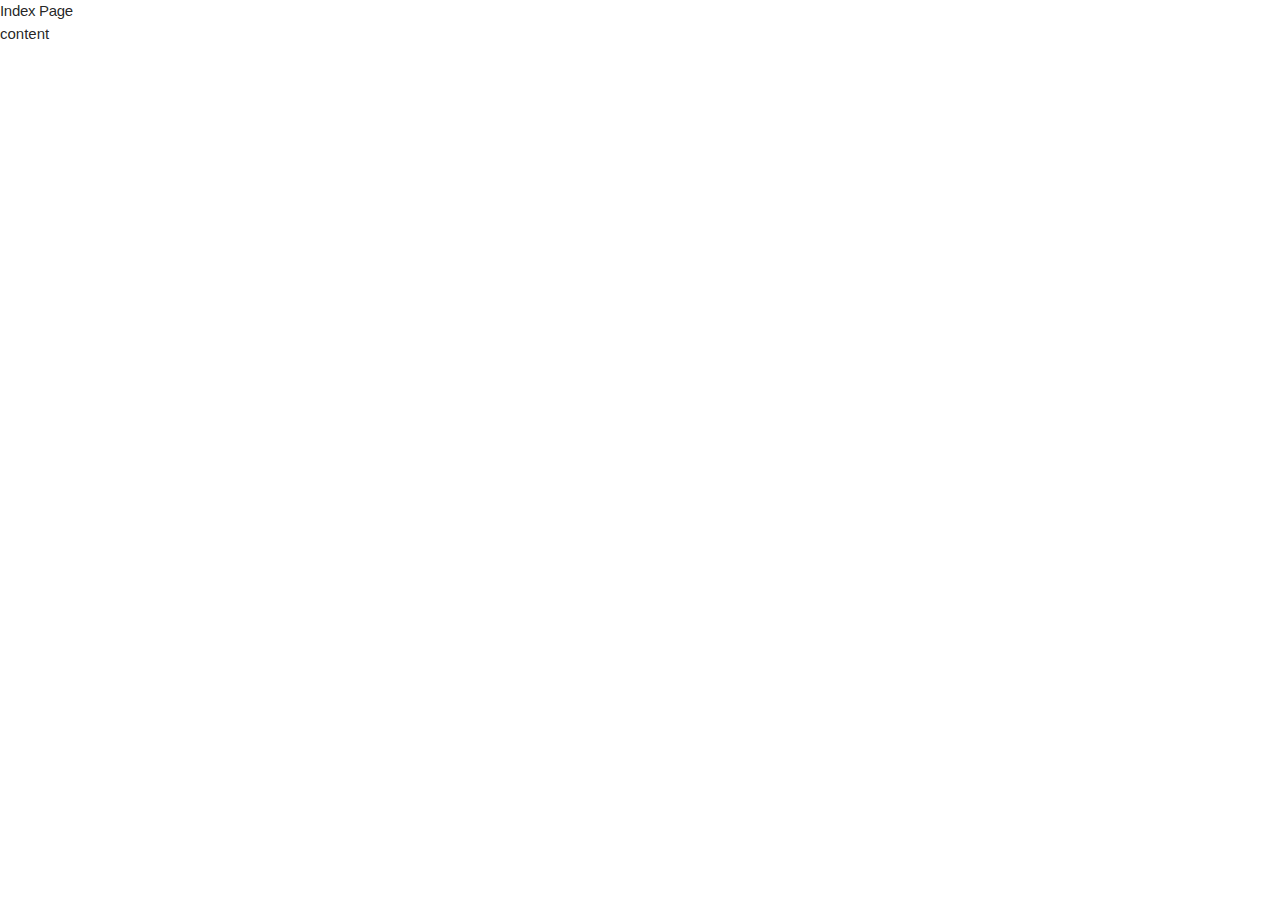
==== docs/index.html @ 990585c2 "build" ====
<!DOCTYPE html>
<html lang="ja">
  <head>
    <meta charset="utf-8">
    <!-- meta-->
    <title>web starter</title>
    <meta name="description" content="web-starter web page.">
    <meta http-equiv="X-UA-Compatible" content="IE=Edge">
    <!-- smartphone meta-->
    <meta name="viewport" content="width=device-width, initial-scale=1.0, maximum-scale=1.0, user-scalable=0, shrink-to-fit=no">
    <!-- ogp-->
    <meta property="og:type" content="website">
    <meta property="og:title" content="web starter">
    <meta property="og:site_name" content="web starter">
    <meta property="og:description" content="web-starter web page.">
    <meta property="og:locale" content="ja_JP">
    <!-- twitter card-->
    <meta property="twitter:card" content="summary">
    <meta property="twitter:title" content="web starter">
    <meta property="twitter:description" content="web-starter web page.">
    <script src="./js/ua-switch.js"></script>
    <!-- stylesheet-->
    <link rel="stylesheet" href="./css/lib/material.min.css">
    <link rel="stylesheet" href="./css/style.css?v=1">
  </head>
  <body data-page-id="index">
    <div class="wrapper">
      <header>
        <h1>Index Page</h1>
      </header>
      <main>
        <p>content</p>
      </main>
    </div>
    <!-- javascript-->
    <script src="./js/lib/jquery.min.js"></script>
    <script src="./js/lib/lodash.min.js"></script>
    <script src="./js/lib/material.min.js"></script>
    <script src="./js/script.js?v=1"></script>
  </body>
</html>
---- docs/css/lib/material.min.css ----
/**
 * material-design-lite - Material Design Components in CSS, JS and HTML
 * @version v1.3.0
 * @license Apache-2.0
 * @copyright 2015 Google, Inc.
 * @link https://github.com/google/material-design-lite
 */
@charset "UTF-8";html{color:rgba(0,0,0,.87)}::-moz-selection{background:#b3d4fc;text-shadow:none}::selection{background:#b3d4fc;text-shadow:none}hr{display:block;height:1px;border:0;border-top:1px solid #ccc;margin:1em 0;padding:0}audio,canvas,iframe,img,svg,video{vertical-align:middle}fieldset{border:0;margin:0;padding:0}textarea{resize:vertical}.browserupgrade{margin:.2em 0;background:#ccc;color:#000;padding:.2em 0}.hidden{display:none!important}.visuallyhidden{border:0;clip:rect(0 0 0 0);height:1px;margin:-1px;overflow:hidden;padding:0;position:absolute;width:1px}.visuallyhidden.focusable:active,.visuallyhidden.focusable:focus{clip:auto;height:auto;margin:0;overflow:visible;position:static;width:auto}.invisible{visibility:hidden}.clearfix:before,.clearfix:after{content:" ";display:table}.clearfix:after{clear:both}@media print{*,*:before,*:after,*:first-letter{background:transparent!important;color:#000!important;box-shadow:none!important}a,a:visited{text-decoration:underline}a[href]:after{content:" (" attr(href)")"}abbr[title]:after{content:" (" attr(title)")"}a[href^="#"]:after,a[href^="javascript:"]:after{content:""}pre,blockquote{border:1px solid #999;page-break-inside:avoid}thead{display:table-header-group}tr,img{page-break-inside:avoid}img{max-width:100%!important}p,h2,h3{orphans:3;widows:3}h2,h3{page-break-after:avoid}}a,.mdl-accordion,.mdl-button,.mdl-card,.mdl-checkbox,.mdl-dropdown-menu,.mdl-icon-toggle,.mdl-item,.mdl-radio,.mdl-slider,.mdl-switch,.mdl-tabs__tab{-webkit-tap-highlight-color:transparent;-webkit-tap-highlight-color:rgba(255,255,255,0)}html{width:100%;height:100%;-ms-touch-action:manipulation;touch-action:manipulation}body{width:100%;min-height:100%;margin:0}main{display:block}*[hidden]{display:none!important}html,body{font-family:"Helvetica","Arial",sans-serif;font-size:14px;font-weight:400;line-height:20px}h1,h2,h3,h4,h5,h6,p{padding:0}h1 small,h2 small,h3 small,h4 small,h5 small,h6 small{font-family:"Roboto","Helvetica","Arial",sans-serif;font-weight:400;line-height:1.35;letter-spacing:-.02em;opacity:.54;font-size:.6em}h1{font-size:56px;line-height:1.35;letter-spacing:-.02em;margin:24px 0}h1,h2{font-family:"Roboto","Helvetica","Arial",sans-serif;font-weight:400}h2{font-size:45px;line-height:48px}h2,h3{margin:24px 0}h3{font-size:34px;line-height:40px}h3,h4{font-family:"Roboto","Helvetica","Arial",sans-serif;font-weight:400}h4{font-size:24px;line-height:32px;-moz-osx-font-smoothing:grayscale;margin:24px 0 16px}h5{font-size:20px;font-weight:500;line-height:1;letter-spacing:.02em}h5,h6{font-family:"Roboto","Helvetica","Arial",sans-serif;margin:24px 0 16px}h6{font-size:16px;letter-spacing:.04em}h6,p{font-weight:400;line-height:24px}p{font-size:14px;letter-spacing:0;margin:0 0 16px}a{color:#ff4081;font-weight:500}blockquote{font-family:"Roboto","Helvetica","Arial",sans-serif;position:relative;font-size:24px;font-weight:300;font-style:italic;line-height:1.35;letter-spacing:.08em}blockquote:before{position:absolute;left:-.5em;content:'“'}blockquote:after{content:'”';margin-left:-.05em}mark{background-color:#f4ff81}dt{font-weight:700}address{font-size:12px;line-height:1;font-style:normal}address,ul,ol{font-weight:400;letter-spacing:0}ul,ol{font-size:14px;line-height:24px}.mdl-typography--display-4,.mdl-typography--display-4-color-contrast{font-family:"Roboto","Helvetica","Arial",sans-serif;font-size:112px;font-weight:300;line-height:1;letter-spacing:-.04em}.mdl-typography--display-4-color-contrast{opacity:.54}.mdl-typography--display-3,.mdl-typography--display-3-color-contrast{font-family:"Roboto","Helvetica","Arial",sans-serif;font-size:56px;font-weight:400;line-height:1.35;letter-spacing:-.02em}.mdl-typography--display-3-color-contrast{opacity:.54}.mdl-typography--display-2,.mdl-typography--display-2-color-contrast{font-family:"Roboto","Helvetica","Arial",sans-serif;font-size:45px;font-weight:400;line-height:48px}.mdl-typography--display-2-color-contrast{opacity:.54}.mdl-typography--display-1,.mdl-typography--display-1-color-contrast{font-family:"Roboto","Helvetica","Arial",sans-serif;font-size:34px;font-weight:400;line-height:40px}.mdl-typography--display-1-color-contrast{opacity:.54}.mdl-typography--headline,.mdl-typography--headline-color-contrast{font-family:"Roboto","Helvetica","Arial",sans-serif;font-size:24px;font-weight:400;line-height:32px;-moz-osx-font-smoothing:grayscale}.mdl-typography--headline-color-contrast{opacity:.87}.mdl-typography--title,.mdl-typography--title-color-contrast{font-family:"Roboto","Helvetica","Arial",sans-serif;font-size:20px;font-weight:500;line-height:1;letter-spacing:.02em}.mdl-typography--title-color-contrast{opacity:.87}.mdl-typography--subhead,.mdl-typography--subhead-color-contrast{font-family:"Roboto","Helvetica","Arial",sans-serif;font-size:16px;font-weight:400;line-height:24px;letter-spacing:.04em}.mdl-typography--subhead-color-contrast{opacity:.87}.mdl-typography--body-2,.mdl-typography--body-2-color-contrast{font-size:14px;font-weight:700;line-height:24px;letter-spacing:0}.mdl-typography--body-2-color-contrast{opacity:.87}.mdl-typography--body-1,.mdl-typography--body-1-color-contrast{font-size:14px;font-weight:400;line-height:24px;letter-spacing:0}.mdl-typography--body-1-color-contrast{opacity:.87}.mdl-typography--body-2-force-preferred-font,.mdl-typography--body-2-force-preferred-font-color-contrast{font-family:"Roboto","Helvetica","Arial",sans-serif;font-size:14px;font-weight:500;line-height:24px;letter-spacing:0}.mdl-typography--body-2-force-preferred-font-color-contrast{opacity:.87}.mdl-typography--body-1-force-preferred-font,.mdl-typography--body-1-force-preferred-font-color-contrast{font-family:"Roboto","Helvetica","Arial",sans-serif;font-size:14px;font-weight:400;line-height:24px;letter-spacing:0}.mdl-typography--body-1-force-preferred-font-color-contrast{opacity:.87}.mdl-typography--caption,.mdl-typography--caption-force-preferred-font{font-size:12px;font-weight:400;line-height:1;letter-spacing:0}.mdl-typography--caption-force-preferred-font{font-family:"Roboto","Helvetica","Arial",sans-serif}.mdl-typography--caption-color-contrast,.mdl-typography--caption-force-preferred-font-color-contrast{font-size:12px;font-weight:400;line-height:1;letter-spacing:0;opacity:.54}.mdl-typography--caption-force-preferred-font-color-contrast,.mdl-typography--menu{font-family:"Roboto","Helvetica","Arial",sans-serif}.mdl-typography--menu{font-size:14px;font-weight:500;line-height:1;letter-spacing:0}.mdl-typography--menu-color-contrast{opacity:.87}.mdl-typography--menu-color-contrast,.mdl-typography--button,.mdl-typography--button-color-contrast{font-family:"Roboto","Helvetica","Arial",sans-serif;font-size:14px;font-weight:500;line-height:1;letter-spacing:0}.mdl-typography--button,.mdl-typography--button-color-contrast{text-transform:uppercase}.mdl-typography--button-color-contrast{opacity:.87}.mdl-typography--text-left{text-align:left}.mdl-typography--text-right{text-align:right}.mdl-typography--text-center{text-align:center}.mdl-typography--text-justify{text-align:justify}.mdl-typography--text-nowrap{white-space:nowrap}.mdl-typography--text-lowercase{text-transform:lowercase}.mdl-typography--text-uppercase{text-transform:uppercase}.mdl-typography--text-capitalize{text-transform:capitalize}.mdl-typography--font-thin{font-weight:200!important}.mdl-typography--font-light{font-weight:300!important}.mdl-typography--font-regular{font-weight:400!important}.mdl-typography--font-medium{font-weight:500!important}.mdl-typography--font-bold{font-weight:700!important}.mdl-typography--font-black{font-weight:900!important}.material-icons{font-family:'Material Icons';font-weight:400;font-style:normal;font-size:24px;line-height:1;letter-spacing:normal;text-transform:none;display:inline-block;word-wrap:normal;-moz-font-feature-settings:'liga';font-feature-settings:'liga';-webkit-font-feature-settings:'liga';-webkit-font-smoothing:antialiased}.mdl-color-text--red{color:#f44336 !important}.mdl-color--red{background-color:#f44336 !important}.mdl-color-text--red-50{color:#ffebee !important}.mdl-color--red-50{background-color:#ffebee !important}.mdl-color-text--red-100{color:#ffcdd2 !important}.mdl-color--red-100{background-color:#ffcdd2 !important}.mdl-color-text--red-200{color:#ef9a9a !important}.mdl-color--red-200{background-color:#ef9a9a !important}.mdl-color-text--red-300{color:#e57373 !important}.mdl-color--red-300{background-color:#e57373 !important}.mdl-color-text--red-400{color:#ef5350 !important}.mdl-color--red-400{background-color:#ef5350 !important}.mdl-color-text--red-500{color:#f44336 !important}.mdl-color--red-500{background-color:#f44336 !important}.mdl-color-text--red-600{color:#e53935 !important}.mdl-color--red-600{background-color:#e53935 !important}.mdl-color-text--red-700{color:#d32f2f !important}.mdl-color--red-700{background-color:#d32f2f !important}.mdl-color-text--red-800{color:#c62828 !important}.mdl-color--red-800{background-color:#c62828 !important}.mdl-color-text--red-900{color:#b71c1c !important}.mdl-color--red-900{background-color:#b71c1c !important}.mdl-color-text--red-A100{color:#ff8a80 !important}.mdl-color--red-A100{background-color:#ff8a80 !important}.mdl-color-text--red-A200{color:#ff5252 !important}.mdl-color--red-A200{background-color:#ff5252 !important}.mdl-color-text--red-A400{color:#ff1744 !important}.mdl-color--red-A400{background-color:#ff1744 !important}.mdl-color-text--red-A700{color:#d50000 !important}.mdl-color--red-A700{background-color:#d50000 !important}.mdl-color-text--pink{color:#e91e63 !important}.mdl-color--pink{background-color:#e91e63 !important}.mdl-color-text--pink-50{color:#fce4ec !important}.mdl-color--pink-50{background-color:#fce4ec !important}.mdl-color-text--pink-100{color:#f8bbd0 !important}.mdl-color--pink-100{background-color:#f8bbd0 !important}.mdl-color-text--pink-200{color:#f48fb1 !important}.mdl-color--pink-200{background-color:#f48fb1 !important}.mdl-color-text--pink-300{color:#f06292 !important}.mdl-color--pink-300{background-color:#f06292 !important}.mdl-color-text--pink-400{color:#ec407a !important}.mdl-color--pink-400{background-color:#ec407a !important}.mdl-color-text--pink-500{color:#e91e63 !important}.mdl-color--pink-500{background-color:#e91e63 !important}.mdl-color-text--pink-600{color:#d81b60 !important}.mdl-color--pink-600{background-color:#d81b60 !important}.mdl-color-text--pink-700{color:#c2185b !important}.mdl-color--pink-700{background-color:#c2185b !important}.mdl-color-text--pink-800{color:#ad1457 !important}.mdl-color--pink-800{background-color:#ad1457 !important}.mdl-color-text--pink-900{color:#880e4f !important}.mdl-color--pink-900{background-color:#880e4f !important}.mdl-color-text--pink-A100{color:#ff80ab !important}.mdl-color--pink-A100{background-color:#ff80ab !important}.mdl-color-text--pink-A200{color:#ff4081 !important}.mdl-color--pink-A200{background-color:#ff4081 !important}.mdl-color-text--pink-A400{color:#f50057 !important}.mdl-color--pink-A400{background-color:#f50057 !important}.mdl-color-text--pink-A700{color:#c51162 !important}.mdl-color--pink-A700{background-color:#c51162 !important}.mdl-color-text--purple{color:#9c27b0 !important}.mdl-color--purple{background-color:#9c27b0 !important}.mdl-color-text--purple-50{color:#f3e5f5 !important}.mdl-color--purple-50{background-color:#f3e5f5 !important}.mdl-color-text--purple-100{color:#e1bee7 !important}.mdl-color--purple-100{background-color:#e1bee7 !important}.mdl-color-text--purple-200{color:#ce93d8 !important}.mdl-color--purple-200{background-color:#ce93d8 !important}.mdl-color-text--purple-300{color:#ba68c8 !important}.mdl-color--purple-300{background-color:#ba68c8 !important}.mdl-color-text--purple-400{color:#ab47bc !important}.mdl-color--purple-400{background-color:#ab47bc !important}.mdl-color-text--purple-500{color:#9c27b0 !important}.mdl-color--purple-500{background-color:#9c27b0 !important}.mdl-color-text--purple-600{color:#8e24aa !important}.mdl-color--purple-600{background-color:#8e24aa !important}.mdl-color-text--purple-700{color:#7b1fa2 !important}.mdl-color--purple-700{background-color:#7b1fa2 !important}.mdl-color-text--purple-800{color:#6a1b9a !important}.mdl-color--purple-800{background-color:#6a1b9a !important}.mdl-color-text--purple-900{color:#4a148c !important}.mdl-color--purple-900{background-color:#4a148c !important}.mdl-color-text--purple-A100{color:#ea80fc !important}.mdl-color--purple-A100{background-color:#ea80fc !important}.mdl-color-text--purple-A200{color:#e040fb !important}.mdl-color--purple-A200{background-color:#e040fb !important}.mdl-color-text--purple-A400{color:#d500f9 !important}.mdl-color--purple-A400{background-color:#d500f9 !important}.mdl-color-text--purple-A700{color:#a0f !important}.mdl-color--purple-A700{background-color:#a0f !important}.mdl-color-text--deep-purple{color:#673ab7 !important}.mdl-color--deep-purple{background-color:#673ab7 !important}.mdl-color-text--deep-purple-50{color:#ede7f6 !important}.mdl-color--deep-purple-50{background-color:#ede7f6 !important}.mdl-color-text--deep-purple-100{color:#d1c4e9 !important}.mdl-color--deep-purple-100{background-color:#d1c4e9 !important}.mdl-color-text--deep-purple-200{color:#b39ddb !important}.mdl-color--deep-purple-200{background-color:#b39ddb !important}.mdl-color-text--deep-purple-300{color:#9575cd !important}.mdl-color--deep-purple-300{background-color:#9575cd !important}.mdl-color-text--deep-purple-400{color:#7e57c2 !important}.mdl-color--deep-purple-400{background-color:#7e57c2 !important}.mdl-color-text--deep-purple-500{color:#673ab7 !important}.mdl-color--deep-purple-500{background-color:#673ab7 !important}.mdl-color-text--deep-purple-600{color:#5e35b1 !important}.mdl-color--deep-purple-600{background-color:#5e35b1 !important}.mdl-color-text--deep-purple-700{color:#512da8 !important}.mdl-color--deep-purple-700{background-color:#512da8 !important}.mdl-color-text--deep-purple-800{color:#4527a0 !important}.mdl-color--deep-purple-800{background-color:#4527a0 !important}.mdl-color-text--deep-purple-900{color:#311b92 !important}.mdl-color--deep-purple-900{background-color:#311b92 !important}.mdl-color-text--deep-purple-A100{color:#b388ff !important}.mdl-color--deep-purple-A100{background-color:#b388ff !important}.mdl-color-text--deep-purple-A200{color:#7c4dff !important}.mdl-color--deep-purple-A200{background-color:#7c4dff !important}.mdl-color-text--deep-purple-A400{color:#651fff !important}.mdl-color--deep-purple-A400{background-color:#651fff !important}.mdl-color-text--deep-purple-A700{color:#6200ea !important}.mdl-color--deep-purple-A700{background-color:#6200ea !important}.mdl-color-text--indigo{color:#3f51b5 !important}.mdl-color--indigo{background-color:#3f51b5 !important}.mdl-color-text--indigo-50{color:#e8eaf6 !important}.mdl-color--indigo-50{background-color:#e8eaf6 !important}.mdl-color-text--indigo-100{color:#c5cae9 !important}.mdl-color--indigo-100{background-color:#c5cae9 !important}.mdl-color-text--indigo-200{color:#9fa8da !important}.mdl-color--indigo-200{background-color:#9fa8da !important}.mdl-color-text--indigo-300{color:#7986cb !important}.mdl-color--indigo-300{background-color:#7986cb !important}.mdl-color-text--indigo-400{color:#5c6bc0 !important}.mdl-color--indigo-400{background-color:#5c6bc0 !important}.mdl-color-text--indigo-500{color:#3f51b5 !important}.mdl-color--indigo-500{background-color:#3f51b5 !important}.mdl-color-text--indigo-600{color:#3949ab !important}.mdl-color--indigo-600{background-color:#3949ab !important}.mdl-color-text--indigo-700{color:#303f9f !important}.mdl-color--indigo-700{background-color:#303f9f !important}.mdl-color-text--indigo-800{color:#283593 !important}.mdl-color--indigo-800{background-color:#283593 !important}.mdl-color-text--indigo-900{color:#1a237e !important}.mdl-color--indigo-900{background-color:#1a237e !important}.mdl-color-text--indigo-A100{color:#8c9eff !important}.mdl-color--indigo-A100{background-color:#8c9eff !important}.mdl-color-text--indigo-A200{color:#536dfe !important}.mdl-color--indigo-A200{background-color:#536dfe !important}.mdl-color-text--indigo-A400{color:#3d5afe !important}.mdl-color--indigo-A400{background-color:#3d5afe !important}.mdl-color-text--indigo-A700{color:#304ffe !important}.mdl-color--indigo-A700{background-color:#304ffe !important}.mdl-color-text--blue{color:#2196f3 !important}.mdl-color--blue{background-color:#2196f3 !important}.mdl-color-text--blue-50{color:#e3f2fd !important}.mdl-color--blue-50{background-color:#e3f2fd !important}.mdl-color-text--blue-100{color:#bbdefb !important}.mdl-color--blue-100{background-color:#bbdefb !important}.mdl-color-text--blue-200{color:#90caf9 !important}.mdl-color--blue-200{background-color:#90caf9 !important}.mdl-color-text--blue-300{color:#64b5f6 !important}.mdl-color--blue-300{background-color:#64b5f6 !important}.mdl-color-text--blue-400{color:#42a5f5 !important}.mdl-color--blue-400{background-color:#42a5f5 !important}.mdl-color-text--blue-500{color:#2196f3 !important}.mdl-color--blue-500{background-color:#2196f3 !important}.mdl-color-text--blue-600{color:#1e88e5 !important}.mdl-color--blue-600{background-color:#1e88e5 !important}.mdl-color-text--blue-700{color:#1976d2 !important}.mdl-color--blue-700{background-color:#1976d2 !important}.mdl-color-text--blue-800{color:#1565c0 !important}.mdl-color--blue-800{background-color:#1565c0 !important}.mdl-color-text--blue-900{color:#0d47a1 !important}.mdl-color--blue-900{background-color:#0d47a1 !important}.mdl-color-text--blue-A100{color:#82b1ff !important}.mdl-color--blue-A100{background-color:#82b1ff !important}.mdl-color-text--blue-A200{color:#448aff !important}.mdl-color--blue-A200{background-color:#448aff !important}.mdl-color-text--blue-A400{color:#2979ff !important}.mdl-color--blue-A400{background-color:#2979ff !important}.mdl-color-text--blue-A700{color:#2962ff !important}.mdl-color--blue-A700{background-color:#2962ff !important}.mdl-color-text--light-blue{color:#03a9f4 !important}.mdl-color--light-blue{background-color:#03a9f4 !important}.mdl-color-text--light-blue-50{color:#e1f5fe !important}.mdl-color--light-blue-50{background-color:#e1f5fe !important}.mdl-color-text--light-blue-100{color:#b3e5fc !important}.mdl-color--light-blue-100{background-color:#b3e5fc !important}.mdl-color-text--light-blue-200{color:#81d4fa !important}.mdl-color--light-blue-200{background-color:#81d4fa !important}.mdl-color-text--light-blue-300{color:#4fc3f7 !important}.mdl-color--light-blue-300{background-color:#4fc3f7 !important}.mdl-color-text--light-blue-400{color:#29b6f6 !important}.mdl-color--light-blue-400{background-color:#29b6f6 !important}.mdl-color-text--light-blue-500{color:#03a9f4 !important}.mdl-color--light-blue-500{background-color:#03a9f4 !important}.mdl-color-text--light-blue-600{color:#039be5 !important}.mdl-color--light-blue-600{background-color:#039be5 !important}.mdl-color-text--light-blue-700{color:#0288d1 !important}.mdl-color--light-blue-700{background-color:#0288d1 !important}.mdl-color-text--light-blue-800{color:#0277bd !important}.mdl-color--light-blue-800{background-color:#0277bd !important}.mdl-color-text--light-blue-900{color:#01579b !important}.mdl-color--light-blue-900{background-color:#01579b !important}.mdl-color-text--light-blue-A100{color:#80d8ff !important}.mdl-color--light-blue-A100{background-color:#80d8ff !important}.mdl-color-text--light-blue-A200{color:#40c4ff !important}.mdl-color--light-blue-A200{background-color:#40c4ff !important}.mdl-color-text--light-blue-A400{color:#00b0ff !important}.mdl-color--light-blue-A400{background-color:#00b0ff !important}.mdl-color-text--light-blue-A700{color:#0091ea !important}.mdl-color--light-blue-A700{background-color:#0091ea !important}.mdl-color-text--cyan{color:#00bcd4 !important}.mdl-color--cyan{background-color:#00bcd4 !important}.mdl-color-text--cyan-50{color:#e0f7fa !important}.mdl-color--cyan-50{background-color:#e0f7fa !important}.mdl-color-text--cyan-100{color:#b2ebf2 !important}.mdl-color--cyan-100{background-color:#b2ebf2 !important}.mdl-color-text--cyan-200{color:#80deea !important}.mdl-color--cyan-200{background-color:#80deea !important}.mdl-color-text--cyan-300{color:#4dd0e1 !important}.mdl-color--cyan-300{background-color:#4dd0e1 !important}.mdl-color-text--cyan-400{color:#26c6da !important}.mdl-color--cyan-400{background-color:#26c6da !important}.mdl-color-text--cyan-500{color:#00bcd4 !important}.mdl-color--cyan-500{background-color:#00bcd4 !important}.mdl-color-text--cyan-600{color:#00acc1 !important}.mdl-color--cyan-600{background-color:#00acc1 !important}.mdl-color-text--cyan-700{color:#0097a7 !important}.mdl-color--cyan-700{background-color:#0097a7 !important}.mdl-color-text--cyan-800{color:#00838f !important}.mdl-color--cyan-800{background-color:#00838f !important}.mdl-color-text--cyan-900{color:#006064 !important}.mdl-color--cyan-900{background-color:#006064 !important}.mdl-color-text--cyan-A100{color:#84ffff !important}.mdl-color--cyan-A100{background-color:#84ffff !important}.mdl-color-text--cyan-A200{color:#18ffff !important}.mdl-color--cyan-A200{background-color:#18ffff !important}.mdl-color-text--cyan-A400{color:#00e5ff !important}.mdl-color--cyan-A400{background-color:#00e5ff !important}.mdl-color-text--cyan-A700{color:#00b8d4 !important}.mdl-color--cyan-A700{background-color:#00b8d4 !important}.mdl-color-text--teal{color:#009688 !important}.mdl-color--teal{background-color:#009688 !important}.mdl-color-text--teal-50{color:#e0f2f1 !important}.mdl-color--teal-50{background-color:#e0f2f1 !important}.mdl-color-text--teal-100{color:#b2dfdb !important}.mdl-color--teal-100{background-color:#b2dfdb !important}.mdl-color-text--teal-200{color:#80cbc4 !important}.mdl-color--teal-200{background-color:#80cbc4 !important}.mdl-color-text--teal-300{color:#4db6ac !important}.mdl-color--teal-300{background-color:#4db6ac !important}.mdl-color-text--teal-400{color:#26a69a !important}.mdl-color--teal-400{background-color:#26a69a !important}.mdl-color-text--teal-500{color:#009688 !important}.mdl-color--teal-500{background-color:#009688 !important}.mdl-color-text--teal-600{color:#00897b !important}.mdl-color--teal-600{background-color:#00897b !important}.mdl-color-text--teal-700{color:#00796b !important}.mdl-color--teal-700{background-color:#00796b !important}.mdl-color-text--teal-800{color:#00695c !important}.mdl-color--teal-800{background-color:#00695c !important}.mdl-color-text--teal-900{color:#004d40 !important}.mdl-color--teal-900{background-color:#004d40 !important}.mdl-color-text--teal-A100{color:#a7ffeb !important}.mdl-color--teal-A100{background-color:#a7ffeb !important}.mdl-color-text--teal-A200{color:#64ffda !important}.mdl-color--teal-A200{background-color:#64ffda !important}.mdl-color-text--teal-A400{color:#1de9b6 !important}.mdl-color--teal-A400{background-color:#1de9b6 !important}.mdl-color-text--teal-A700{color:#00bfa5 !important}.mdl-color--teal-A700{background-color:#00bfa5 !important}.mdl-color-text--green{color:#4caf50 !important}.mdl-color--green{background-color:#4caf50 !important}.mdl-color-text--green-50{color:#e8f5e9 !important}.mdl-color--green-50{background-color:#e8f5e9 !important}.mdl-color-text--green-100{color:#c8e6c9 !important}.mdl-color--green-100{background-color:#c8e6c9 !important}.mdl-color-text--green-200{color:#a5d6a7 !important}.mdl-color--green-200{background-color:#a5d6a7 !important}.mdl-color-text--green-300{color:#81c784 !important}.mdl-color--green-300{background-color:#81c784 !important}.mdl-color-text--green-400{color:#66bb6a !important}.mdl-color--green-400{background-color:#66bb6a !important}.mdl-color-text--green-500{color:#4caf50 !important}.mdl-color--green-500{background-color:#4caf50 !important}.mdl-color-text--green-600{color:#43a047 !important}.mdl-color--green-600{background-color:#43a047 !important}.mdl-color-text--green-700{color:#388e3c !important}.mdl-color--green-700{background-color:#388e3c !important}.mdl-color-text--green-800{color:#2e7d32 !important}.mdl-color--green-800{background-color:#2e7d32 !important}.mdl-color-text--green-900{color:#1b5e20 !important}.mdl-color--green-900{background-color:#1b5e20 !important}.mdl-color-text--green-A100{color:#b9f6ca !important}.mdl-color--green-A100{background-color:#b9f6ca !important}.mdl-color-text--green-A200{color:#69f0ae !important}.mdl-color--green-A200{background-color:#69f0ae !important}.mdl-color-text--green-A400{color:#00e676 !important}.mdl-color--green-A400{background-color:#00e676 !important}.mdl-color-text--green-A700{color:#00c853 !important}.mdl-color--green-A700{background-color:#00c853 !important}.mdl-color-text--light-green{color:#8bc34a !important}.mdl-color--light-green{background-color:#8bc34a !important}.mdl-color-text--light-green-50{color:#f1f8e9 !important}.mdl-color--light-green-50{background-color:#f1f8e9 !important}.mdl-color-text--light-green-100{color:#dcedc8 !important}.mdl-color--light-green-100{background-color:#dcedc8 !important}.mdl-color-text--light-green-200{color:#c5e1a5 !important}.mdl-color--light-green-200{background-color:#c5e1a5 !important}.mdl-color-text--light-green-300{color:#aed581 !important}.mdl-color--light-green-300{background-color:#aed581 !important}.mdl-color-text--light-green-400{color:#9ccc65 !important}.mdl-color--light-green-400{background-color:#9ccc65 !important}.mdl-color-text--light-green-500{color:#8bc34a !important}.mdl-color--light-green-500{background-color:#8bc34a !important}.mdl-color-text--light-green-600{color:#7cb342 !important}.mdl-color--light-green-600{background-color:#7cb342 !important}.mdl-color-text--light-green-700{color:#689f38 !important}.mdl-color--light-green-700{background-color:#689f38 !important}.mdl-color-text--light-green-800{color:#558b2f !important}.mdl-color--light-green-800{background-color:#558b2f !important}.mdl-color-text--light-green-900{color:#33691e !important}.mdl-color--light-green-900{background-color:#33691e !important}.mdl-color-text--light-green-A100{color:#ccff90 !important}.mdl-color--light-green-A100{background-color:#ccff90 !important}.mdl-color-text--light-green-A200{color:#b2ff59 !important}.mdl-color--light-green-A200{background-color:#b2ff59 !important}.mdl-color-text--light-green-A400{color:#76ff03 !important}.mdl-color--light-green-A400{background-color:#76ff03 !important}.mdl-color-text--light-green-A700{color:#64dd17 !important}.mdl-color--light-green-A700{background-color:#64dd17 !important}.mdl-color-text--lime{color:#cddc39 !important}.mdl-color--lime{background-color:#cddc39 !important}.mdl-color-text--lime-50{color:#f9fbe7 !important}.mdl-color--lime-50{background-color:#f9fbe7 !important}.mdl-color-text--lime-100{color:#f0f4c3 !important}.mdl-color--lime-100{background-color:#f0f4c3 !important}.mdl-color-text--lime-200{color:#e6ee9c !important}.mdl-color--lime-200{background-color:#e6ee9c !important}.mdl-color-text--lime-300{color:#dce775 !important}.mdl-color--lime-300{background-color:#dce775 !important}.mdl-color-text--lime-400{color:#d4e157 !important}.mdl-color--lime-400{background-color:#d4e157 !important}.mdl-color-text--lime-500{color:#cddc39 !important}.mdl-color--lime-500{background-color:#cddc39 !important}.mdl-color-text--lime-600{color:#c0ca33 !important}.mdl-color--lime-600{background-color:#c0ca33 !important}.mdl-color-text--lime-700{color:#afb42b !important}.mdl-color--lime-700{background-color:#afb42b !important}.mdl-color-text--lime-800{color:#9e9d24 !important}.mdl-color--lime-800{background-color:#9e9d24 !important}.mdl-color-text--lime-900{color:#827717 !important}.mdl-color--lime-900{background-color:#827717 !important}.mdl-color-text--lime-A100{color:#f4ff81 !important}.mdl-color--lime-A100{background-color:#f4ff81 !important}.mdl-color-text--lime-A200{color:#eeff41 !important}.mdl-color--lime-A200{background-color:#eeff41 !important}.mdl-color-text--lime-A400{color:#c6ff00 !important}.mdl-color--lime-A400{background-color:#c6ff00 !important}.mdl-color-text--lime-A700{color:#aeea00 !important}.mdl-color--lime-A700{background-color:#aeea00 !important}.mdl-color-text--yellow{color:#ffeb3b !important}.mdl-color--yellow{background-color:#ffeb3b !important}.mdl-color-text--yellow-50{color:#fffde7 !important}.mdl-color--yellow-50{background-color:#fffde7 !important}.mdl-color-text--yellow-100{color:#fff9c4 !important}.mdl-color--yellow-100{background-color:#fff9c4 !important}.mdl-color-text--yellow-200{color:#fff59d !important}.mdl-color--yellow-200{background-color:#fff59d !important}.mdl-color-text--yellow-300{color:#fff176 !important}.mdl-color--yellow-300{background-color:#fff176 !important}.mdl-color-text--yellow-400{color:#ffee58 !important}.mdl-color--yellow-400{background-color:#ffee58 !important}.mdl-color-text--yellow-500{color:#ffeb3b !important}.mdl-color--yellow-500{background-color:#ffeb3b !important}.mdl-color-text--yellow-600{color:#fdd835 !important}.mdl-color--yellow-600{background-color:#fdd835 !important}.mdl-color-text--yellow-700{color:#fbc02d !important}.mdl-color--yellow-700{background-color:#fbc02d !important}.mdl-color-text--yellow-800{color:#f9a825 !important}.mdl-color--yellow-800{background-color:#f9a825 !important}.mdl-color-text--yellow-900{color:#f57f17 !important}.mdl-color--yellow-900{background-color:#f57f17 !important}.mdl-color-text--yellow-A100{color:#ffff8d !important}.mdl-color--yellow-A100{background-color:#ffff8d !important}.mdl-color-text--yellow-A200{color:#ff0 !important}.mdl-color--yellow-A200{background-color:#ff0 !important}.mdl-color-text--yellow-A400{color:#ffea00 !important}.mdl-color--yellow-A400{background-color:#ffea00 !important}.mdl-color-text--yellow-A700{color:#ffd600 !important}.mdl-color--yellow-A700{background-color:#ffd600 !important}.mdl-color-text--amber{color:#ffc107 !important}.mdl-color--amber{background-color:#ffc107 !important}.mdl-color-text--amber-50{color:#fff8e1 !important}.mdl-color--amber-50{background-color:#fff8e1 !important}.mdl-color-text--amber-100{color:#ffecb3 !important}.mdl-color--amber-100{background-color:#ffecb3 !important}.mdl-color-text--amber-200{color:#ffe082 !important}.mdl-color--amber-200{background-color:#ffe082 !important}.mdl-color-text--amber-300{color:#ffd54f !important}.mdl-color--amber-300{background-color:#ffd54f !important}.mdl-color-text--amber-400{color:#ffca28 !important}.mdl-color--amber-400{background-color:#ffca28 !important}.mdl-color-text--amber-500{color:#ffc107 !important}.mdl-color--amber-500{background-color:#ffc107 !important}.mdl-color-text--amber-600{color:#ffb300 !important}.mdl-color--amber-600{background-color:#ffb300 !important}.mdl-color-text--amber-700{color:#ffa000 !important}.mdl-color--amber-700{background-color:#ffa000 !important}.mdl-color-text--amber-800{color:#ff8f00 !important}.mdl-color--amber-800{background-color:#ff8f00 !important}.mdl-color-text--amber-900{color:#ff6f00 !important}.mdl-color--amber-900{background-color:#ff6f00 !important}.mdl-color-text--amber-A100{color:#ffe57f !important}.mdl-color--amber-A100{background-color:#ffe57f !important}.mdl-color-text--amber-A200{color:#ffd740 !important}.mdl-color--amber-A200{background-color:#ffd740 !important}.mdl-color-text--amber-A400{color:#ffc400 !important}.mdl-color--amber-A400{background-color:#ffc400 !important}.mdl-color-text--amber-A700{color:#ffab00 !important}.mdl-color--amber-A700{background-color:#ffab00 !important}.mdl-color-text--orange{color:#ff9800 !important}.mdl-color--orange{background-color:#ff9800 !important}.mdl-color-text--orange-50{color:#fff3e0 !important}.mdl-color--orange-50{background-color:#fff3e0 !important}.mdl-color-text--orange-100{color:#ffe0b2 !important}.mdl-color--orange-100{background-color:#ffe0b2 !important}.mdl-color-text--orange-200{color:#ffcc80 !important}.mdl-color--orange-200{background-color:#ffcc80 !important}.mdl-color-text--orange-300{color:#ffb74d !important}.mdl-color--orange-300{background-color:#ffb74d !important}.mdl-color-text--orange-400{color:#ffa726 !important}.mdl-color--orange-400{background-color:#ffa726 !important}.mdl-color-text--orange-500{color:#ff9800 !important}.mdl-color--orange-500{background-color:#ff9800 !important}.mdl-color-text--orange-600{color:#fb8c00 !important}.mdl-color--orange-600{background-color:#fb8c00 !important}.mdl-color-text--orange-700{color:#f57c00 !important}.mdl-color--orange-700{background-color:#f57c00 !important}.mdl-color-text--orange-800{color:#ef6c00 !important}.mdl-color--orange-800{background-color:#ef6c00 !important}.mdl-color-text--orange-900{color:#e65100 !important}.mdl-color--orange-900{background-color:#e65100 !important}.mdl-color-text--orange-A100{color:#ffd180 !important}.mdl-color--orange-A100{background-color:#ffd180 !important}.mdl-color-text--orange-A200{color:#ffab40 !important}.mdl-color--orange-A200{background-color:#ffab40 !important}.mdl-color-text--orange-A400{color:#ff9100 !important}.mdl-color--orange-A400{background-color:#ff9100 !important}.mdl-color-text--orange-A700{color:#ff6d00 !important}.mdl-color--orange-A700{background-color:#ff6d00 !important}.mdl-color-text--deep-orange{color:#ff5722 !important}.mdl-color--deep-orange{background-color:#ff5722 !important}.mdl-color-text--deep-orange-50{color:#fbe9e7 !important}.mdl-color--deep-orange-50{background-color:#fbe9e7 !important}.mdl-color-text--deep-orange-100{color:#ffccbc !important}.mdl-color--deep-orange-100{background-color:#ffccbc !important}.mdl-color-text--deep-orange-200{color:#ffab91 !important}.mdl-color--deep-orange-200{background-color:#ffab91 !important}.mdl-color-text--deep-orange-300{color:#ff8a65 !important}.mdl-color--deep-orange-300{background-color:#ff8a65 !important}.mdl-color-text--deep-orange-400{color:#ff7043 !important}.mdl-color--deep-orange-400{background-color:#ff7043 !important}.mdl-color-text--deep-orange-500{color:#ff5722 !important}.mdl-color--deep-orange-500{background-color:#ff5722 !important}.mdl-color-text--deep-orange-600{color:#f4511e !important}.mdl-color--deep-orange-600{background-color:#f4511e !important}.mdl-color-text--deep-orange-700{color:#e64a19 !important}.mdl-color--deep-orange-700{background-color:#e64a19 !important}.mdl-color-text--deep-orange-800{color:#d84315 !important}.mdl-color--deep-orange-800{background-color:#d84315 !important}.mdl-color-text--deep-orange-900{color:#bf360c !important}.mdl-color--deep-orange-900{background-color:#bf360c !important}.mdl-color-text--deep-orange-A100{color:#ff9e80 !important}.mdl-color--deep-orange-A100{background-color:#ff9e80 !important}.mdl-color-text--deep-orange-A200{color:#ff6e40 !important}.mdl-color--deep-orange-A200{background-color:#ff6e40 !important}.mdl-color-text--deep-orange-A400{color:#ff3d00 !important}.mdl-color--deep-orange-A400{background-color:#ff3d00 !important}.mdl-color-text--deep-orange-A700{color:#dd2c00 !important}.mdl-color--deep-orange-A700{background-color:#dd2c00 !important}.mdl-color-text--brown{color:#795548 !important}.mdl-color--brown{background-color:#795548 !important}.mdl-color-text--brown-50{color:#efebe9 !important}.mdl-color--brown-50{background-color:#efebe9 !important}.mdl-color-text--brown-100{color:#d7ccc8 !important}.mdl-color--brown-100{background-color:#d7ccc8 !important}.mdl-color-text--brown-200{color:#bcaaa4 !important}.mdl-color--brown-200{background-color:#bcaaa4 !important}.mdl-color-text--brown-300{color:#a1887f !important}.mdl-color--brown-300{background-color:#a1887f !important}.mdl-color-text--brown-400{color:#8d6e63 !important}.mdl-color--brown-400{background-color:#8d6e63 !important}.mdl-color-text--brown-500{color:#795548 !important}.mdl-color--brown-500{background-color:#795548 !important}.mdl-color-text--brown-600{color:#6d4c41 !important}.mdl-color--brown-600{background-color:#6d4c41 !important}.mdl-color-text--brown-700{color:#5d4037 !important}.mdl-color--brown-700{background-color:#5d4037 !important}.mdl-color-text--brown-800{color:#4e342e !important}.mdl-color--brown-800{background-color:#4e342e !important}.mdl-color-text--brown-900{color:#3e2723 !important}.mdl-color--brown-900{background-color:#3e2723 !important}.mdl-color-text--grey{color:#9e9e9e !important}.mdl-color--grey{background-color:#9e9e9e !important}.mdl-color-text--grey-50{color:#fafafa !important}.mdl-color--grey-50{background-color:#fafafa !important}.mdl-color-text--grey-100{color:#f5f5f5 !important}.mdl-color--grey-100{background-color:#f5f5f5 !important}.mdl-color-text--grey-200{color:#eee !important}.mdl-color--grey-200{background-color:#eee !important}.mdl-color-text--grey-300{color:#e0e0e0 !important}.mdl-color--grey-300{background-color:#e0e0e0 !important}.mdl-color-text--grey-400{color:#bdbdbd !important}.mdl-color--grey-400{background-color:#bdbdbd !important}.mdl-color-text--grey-500{color:#9e9e9e !important}.mdl-color--grey-500{background-color:#9e9e9e !important}.mdl-color-text--grey-600{color:#757575 !important}.mdl-color--grey-600{background-color:#757575 !important}.mdl-color-text--grey-700{color:#616161 !important}.mdl-color--grey-700{background-color:#616161 !important}.mdl-color-text--grey-800{color:#424242 !important}.mdl-color--grey-800{background-color:#424242 !important}.mdl-color-text--grey-900{color:#212121 !important}.mdl-color--grey-900{background-color:#212121 !important}.mdl-color-text--blue-grey{color:#607d8b !important}.mdl-color--blue-grey{background-color:#607d8b !important}.mdl-color-text--blue-grey-50{color:#eceff1 !important}.mdl-color--blue-grey-50{background-color:#eceff1 !important}.mdl-color-text--blue-grey-100{color:#cfd8dc !important}.mdl-color--blue-grey-100{background-color:#cfd8dc !important}.mdl-color-text--blue-grey-200{color:#b0bec5 !important}.mdl-color--blue-grey-200{background-color:#b0bec5 !important}.mdl-color-text--blue-grey-300{color:#90a4ae !important}.mdl-color--blue-grey-300{background-color:#90a4ae !important}.mdl-color-text--blue-grey-400{color:#78909c !important}.mdl-color--blue-grey-400{background-color:#78909c !important}.mdl-color-text--blue-grey-500{color:#607d8b !important}.mdl-color--blue-grey-500{background-color:#607d8b !important}.mdl-color-text--blue-grey-600{color:#546e7a !important}.mdl-color--blue-grey-600{background-color:#546e7a !important}.mdl-color-text--blue-grey-700{color:#455a64 !important}.mdl-color--blue-grey-700{background-color:#455a64 !important}.mdl-color-text--blue-grey-800{color:#37474f !important}.mdl-color--blue-grey-800{background-color:#37474f !important}.mdl-color-text--blue-grey-900{color:#263238 !important}.mdl-color--blue-grey-900{background-color:#263238 !important}.mdl-color--black{background-color:#000 !important}.mdl-color-text--black{color:#000 !important}.mdl-color--white{background-color:#fff !important}.mdl-color-text--white{color:#fff !important}.mdl-color--primary{background-color:#3f51b5 !important}.mdl-color--primary-contrast{background-color:#fff !important}.mdl-color--primary-dark{background-color:#303f9f !important}.mdl-color--accent{background-color:#ff4081 !important}.mdl-color--accent-contrast{background-color:#fff !important}.mdl-color-text--primary{color:#3f51b5 !important}.mdl-color-text--primary-contrast{color:#fff !important}.mdl-color-text--primary-dark{color:#303f9f !important}.mdl-color-text--accent{color:#ff4081 !important}.mdl-color-text--accent-contrast{color:#fff !important}.mdl-ripple{background:#000;border-radius:50%;height:50px;left:0;opacity:0;pointer-events:none;position:absolute;top:0;-webkit-transform:translate(-50%,-50%);transform:translate(-50%,-50%);width:50px;overflow:hidden}.mdl-ripple.is-animating{transition:transform .3s cubic-bezier(0,0,.2,1),width .3s cubic-bezier(0,0,.2,1),height .3s cubic-bezier(0,0,.2,1),opacity .6s cubic-bezier(0,0,.2,1);transition:transform .3s cubic-bezier(0,0,.2,1),width .3s cubic-bezier(0,0,.2,1),height .3s cubic-bezier(0,0,.2,1),opacity .6s cubic-bezier(0,0,.2,1),-webkit-transform .3s cubic-bezier(0,0,.2,1)}.mdl-ripple.is-visible{opacity:.3}.mdl-animation--default,.mdl-animation--fast-out-slow-in{transition-timing-function:cubic-bezier(.4,0,.2,1)}.mdl-animation--linear-out-slow-in{transition-timing-function:cubic-bezier(0,0,.2,1)}.mdl-animation--fast-out-linear-in{transition-timing-function:cubic-bezier(.4,0,1,1)}.mdl-badge{position:relative;white-space:nowrap;margin-right:24px}.mdl-badge:not([data-badge]){margin-right:auto}.mdl-badge[data-badge]:after{content:attr(data-badge);display:-webkit-flex;display:-ms-flexbox;display:flex;-webkit-flex-direction:row;-ms-flex-direction:row;flex-direction:row;-webkit-flex-wrap:wrap;-ms-flex-wrap:wrap;flex-wrap:wrap;-webkit-justify-content:center;-ms-flex-pack:center;justify-content:center;-webkit-align-content:center;-ms-flex-line-pack:center;align-content:center;-webkit-align-items:center;-ms-flex-align:center;align-items:center;position:absolute;top:-11px;right:-24px;font-family:"Roboto","Helvetica","Arial",sans-serif;font-weight:600;font-size:12px;width:22px;height:22px;border-radius:50%;background:#ff4081;color:#fff}.mdl-button .mdl-badge[data-badge]:after{top:-10px;right:-5px}.mdl-badge.mdl-badge--no-background[data-badge]:after{color:#ff4081;background:rgba(255,255,255,.2);box-shadow:0 0 1px gray}.mdl-badge.mdl-badge--overlap{margin-right:10px}.mdl-badge.mdl-badge--overlap:after{right:-10px}.mdl-button{background:0 0;border:none;border-radius:2px;color:#000;position:relative;height:36px;margin:0;min-width:64px;padding:0 16px;display:inline-block;font-family:"Roboto","Helvetica","Arial",sans-serif;font-size:14px;font-weight:500;text-transform:uppercase;letter-spacing:0;overflow:hidden;will-change:box-shadow;transition:box-shadow .2s cubic-bezier(.4,0,1,1),background-color .2s cubic-bezier(.4,0,.2,1),color .2s cubic-bezier(.4,0,.2,1);outline:none;cursor:pointer;text-decoration:none;text-align:center;line-height:36px;vertical-align:middle}.mdl-button::-moz-focus-inner{border:0}.mdl-button:hover{background-color:rgba(158,158,158,.2)}.mdl-button:focus:not(:active){background-color:rgba(0,0,0,.12)}.mdl-button:active{background-color:rgba(158,158,158,.4)}.mdl-button.mdl-button--colored{color:#3f51b5}.mdl-button.mdl-button--colored:focus:not(:active){background-color:rgba(0,0,0,.12)}input.mdl-button[type="submit"]{-webkit-appearance:none}.mdl-button--raised{background:rgba(158,158,158,.2);box-shadow:0 2px 2px 0 rgba(0,0,0,.14),0 3px 1px -2px rgba(0,0,0,.2),0 1px 5px 0 rgba(0,0,0,.12)}.mdl-button--raised:active{box-shadow:0 4px 5px 0 rgba(0,0,0,.14),0 1px 10px 0 rgba(0,0,0,.12),0 2px 4px -1px rgba(0,0,0,.2);background-color:rgba(158,158,158,.4)}.mdl-button--raised:focus:not(:active){box-shadow:0 0 8px rgba(0,0,0,.18),0 8px 16px rgba(0,0,0,.36);background-color:rgba(158,158,158,.4)}.mdl-button--raised.mdl-button--colored{background:#3f51b5;color:#fff}.mdl-button--raised.mdl-button--colored:hover{background-color:#3f51b5}.mdl-button--raised.mdl-button--colored:active{background-color:#3f51b5}.mdl-button--raised.mdl-button--colored:focus:not(:active){background-color:#3f51b5}.mdl-button--raised.mdl-button--colored .mdl-ripple{background:#fff}.mdl-button--fab{border-radius:50%;font-size:24px;height:56px;margin:auto;min-width:56px;width:56px;padding:0;overflow:hidden;background:rgba(158,158,158,.2);box-shadow:0 1px 1.5px 0 rgba(0,0,0,.12),0 1px 1px 0 rgba(0,0,0,.24);position:relative;line-height:normal}.mdl-button--fab .material-icons{position:absolute;top:50%;left:50%;-webkit-transform:translate(-12px,-12px);transform:translate(-12px,-12px);line-height:24px;width:24px}.mdl-button--fab.mdl-button--mini-fab{height:40px;min-width:40px;width:40px}.mdl-button--fab .mdl-button__ripple-container{border-radius:50%;-webkit-mask-image:-webkit-radial-gradient(circle,#fff,#000)}.mdl-button--fab:active{box-shadow:0 4px 5px 0 rgba(0,0,0,.14),0 1px 10px 0 rgba(0,0,0,.12),0 2px 4px -1px rgba(0,0,0,.2);background-color:rgba(158,158,158,.4)}.mdl-button--fab:focus:not(:active){box-shadow:0 0 8px rgba(0,0,0,.18),0 8px 16px rgba(0,0,0,.36);background-color:rgba(158,158,158,.4)}.mdl-button--fab.mdl-button--colored{background:#ff4081;color:#fff}.mdl-button--fab.mdl-button--colored:hover{background-color:#ff4081}.mdl-button--fab.mdl-button--colored:focus:not(:active){background-color:#ff4081}.mdl-button--fab.mdl-button--colored:active{background-color:#ff4081}.mdl-button--fab.mdl-button--colored .mdl-ripple{background:#fff}.mdl-button--icon{border-radius:50%;font-size:24px;height:32px;margin-left:0;margin-right:0;min-width:32px;width:32px;padding:0;overflow:hidden;color:inherit;line-height:normal}.mdl-button--icon .material-icons{position:absolute;top:50%;left:50%;-webkit-transform:translate(-12px,-12px);transform:translate(-12px,-12px);line-height:24px;width:24px}.mdl-button--icon.mdl-button--mini-icon{height:24px;min-width:24px;width:24px}.mdl-button--icon.mdl-button--mini-icon .material-icons{top:0;left:0}.mdl-button--icon .mdl-button__ripple-container{border-radius:50%;-webkit-mask-image:-webkit-radial-gradient(circle,#fff,#000)}.mdl-button__ripple-container{display:block;height:100%;left:0;position:absolute;top:0;width:100%;z-index:0;overflow:hidden}.mdl-button[disabled] .mdl-button__ripple-container .mdl-ripple,.mdl-button.mdl-button--disabled .mdl-button__ripple-container .mdl-ripple{background-color:transparent}.mdl-button--primary.mdl-button--primary{color:#3f51b5}.mdl-button--primary.mdl-button--primary .mdl-ripple{background:#fff}.mdl-button--primary.mdl-button--primary.mdl-button--raised,.mdl-button--primary.mdl-button--primary.mdl-button--fab{color:#fff;background-color:#3f51b5}.mdl-button--accent.mdl-button--accent{color:#ff4081}.mdl-button--accent.mdl-button--accent .mdl-ripple{background:#fff}.mdl-button--accent.mdl-button--accent.mdl-button--raised,.mdl-button--accent.mdl-button--accent.mdl-button--fab{color:#fff;background-color:#ff4081}.mdl-button[disabled][disabled],.mdl-button.mdl-button--disabled.mdl-button--disabled{color:rgba(0,0,0,.26);cursor:default;background-color:transparent}.mdl-button--fab[disabled][disabled],.mdl-button--fab.mdl-button--disabled.mdl-button--disabled{background-color:rgba(0,0,0,.12);color:rgba(0,0,0,.26)}.mdl-button--raised[disabled][disabled],.mdl-button--raised.mdl-button--disabled.mdl-button--disabled{background-color:rgba(0,0,0,.12);color:rgba(0,0,0,.26);box-shadow:none}.mdl-button--colored[disabled][disabled],.mdl-button--colored.mdl-button--disabled.mdl-button--disabled{color:rgba(0,0,0,.26)}.mdl-button .material-icons{vertical-align:middle}.mdl-card{display:-webkit-flex;display:-ms-flexbox;display:flex;-webkit-flex-direction:column;-ms-flex-direction:column;flex-direction:column;font-size:16px;font-weight:400;min-height:200px;overflow:hidden;width:330px;z-index:1;position:relative;background:#fff;border-radius:2px;box-sizing:border-box}.mdl-card__media{background-color:#ff4081;background-repeat:repeat;background-position:50% 50%;background-size:cover;background-origin:padding-box;background-attachment:scroll;box-sizing:border-box}.mdl-card__title{-webkit-align-items:center;-ms-flex-align:center;align-items:center;color:#000;display:block;display:-webkit-flex;display:-ms-flexbox;display:flex;-webkit-justify-content:stretch;-ms-flex-pack:stretch;justify-content:stretch;line-height:normal;padding:16px;-webkit-perspective-origin:165px 56px;perspective-origin:165px 56px;-webkit-transform-origin:165px 56px;transform-origin:165px 56px;box-sizing:border-box}.mdl-card__title.mdl-card--border{border-bottom:1px solid rgba(0,0,0,.1)}.mdl-card__title-text{-webkit-align-self:flex-end;-ms-flex-item-align:end;align-self:flex-end;color:inherit;display:block;display:-webkit-flex;display:-ms-flexbox;display:flex;font-size:24px;font-weight:300;line-height:normal;overflow:hidden;-webkit-transform-origin:149px 48px;transform-origin:149px 48px;margin:0}.mdl-card__subtitle-text{font-size:14px;color:rgba(0,0,0,.54);margin:0}.mdl-card__supporting-text{color:rgba(0,0,0,.54);font-size:1rem;line-height:18px;overflow:hidden;padding:16px;width:90%}.mdl-card__supporting-text.mdl-card--border{border-bottom:1px solid rgba(0,0,0,.1)}.mdl-card__actions{font-size:16px;line-height:normal;width:100%;background-color:transparent;padding:8px;box-sizing:border-box}.mdl-card__actions.mdl-card--border{border-top:1px solid rgba(0,0,0,.1)}.mdl-card--expand{-webkit-flex-grow:1;-ms-flex-positive:1;flex-grow:1}.mdl-card__menu{position:absolute;right:16px;top:16px}.mdl-checkbox{position:relative;z-index:1;vertical-align:middle;display:inline-block;box-sizing:border-box;width:100%;height:24px;margin:0;padding:0}.mdl-checkbox.is-upgraded{padding-left:24px}.mdl-checkbox__input{line-height:24px}.mdl-checkbox.is-upgraded .mdl-checkbox__input{position:absolute;width:0;height:0;margin:0;padding:0;opacity:0;-ms-appearance:none;-moz-appearance:none;-webkit-appearance:none;appearance:none;border:none}.mdl-checkbox__box-outline{position:absolute;top:3px;left:0;display:inline-block;box-sizing:border-box;width:16px;height:16px;margin:0;cursor:pointer;overflow:hidden;border:2px solid rgba(0,0,0,.54);border-radius:2px;z-index:2}.mdl-checkbox.is-checked .mdl-checkbox__box-outline{border:2px solid #3f51b5}fieldset[disabled] .mdl-checkbox .mdl-checkbox__box-outline,.mdl-checkbox.is-disabled .mdl-checkbox__box-outline{border:2px solid rgba(0,0,0,.26);cursor:auto}.mdl-checkbox__focus-helper{position:absolute;top:3px;left:0;display:inline-block;box-sizing:border-box;width:16px;height:16px;border-radius:50%;background-color:transparent}.mdl-checkbox.is-focused .mdl-checkbox__focus-helper{box-shadow:0 0 0 8px rgba(0,0,0,.1);background-color:rgba(0,0,0,.1)}.mdl-checkbox.is-focused.is-checked .mdl-checkbox__focus-helper{box-shadow:0 0 0 8px rgba(63,81,181,.26);background-color:rgba(63,81,181,.26)}.mdl-checkbox__tick-outline{position:absolute;top:0;left:0;height:100%;width:100%;-webkit-mask:url("[data-uri]");mask:url("[data-uri]");background:0 0;transition-duration:.28s;transition-timing-function:cubic-bezier(.4,0,.2,1);transition-property:background}.mdl-checkbox.is-checked .mdl-checkbox__tick-outline{background:#3f51b5 url("[data-uri]")}fieldset[disabled] .mdl-checkbox.is-checked .mdl-checkbox__tick-outline,.mdl-checkbox.is-checked.is-disabled .mdl-checkbox__tick-outline{background:rgba(0,0,0,.26)url("[data-uri]")}.mdl-checkbox__label{position:relative;cursor:pointer;font-size:16px;line-height:24px;margin:0}fieldset[disabled] .mdl-checkbox .mdl-checkbox__label,.mdl-checkbox.is-disabled .mdl-checkbox__label{color:rgba(0,0,0,.26);cursor:auto}.mdl-checkbox__ripple-container{position:absolute;z-index:2;top:-6px;left:-10px;box-sizing:border-box;width:36px;height:36px;border-radius:50%;cursor:pointer;overflow:hidden;-webkit-mask-image:-webkit-radial-gradient(circle,#fff,#000)}.mdl-checkbox__ripple-container .mdl-ripple{background:#3f51b5}fieldset[disabled] .mdl-checkbox .mdl-checkbox__ripple-container,.mdl-checkbox.is-disabled .mdl-checkbox__ripple-container{cursor:auto}fieldset[disabled] .mdl-checkbox .mdl-checkbox__ripple-container .mdl-ripple,.mdl-checkbox.is-disabled .mdl-checkbox__ripple-container .mdl-ripple{background:0 0}.mdl-chip{height:32px;font-family:"Roboto","Helvetica","Arial",sans-serif;line-height:32px;padding:0 12px;border:0;border-radius:16px;background-color:#dedede;display:inline-block;color:rgba(0,0,0,.87);margin:2px 0;font-size:0;white-space:nowrap}.mdl-chip__text{font-size:13px;vertical-align:middle;display:inline-block}.mdl-chip__action{height:24px;width:24px;background:0 0;opacity:.54;cursor:pointer;padding:0;margin:0 0 0 4px;font-size:13px;text-decoration:none;color:rgba(0,0,0,.87);border:none;outline:none}.mdl-chip__action,.mdl-chip__contact{display:inline-block;vertical-align:middle;overflow:hidden;text-align:center}.mdl-chip__contact{height:32px;width:32px;border-radius:16px;margin-right:8px;font-size:18px;line-height:32px}.mdl-chip:focus{outline:0;box-shadow:0 2px 2px 0 rgba(0,0,0,.14),0 3px 1px -2px rgba(0,0,0,.2),0 1px 5px 0 rgba(0,0,0,.12)}.mdl-chip:active{background-color:#d6d6d6}.mdl-chip--deletable{padding-right:4px}.mdl-chip--contact{padding-left:0}.mdl-data-table{position:relative;border:1px solid rgba(0,0,0,.12);border-collapse:collapse;white-space:nowrap;font-size:13px;background-color:#fff}.mdl-data-table thead{padding-bottom:3px}.mdl-data-table thead .mdl-data-table__select{margin-top:0}.mdl-data-table tbody tr{position:relative;height:48px;transition-duration:.28s;transition-timing-function:cubic-bezier(.4,0,.2,1);transition-property:background-color}.mdl-data-table tbody tr.is-selected{background-color:#e0e0e0}.mdl-data-table tbody tr:hover{background-color:#eee}.mdl-data-table td{text-align:right}.mdl-data-table th{padding:0 18px 12px 18px;text-align:right}.mdl-data-table td:first-of-type,.mdl-data-table th:first-of-type{padding-left:24px}.mdl-data-table td:last-of-type,.mdl-data-table th:last-of-type{padding-right:24px}.mdl-data-table td{position:relative;height:48px;border-top:1px solid rgba(0,0,0,.12);border-bottom:1px solid rgba(0,0,0,.12);padding:12px 18px;box-sizing:border-box}.mdl-data-table td,.mdl-data-table td .mdl-data-table__select{vertical-align:middle}.mdl-data-table th{position:relative;vertical-align:bottom;text-overflow:ellipsis;font-weight:700;line-height:24px;letter-spacing:0;height:48px;font-size:12px;color:rgba(0,0,0,.54);padding-bottom:8px;box-sizing:border-box}.mdl-data-table th.mdl-data-table__header--sorted-ascending,.mdl-data-table th.mdl-data-table__header--sorted-descending{color:rgba(0,0,0,.87)}.mdl-data-table th.mdl-data-table__header--sorted-ascending:before,.mdl-data-table th.mdl-data-table__header--sorted-descending:before{font-family:'Material Icons';font-weight:400;font-style:normal;line-height:1;letter-spacing:normal;text-transform:none;display:inline-block;word-wrap:normal;-moz-font-feature-settings:'liga';font-feature-settings:'liga';-webkit-font-feature-settings:'liga';-webkit-font-smoothing:antialiased;font-size:16px;content:"\e5d8";margin-right:5px;vertical-align:sub}.mdl-data-table th.mdl-data-table__header--sorted-ascending:hover,.mdl-data-table th.mdl-data-table__header--sorted-descending:hover{cursor:pointer}.mdl-data-table th.mdl-data-table__header--sorted-ascending:hover:before,.mdl-data-table th.mdl-data-table__header--sorted-descending:hover:before{color:rgba(0,0,0,.26)}.mdl-data-table th.mdl-data-table__header--sorted-descending:before{content:"\e5db"}.mdl-data-table__select{width:16px}.mdl-data-table__cell--non-numeric.mdl-data-table__cell--non-numeric{text-align:left}.mdl-dialog{border:none;box-shadow:0 9px 46px 8px rgba(0,0,0,.14),0 11px 15px -7px rgba(0,0,0,.12),0 24px 38px 3px rgba(0,0,0,.2);width:280px}.mdl-dialog__title{padding:24px 24px 0;margin:0;font-size:2.5rem}.mdl-dialog__actions{padding:8px 8px 8px 24px;display:-webkit-flex;display:-ms-flexbox;display:flex;-webkit-flex-direction:row-reverse;-ms-flex-direction:row-reverse;flex-direction:row-reverse;-webkit-flex-wrap:wrap;-ms-flex-wrap:wrap;flex-wrap:wrap}.mdl-dialog__actions>*{margin-right:8px;height:36px}.mdl-dialog__actions>*:first-child{margin-right:0}.mdl-dialog__actions--full-width{padding:0 0 8px}.mdl-dialog__actions--full-width>*{height:48px;-webkit-flex:0 0 100%;-ms-flex:0 0 100%;flex:0 0 100%;padding-right:16px;margin-right:0;text-align:right}.mdl-dialog__content{padding:20px 24px 24px;color:rgba(0,0,0,.54)}.mdl-mega-footer{padding:16px 40px;color:#9e9e9e;background-color:#424242}.mdl-mega-footer--top-section:after,.mdl-mega-footer--middle-section:after,.mdl-mega-footer--bottom-section:after,.mdl-mega-footer__top-section:after,.mdl-mega-footer__middle-section:after,.mdl-mega-footer__bottom-section:after{content:'';display:block;clear:both}.mdl-mega-footer--left-section,.mdl-mega-footer__left-section,.mdl-mega-footer--right-section,.mdl-mega-footer__right-section{margin-bottom:16px}.mdl-mega-footer--right-section a,.mdl-mega-footer__right-section a{display:block;margin-bottom:16px;color:inherit;text-decoration:none}@media screen and (min-width:760px){.mdl-mega-footer--left-section,.mdl-mega-footer__left-section{float:left}.mdl-mega-footer--right-section,.mdl-mega-footer__right-section{float:right}.mdl-mega-footer--right-section a,.mdl-mega-footer__right-section a{display:inline-block;margin-left:16px;line-height:36px;vertical-align:middle}}.mdl-mega-footer--social-btn,.mdl-mega-footer__social-btn{width:36px;height:36px;padding:0;margin:0;background-color:#9e9e9e;border:none}.mdl-mega-footer--drop-down-section,.mdl-mega-footer__drop-down-section{display:block;position:relative}@media screen and (min-width:760px){.mdl-mega-footer--drop-down-section,.mdl-mega-footer__drop-down-section{width:33%}.mdl-mega-footer--drop-down-section:nth-child(1),.mdl-mega-footer--drop-down-section:nth-child(2),.mdl-mega-footer__drop-down-section:nth-child(1),.mdl-mega-footer__drop-down-section:nth-child(2){float:left}.mdl-mega-footer--drop-down-section:nth-child(3),.mdl-mega-footer__drop-down-section:nth-child(3){float:right}.mdl-mega-footer--drop-down-section:nth-child(3):after,.mdl-mega-footer__drop-down-section:nth-child(3):after{clear:right}.mdl-mega-footer--drop-down-section:nth-child(4),.mdl-mega-footer__drop-down-section:nth-child(4){clear:right;float:right}.mdl-mega-footer--middle-section:after,.mdl-mega-footer__middle-section:after{content:'';display:block;clear:both}.mdl-mega-footer--bottom-section,.mdl-mega-footer__bottom-section{padding-top:0}}@media screen and (min-width:1024px){.mdl-mega-footer--drop-down-section,.mdl-mega-footer--drop-down-section:nth-child(3),.mdl-mega-footer--drop-down-section:nth-child(4),.mdl-mega-footer__drop-down-section,.mdl-mega-footer__drop-down-section:nth-child(3),.mdl-mega-footer__drop-down-section:nth-child(4){width:24%;float:left}}.mdl-mega-footer--heading-checkbox,.mdl-mega-footer__heading-checkbox{position:absolute;width:100%;height:55.8px;padding:32px;margin:-16px 0 0;cursor:pointer;z-index:1;opacity:0}.mdl-mega-footer--heading-checkbox+.mdl-mega-footer--heading:after,.mdl-mega-footer--heading-checkbox+.mdl-mega-footer__heading:after,.mdl-mega-footer__heading-checkbox+.mdl-mega-footer--heading:after,.mdl-mega-footer__heading-checkbox+.mdl-mega-footer__heading:after{font-family:'Material Icons';content:'\E5CE'}.mdl-mega-footer--heading-checkbox:checked~.mdl-mega-footer--link-list,.mdl-mega-footer--heading-checkbox:checked~.mdl-mega-footer__link-list,.mdl-mega-footer--heading-checkbox:checked+.mdl-mega-footer--heading+.mdl-mega-footer--link-list,.mdl-mega-footer--heading-checkbox:checked+.mdl-mega-footer__heading+.mdl-mega-footer__link-list,.mdl-mega-footer__heading-checkbox:checked~.mdl-mega-footer--link-list,.mdl-mega-footer__heading-checkbox:checked~.mdl-mega-footer__link-list,.mdl-mega-footer__heading-checkbox:checked+.mdl-mega-footer--heading+.mdl-mega-footer--link-list,.mdl-mega-footer__heading-checkbox:checked+.mdl-mega-footer__heading+.mdl-mega-footer__link-list{display:none}.mdl-mega-footer--heading-checkbox:checked+.mdl-mega-footer--heading:after,.mdl-mega-footer--heading-checkbox:checked+.mdl-mega-footer__heading:after,.mdl-mega-footer__heading-checkbox:checked+.mdl-mega-footer--heading:after,.mdl-mega-footer__heading-checkbox:checked+.mdl-mega-footer__heading:after{font-family:'Material Icons';content:'\E5CF'}.mdl-mega-footer--heading,.mdl-mega-footer__heading{position:relative;width:100%;padding-right:39.8px;margin-bottom:16px;box-sizing:border-box;font-size:14px;line-height:23.8px;font-weight:500;white-space:nowrap;text-overflow:ellipsis;overflow:hidden;color:#e0e0e0}.mdl-mega-footer--heading:after,.mdl-mega-footer__heading:after{content:'';position:absolute;top:0;right:0;display:block;width:23.8px;height:23.8px;background-size:cover}.mdl-mega-footer--link-list,.mdl-mega-footer__link-list{list-style:none;padding:0;margin:0 0 32px}.mdl-mega-footer--link-list:after,.mdl-mega-footer__link-list:after{clear:both;display:block;content:''}.mdl-mega-footer--link-list li,.mdl-mega-footer__link-list li{font-size:14px;font-weight:400;letter-spacing:0;line-height:20px}.mdl-mega-footer--link-list a,.mdl-mega-footer__link-list a{color:inherit;text-decoration:none;white-space:nowrap}@media screen and (min-width:760px){.mdl-mega-footer--heading-checkbox,.mdl-mega-footer__heading-checkbox{display:none}.mdl-mega-footer--heading-checkbox+.mdl-mega-footer--heading:after,.mdl-mega-footer--heading-checkbox+.mdl-mega-footer__heading:after,.mdl-mega-footer__heading-checkbox+.mdl-mega-footer--heading:after,.mdl-mega-footer__heading-checkbox+.mdl-mega-footer__heading:after{content:''}.mdl-mega-footer--heading-checkbox:checked~.mdl-mega-footer--link-list,.mdl-mega-footer--heading-checkbox:checked~.mdl-mega-footer__link-list,.mdl-mega-footer--heading-checkbox:checked+.mdl-mega-footer__heading+.mdl-mega-footer__link-list,.mdl-mega-footer--heading-checkbox:checked+.mdl-mega-footer--heading+.mdl-mega-footer--link-list,.mdl-mega-footer__heading-checkbox:checked~.mdl-mega-footer--link-list,.mdl-mega-footer__heading-checkbox:checked~.mdl-mega-footer__link-list,.mdl-mega-footer__heading-checkbox:checked+.mdl-mega-footer__heading+.mdl-mega-footer__link-list,.mdl-mega-footer__heading-checkbox:checked+.mdl-mega-footer--heading+.mdl-mega-footer--link-list{display:block}.mdl-mega-footer--heading-checkbox:checked+.mdl-mega-footer--heading:after,.mdl-mega-footer--heading-checkbox:checked+.mdl-mega-footer__heading:after,.mdl-mega-footer__heading-checkbox:checked+.mdl-mega-footer--heading:after,.mdl-mega-footer__heading-checkbox:checked+.mdl-mega-footer__heading:after{content:''}}.mdl-mega-footer--bottom-section,.mdl-mega-footer__bottom-section{padding-top:16px;margin-bottom:16px}.mdl-logo{margin-bottom:16px;color:#fff}.mdl-mega-footer--bottom-section .mdl-mega-footer--link-list li,.mdl-mega-footer__bottom-section .mdl-mega-footer__link-list li{float:left;margin-bottom:0;margin-right:16px}@media screen and (min-width:760px){.mdl-logo{float:left;margin-bottom:0;margin-right:16px}}.mdl-mini-footer{display:-webkit-flex;display:-ms-flexbox;display:flex;-webkit-flex-flow:row wrap;-ms-flex-flow:row wrap;flex-flow:row wrap;-webkit-justify-content:space-between;-ms-flex-pack:justify;justify-content:space-between;padding:32px 16px;color:#9e9e9e;background-color:#424242}.mdl-mini-footer:after{content:'';display:block}.mdl-mini-footer .mdl-logo{line-height:36px}.mdl-mini-footer--link-list,.mdl-mini-footer__link-list{display:-webkit-flex;display:-ms-flexbox;display:flex;-webkit-flex-flow:row nowrap;-ms-flex-flow:row nowrap;flex-flow:row nowrap;list-style:none;margin:0;padding:0}.mdl-mini-footer--link-list li,.mdl-mini-footer__link-list li{margin-bottom:0;margin-right:16px}@media screen and (min-width:760px){.mdl-mini-footer--link-list li,.mdl-mini-footer__link-list li{line-height:36px}}.mdl-mini-footer--link-list a,.mdl-mini-footer__link-list a{color:inherit;text-decoration:none;white-space:nowrap}.mdl-mini-footer--left-section,.mdl-mini-footer__left-section{display:inline-block;-webkit-order:0;-ms-flex-order:0;order:0}.mdl-mini-footer--right-section,.mdl-mini-footer__right-section{display:inline-block;-webkit-order:1;-ms-flex-order:1;order:1}.mdl-mini-footer--social-btn,.mdl-mini-footer__social-btn{width:36px;height:36px;padding:0;margin:0;background-color:#9e9e9e;border:none}.mdl-icon-toggle{position:relative;z-index:1;vertical-align:middle;display:inline-block;height:32px;margin:0;padding:0}.mdl-icon-toggle__input{line-height:32px}.mdl-icon-toggle.is-upgraded .mdl-icon-toggle__input{position:absolute;width:0;height:0;margin:0;padding:0;opacity:0;-ms-appearance:none;-moz-appearance:none;-webkit-appearance:none;appearance:none;border:none}.mdl-icon-toggle__label{display:inline-block;position:relative;cursor:pointer;height:32px;width:32px;min-width:32px;color:#616161;border-radius:50%;padding:0;margin-left:0;margin-right:0;text-align:center;background-color:transparent;will-change:background-color;transition:background-color .2s cubic-bezier(.4,0,.2,1),color .2s cubic-bezier(.4,0,.2,1)}.mdl-icon-toggle__label.material-icons{line-height:32px;font-size:24px}.mdl-icon-toggle.is-checked .mdl-icon-toggle__label{color:#3f51b5}.mdl-icon-toggle.is-disabled .mdl-icon-toggle__label{color:rgba(0,0,0,.26);cursor:auto;transition:none}.mdl-icon-toggle.is-focused .mdl-icon-toggle__label{background-color:rgba(0,0,0,.12)}.mdl-icon-toggle.is-focused.is-checked .mdl-icon-toggle__label{background-color:rgba(63,81,181,.26)}.mdl-icon-toggle__ripple-container{position:absolute;z-index:2;top:-2px;left:-2px;box-sizing:border-box;width:36px;height:36px;border-radius:50%;cursor:pointer;overflow:hidden;-webkit-mask-image:-webkit-radial-gradient(circle,#fff,#000)}.mdl-icon-toggle__ripple-container .mdl-ripple{background:#616161}.mdl-icon-toggle.is-disabled .mdl-icon-toggle__ripple-container{cursor:auto}.mdl-icon-toggle.is-disabled .mdl-icon-toggle__ripple-container .mdl-ripple{background:0 0}.mdl-list{display:block;padding:8px 0;list-style:none}.mdl-list__item{font-family:"Roboto","Helvetica","Arial",sans-serif;font-size:16px;font-weight:400;letter-spacing:.04em;line-height:1;min-height:48px;-webkit-flex-direction:row;-ms-flex-direction:row;flex-direction:row;-webkit-flex-wrap:nowrap;-ms-flex-wrap:nowrap;flex-wrap:nowrap;padding:16px;cursor:default;color:rgba(0,0,0,.87);overflow:hidden}.mdl-list__item,.mdl-list__item .mdl-list__item-primary-content{box-sizing:border-box;display:-webkit-flex;display:-ms-flexbox;display:flex;-webkit-align-items:center;-ms-flex-align:center;align-items:center}.mdl-list__item .mdl-list__item-primary-content{-webkit-order:0;-ms-flex-order:0;order:0;-webkit-flex-grow:2;-ms-flex-positive:2;flex-grow:2;text-decoration:none}.mdl-list__item .mdl-list__item-primary-content .mdl-list__item-icon{margin-right:32px}.mdl-list__item .mdl-list__item-primary-content .mdl-list__item-avatar{margin-right:16px}.mdl-list__item .mdl-list__item-secondary-content{display:-webkit-flex;display:-ms-flexbox;display:flex;-webkit-flex-flow:column;-ms-flex-flow:column;flex-flow:column;-webkit-align-items:flex-end;-ms-flex-align:end;align-items:flex-end;margin-left:16px}.mdl-list__item .mdl-list__item-secondary-content .mdl-list__item-secondary-action label{display:inline}.mdl-list__item .mdl-list__item-secondary-content .mdl-list__item-secondary-info{font-size:12px;font-weight:400;line-height:1;letter-spacing:0;color:rgba(0,0,0,.54)}.mdl-list__item .mdl-list__item-secondary-content .mdl-list__item-sub-header{padding:0 0 0 16px}.mdl-list__item-icon,.mdl-list__item-icon.material-icons{height:24px;width:24px;font-size:24px;box-sizing:border-box;color:#757575}.mdl-list__item-avatar,.mdl-list__item-avatar.material-icons{height:40px;width:40px;box-sizing:border-box;border-radius:50%;background-color:#757575;font-size:40px;color:#fff}.mdl-list__item--two-line{height:72px}.mdl-list__item--two-line .mdl-list__item-primary-content{height:36px;line-height:20px;display:block}.mdl-list__item--two-line .mdl-list__item-primary-content .mdl-list__item-avatar{float:left}.mdl-list__item--two-line .mdl-list__item-primary-content .mdl-list__item-icon{float:left;margin-top:6px}.mdl-list__item--two-line .mdl-list__item-primary-content .mdl-list__item-secondary-content{height:36px}.mdl-list__item--two-line .mdl-list__item-primary-content .mdl-list__item-sub-title{font-size:14px;font-weight:400;letter-spacing:0;line-height:18px;color:rgba(0,0,0,.54);display:block;padding:0}.mdl-list__item--three-line{height:88px}.mdl-list__item--three-line .mdl-list__item-primary-content{height:52px;line-height:20px;display:block}.mdl-list__item--three-line .mdl-list__item-primary-content .mdl-list__item-avatar,.mdl-list__item--three-line .mdl-list__item-primary-content .mdl-list__item-icon{float:left}.mdl-list__item--three-line .mdl-list__item-secondary-content{height:52px}.mdl-list__item--three-line .mdl-list__item-text-body{font-size:14px;font-weight:400;letter-spacing:0;line-height:18px;height:52px;color:rgba(0,0,0,.54);display:block;padding:0}.mdl-menu__container{display:block;margin:0;padding:0;border:none;position:absolute;overflow:visible;height:0;width:0;visibility:hidden;z-index:-1}.mdl-menu__container.is-visible,.mdl-menu__container.is-animating{z-index:999;visibility:visible}.mdl-menu__outline{display:block;background:#fff;margin:0;padding:0;border:none;border-radius:2px;position:absolute;top:0;left:0;overflow:hidden;opacity:0;-webkit-transform:scale(0);transform:scale(0);-webkit-transform-origin:0 0;transform-origin:0 0;box-shadow:0 2px 2px 0 rgba(0,0,0,.14),0 3px 1px -2px rgba(0,0,0,.2),0 1px 5px 0 rgba(0,0,0,.12);will-change:transform;transition:transform .3s cubic-bezier(.4,0,.2,1),opacity .2s cubic-bezier(.4,0,.2,1);transition:transform .3s cubic-bezier(.4,0,.2,1),opacity .2s cubic-bezier(.4,0,.2,1),-webkit-transform .3s cubic-bezier(.4,0,.2,1);z-index:-1}.mdl-menu__container.is-visible .mdl-menu__outline{opacity:1;-webkit-transform:scale(1);transform:scale(1);z-index:999}.mdl-menu__outline.mdl-menu--bottom-right{-webkit-transform-origin:100% 0;transform-origin:100% 0}.mdl-menu__outline.mdl-menu--top-left{-webkit-transform-origin:0 100%;transform-origin:0 100%}.mdl-menu__outline.mdl-menu--top-right{-webkit-transform-origin:100% 100%;transform-origin:100% 100%}.mdl-menu{position:absolute;list-style:none;top:0;left:0;height:auto;width:auto;min-width:124px;padding:8px 0;margin:0;opacity:0;clip:rect(0 0 0 0);z-index:-1}.mdl-menu__container.is-visible .mdl-menu{opacity:1;z-index:999}.mdl-menu.is-animating{transition:opacity .2s cubic-bezier(.4,0,.2,1),clip .3s cubic-bezier(.4,0,.2,1)}.mdl-menu.mdl-menu--bottom-right{left:auto;right:0}.mdl-menu.mdl-menu--top-left{top:auto;bottom:0}.mdl-menu.mdl-menu--top-right{top:auto;left:auto;bottom:0;right:0}.mdl-menu.mdl-menu--unaligned{top:auto;left:auto}.mdl-menu__item{display:block;border:none;color:rgba(0,0,0,.87);background-color:transparent;text-align:left;margin:0;padding:0 16px;outline-color:#bdbdbd;position:relative;overflow:hidden;font-size:14px;font-weight:400;letter-spacing:0;text-decoration:none;cursor:pointer;height:48px;line-height:48px;white-space:nowrap;opacity:0;transition:opacity .2s cubic-bezier(.4,0,.2,1);-webkit-user-select:none;-moz-user-select:none;-ms-user-select:none;user-select:none}.mdl-menu__container.is-visible .mdl-menu__item{opacity:1}.mdl-menu__item::-moz-focus-inner{border:0}.mdl-menu__item--full-bleed-divider{border-bottom:1px solid rgba(0,0,0,.12)}.mdl-menu__item[disabled],.mdl-menu__item[data-mdl-disabled]{color:#bdbdbd;background-color:transparent;cursor:auto}.mdl-menu__item[disabled]:hover,.mdl-menu__item[data-mdl-disabled]:hover{background-color:transparent}.mdl-menu__item[disabled]:focus,.mdl-menu__item[data-mdl-disabled]:focus{background-color:transparent}.mdl-menu__item[disabled] .mdl-ripple,.mdl-menu__item[data-mdl-disabled] .mdl-ripple{background:0 0}.mdl-menu__item:hover{background-color:#eee}.mdl-menu__item:focus{outline:none;background-color:#eee}.mdl-menu__item:active{background-color:#e0e0e0}.mdl-menu__item--ripple-container{display:block;height:100%;left:0;position:absolute;top:0;width:100%;z-index:0;overflow:hidden}.mdl-progress{display:block;position:relative;height:4px;width:500px;max-width:100%}.mdl-progress>.bar{display:block;position:absolute;top:0;bottom:0;width:0%;transition:width .2s cubic-bezier(.4,0,.2,1)}.mdl-progress>.progressbar{background-color:#3f51b5;z-index:1;left:0}.mdl-progress>.bufferbar{background-image:linear-gradient(to right,rgba(255,255,255,.7),rgba(255,255,255,.7)),linear-gradient(to right,#3f51b5 ,#3f51b5);z-index:0;left:0}.mdl-progress>.auxbar{right:0}@supports (-webkit-appearance:none){.mdl-progress:not(.mdl-progress--indeterminate):not(.mdl-progress--indeterminate)>.auxbar,.mdl-progress:not(.mdl-progress__indeterminate):not(.mdl-progress__indeterminate)>.auxbar{background-image:linear-gradient(to right,rgba(255,255,255,.7),rgba(255,255,255,.7)),linear-gradient(to right,#3f51b5 ,#3f51b5);-webkit-mask:url("[data-uri]");mask:url("[data-uri]")}}.mdl-progress:not(.mdl-progress--indeterminate)>.auxbar,.mdl-progress:not(.mdl-progress__indeterminate)>.auxbar{background-image:linear-gradient(to right,rgba(255,255,255,.9),rgba(255,255,255,.9)),linear-gradient(to right,#3f51b5 ,#3f51b5)}.mdl-progress.mdl-progress--indeterminate>.bar1,.mdl-progress.mdl-progress__indeterminate>.bar1{-webkit-animation-name:indeterminate1;animation-name:indeterminate1}.mdl-progress.mdl-progress--indeterminate>.bar1,.mdl-progress.mdl-progress__indeterminate>.bar1,.mdl-progress.mdl-progress--indeterminate>.bar3,.mdl-progress.mdl-progress__indeterminate>.bar3{background-color:#3f51b5;-webkit-animation-duration:2s;animation-duration:2s;-webkit-animation-iteration-count:infinite;animation-iteration-count:infinite;-webkit-animation-timing-function:linear;animation-timing-function:linear}.mdl-progress.mdl-progress--indeterminate>.bar3,.mdl-progress.mdl-progress__indeterminate>.bar3{background-image:none;-webkit-animation-name:indeterminate2;animation-name:indeterminate2}@-webkit-keyframes indeterminate1{0%{left:0%;width:0%}50%{left:25%;width:75%}75%{left:100%;width:0%}}@keyframes indeterminate1{0%{left:0%;width:0%}50%{left:25%;width:75%}75%{left:100%;width:0%}}@-webkit-keyframes indeterminate2{0%,50%{left:0%;width:0%}75%{left:0%;width:25%}100%{left:100%;width:0%}}@keyframes indeterminate2{0%,50%{left:0%;width:0%}75%{left:0%;width:25%}100%{left:100%;width:0%}}.mdl-navigation{display:-webkit-flex;display:-ms-flexbox;display:flex;-webkit-flex-wrap:nowrap;-ms-flex-wrap:nowrap;flex-wrap:nowrap;box-sizing:border-box}.mdl-navigation__link{color:#424242;text-decoration:none;margin:0;font-size:14px;font-weight:400;line-height:24px;letter-spacing:0;opacity:.87}.mdl-navigation__link .material-icons{vertical-align:middle}.mdl-layout{width:100%;height:100%;display:-webkit-flex;display:-ms-flexbox;display:flex;-webkit-flex-direction:column;-ms-flex-direction:column;flex-direction:column;overflow-y:auto;overflow-x:hidden;position:relative;-webkit-overflow-scrolling:touch}.mdl-layout.is-small-screen .mdl-layout--large-screen-only{display:none}.mdl-layout:not(.is-small-screen) .mdl-layout--small-screen-only{display:none}.mdl-layout__container{position:absolute;width:100%;height:100%}.mdl-layout__title,.mdl-layout-title{display:block;position:relative;font-family:"Roboto","Helvetica","Arial",sans-serif;font-size:20px;line-height:1;letter-spacing:.02em;font-weight:400;box-sizing:border-box}.mdl-layout-spacer{-webkit-flex-grow:1;-ms-flex-positive:1;flex-grow:1}.mdl-layout__drawer{display:-webkit-flex;display:-ms-flexbox;display:flex;-webkit-flex-direction:column;-ms-flex-direction:column;flex-direction:column;-webkit-flex-wrap:nowrap;-ms-flex-wrap:nowrap;flex-wrap:nowrap;width:240px;height:100%;max-height:100%;position:absolute;top:0;left:0;box-shadow:0 2px 2px 0 rgba(0,0,0,.14),0 3px 1px -2px rgba(0,0,0,.2),0 1px 5px 0 rgba(0,0,0,.12);box-sizing:border-box;border-right:1px solid #e0e0e0;background:#fafafa;-webkit-transform:translateX(-250px);transform:translateX(-250px);-webkit-transform-style:preserve-3d;transform-style:preserve-3d;will-change:transform;transition-duration:.2s;transition-timing-function:cubic-bezier(.4,0,.2,1);transition-property:transform;transition-property:transform,-webkit-transform;color:#424242;overflow:visible;overflow-y:auto;z-index:5}.mdl-layout__drawer.is-visible{-webkit-transform:translateX(0);transform:translateX(0)}.mdl-layout__drawer.is-visible~.mdl-layout__content.mdl-layout__content{overflow:hidden}.mdl-layout__drawer>*{-webkit-flex-shrink:0;-ms-flex-negative:0;flex-shrink:0}.mdl-layout__drawer>.mdl-layout__title,.mdl-layout__drawer>.mdl-layout-title{line-height:64px;padding-left:40px}@media screen and (max-width:1024px){.mdl-layout__drawer>.mdl-layout__title,.mdl-layout__drawer>.mdl-layout-title{line-height:56px;padding-left:16px}}.mdl-layout__drawer .mdl-navigation{-webkit-flex-direction:column;-ms-flex-direction:column;flex-direction:column;-webkit-align-items:stretch;-ms-flex-align:stretch;align-items:stretch;padding-top:16px}.mdl-layout__drawer .mdl-navigation .mdl-navigation__link{display:block;-webkit-flex-shrink:0;-ms-flex-negative:0;flex-shrink:0;padding:16px 40px;margin:0;color:#757575}@media screen and (max-width:1024px){.mdl-layout__drawer .mdl-navigation .mdl-navigation__link{padding:16px}}.mdl-layout__drawer .mdl-navigation .mdl-navigation__link:hover{background-color:#e0e0e0}.mdl-layout__drawer .mdl-navigation .mdl-navigation__link--current{background-color:#e0e0e0;color:#000}@media screen and (min-width:1025px){.mdl-layout--fixed-drawer>.mdl-layout__drawer{-webkit-transform:translateX(0);transform:translateX(0)}}.mdl-layout__drawer-button{display:block;position:absolute;height:48px;width:48px;border:0;-webkit-flex-shrink:0;-ms-flex-negative:0;flex-shrink:0;overflow:hidden;text-align:center;cursor:pointer;font-size:26px;line-height:56px;font-family:Helvetica,Arial,sans-serif;margin:8px 12px;top:0;left:0;color:#fff;z-index:4}.mdl-layout__header .mdl-layout__drawer-button{position:absolute;color:#fff;background-color:inherit}@media screen and (max-width:1024px){.mdl-layout__header .mdl-layout__drawer-button{margin:4px}}@media screen and (max-width:1024px){.mdl-layout__drawer-button{margin:4px;color:rgba(0,0,0,.5)}}@media screen and (min-width:1025px){.mdl-layout__drawer-button{line-height:54px}.mdl-layout--no-desktop-drawer-button .mdl-layout__drawer-button,.mdl-layout--fixed-drawer>.mdl-layout__drawer-button,.mdl-layout--no-drawer-button .mdl-layout__drawer-button{display:none}}.mdl-layout__header{display:-webkit-flex;display:-ms-flexbox;display:flex;-webkit-flex-direction:column;-ms-flex-direction:column;flex-direction:column;-webkit-flex-wrap:nowrap;-ms-flex-wrap:nowrap;flex-wrap:nowrap;-webkit-justify-content:flex-start;-ms-flex-pack:start;justify-content:flex-start;box-sizing:border-box;-webkit-flex-shrink:0;-ms-flex-negative:0;flex-shrink:0;width:100%;margin:0;padding:0;border:none;min-height:64px;max-height:1000px;z-index:3;background-color:#3f51b5;color:#fff;box-shadow:0 2px 2px 0 rgba(0,0,0,.14),0 3px 1px -2px rgba(0,0,0,.2),0 1px 5px 0 rgba(0,0,0,.12);transition-duration:.2s;transition-timing-function:cubic-bezier(.4,0,.2,1);transition-property:max-height,box-shadow}@media screen and (max-width:1024px){.mdl-layout__header{min-height:56px}}.mdl-layout--fixed-drawer.is-upgraded:not(.is-small-screen)>.mdl-layout__header{margin-left:240px;width:calc(100% - 240px)}@media screen and (min-width:1025px){.mdl-layout--fixed-drawer>.mdl-layout__header .mdl-layout__header-row{padding-left:40px}}.mdl-layout__header>.mdl-layout-icon{position:absolute;left:40px;top:16px;height:32px;width:32px;overflow:hidden;z-index:3;display:block}@media screen and (max-width:1024px){.mdl-layout__header>.mdl-layout-icon{left:16px;top:12px}}.mdl-layout.has-drawer .mdl-layout__header>.mdl-layout-icon{display:none}.mdl-layout__header.is-compact{max-height:64px}@media screen and (max-width:1024px){.mdl-layout__header.is-compact{max-height:56px}}.mdl-layout__header.is-compact.has-tabs{height:112px}@media screen and (max-width:1024px){.mdl-layout__header.is-compact.has-tabs{min-height:104px}}@media screen and (max-width:1024px){.mdl-layout__header{display:none}.mdl-layout--fixed-header>.mdl-layout__header{display:-webkit-flex;display:-ms-flexbox;display:flex}}.mdl-layout__header--transparent.mdl-layout__header--transparent{background-color:transparent;box-shadow:none}.mdl-layout__header--seamed,.mdl-layout__header--scroll{box-shadow:none}.mdl-layout__header--waterfall{box-shadow:none;overflow:hidden}.mdl-layout__header--waterfall.is-casting-shadow{box-shadow:0 2px 2px 0 rgba(0,0,0,.14),0 3px 1px -2px rgba(0,0,0,.2),0 1px 5px 0 rgba(0,0,0,.12)}.mdl-layout__header--waterfall.mdl-layout__header--waterfall-hide-top{-webkit-justify-content:flex-end;-ms-flex-pack:end;justify-content:flex-end}.mdl-layout__header-row{display:-webkit-flex;display:-ms-flexbox;display:flex;-webkit-flex-direction:row;-ms-flex-direction:row;flex-direction:row;-webkit-flex-wrap:nowrap;-ms-flex-wrap:nowrap;flex-wrap:nowrap;-webkit-flex-shrink:0;-ms-flex-negative:0;flex-shrink:0;box-sizing:border-box;-webkit-align-self:stretch;-ms-flex-item-align:stretch;align-self:stretch;-webkit-align-items:center;-ms-flex-align:center;align-items:center;height:64px;margin:0;padding:0 40px 0 80px}.mdl-layout--no-drawer-button .mdl-layout__header-row{padding-left:40px}@media screen and (min-width:1025px){.mdl-layout--no-desktop-drawer-button .mdl-layout__header-row{padding-left:40px}}@media screen and (max-width:1024px){.mdl-layout__header-row{height:56px;padding:0 16px 0 72px}.mdl-layout--no-drawer-button .mdl-layout__header-row{padding-left:16px}}.mdl-layout__header-row>*{-webkit-flex-shrink:0;-ms-flex-negative:0;flex-shrink:0}.mdl-layout__header--scroll .mdl-layout__header-row{width:100%}.mdl-layout__header-row .mdl-navigation{margin:0;padding:0;height:64px;-webkit-flex-direction:row;-ms-flex-direction:row;flex-direction:row;-webkit-align-items:center;-ms-flex-align:center;align-items:center}@media screen and (max-width:1024px){.mdl-layout__header-row .mdl-navigation{height:56px}}.mdl-layout__header-row .mdl-navigation__link{display:block;color:#fff;line-height:64px;padding:0 24px}@media screen and (max-width:1024px){.mdl-layout__header-row .mdl-navigation__link{line-height:56px;padding:0 16px}}.mdl-layout__obfuscator{background-color:transparent;position:absolute;top:0;left:0;height:100%;width:100%;z-index:4;visibility:hidden;transition-property:background-color;transition-duration:.2s;transition-timing-function:cubic-bezier(.4,0,.2,1)}.mdl-layout__obfuscator.is-visible{background-color:rgba(0,0,0,.5);visibility:visible}@supports (pointer-events:auto){.mdl-layout__obfuscator{background-color:rgba(0,0,0,.5);opacity:0;transition-property:opacity;visibility:visible;pointer-events:none}.mdl-layout__obfuscator.is-visible{pointer-events:auto;opacity:1}}.mdl-layout__content{-ms-flex:0 1 auto;position:relative;display:inline-block;overflow-y:auto;overflow-x:hidden;-webkit-flex-grow:1;-ms-flex-positive:1;flex-grow:1;z-index:1;-webkit-overflow-scrolling:touch}.mdl-layout--fixed-drawer>.mdl-layout__content{margin-left:240px}.mdl-layout__container.has-scrolling-header .mdl-layout__content{overflow:visible}@media screen and (max-width:1024px){.mdl-layout--fixed-drawer>.mdl-layout__content{margin-left:0}.mdl-layout__container.has-scrolling-header .mdl-layout__content{overflow-y:auto;overflow-x:hidden}}.mdl-layout__tab-bar{height:96px;margin:0;width:calc(100% - 112px);padding:0 0 0 56px;display:-webkit-flex;display:-ms-flexbox;display:flex;background-color:#3f51b5;overflow-y:hidden;overflow-x:scroll}.mdl-layout__tab-bar::-webkit-scrollbar{display:none}.mdl-layout--no-drawer-button .mdl-layout__tab-bar{padding-left:16px;width:calc(100% - 32px)}@media screen and (min-width:1025px){.mdl-layout--no-desktop-drawer-button .mdl-layout__tab-bar{padding-left:16px;width:calc(100% - 32px)}}@media screen and (max-width:1024px){.mdl-layout__tab-bar{width:calc(100% - 60px);padding:0 0 0 60px}.mdl-layout--no-drawer-button .mdl-layout__tab-bar{width:calc(100% - 8px);padding-left:4px}}.mdl-layout--fixed-tabs .mdl-layout__tab-bar{padding:0;overflow:hidden;width:100%}.mdl-layout__tab-bar-container{position:relative;height:48px;width:100%;border:none;margin:0;z-index:2;-webkit-flex-grow:0;-ms-flex-positive:0;flex-grow:0;-webkit-flex-shrink:0;-ms-flex-negative:0;flex-shrink:0;overflow:hidden}.mdl-layout__container>.mdl-layout__tab-bar-container{position:absolute;top:0;left:0}.mdl-layout__tab-bar-button{display:inline-block;position:absolute;top:0;height:48px;width:56px;z-index:4;text-align:center;background-color:#3f51b5;color:transparent;cursor:pointer;-webkit-user-select:none;-moz-user-select:none;-ms-user-select:none;user-select:none}.mdl-layout--no-desktop-drawer-button .mdl-layout__tab-bar-button,.mdl-layout--no-drawer-button .mdl-layout__tab-bar-button{width:16px}.mdl-layout--no-desktop-drawer-button .mdl-layout__tab-bar-button .material-icons,.mdl-layout--no-drawer-button .mdl-layout__tab-bar-button .material-icons{position:relative;left:-4px}@media screen and (max-width:1024px){.mdl-layout__tab-bar-button{width:60px}}.mdl-layout--fixed-tabs .mdl-layout__tab-bar-button{display:none}.mdl-layout__tab-bar-button .material-icons{line-height:48px}.mdl-layout__tab-bar-button.is-active{color:#fff}.mdl-layout__tab-bar-left-button{left:0}.mdl-layout__tab-bar-right-button{right:0}.mdl-layout__tab{margin:0;border:none;padding:0 24px;float:left;position:relative;display:block;-webkit-flex-grow:0;-ms-flex-positive:0;flex-grow:0;-webkit-flex-shrink:0;-ms-flex-negative:0;flex-shrink:0;text-decoration:none;height:48px;line-height:48px;text-align:center;font-weight:500;font-size:14px;text-transform:uppercase;color:rgba(255,255,255,.6);overflow:hidden}@media screen and (max-width:1024px){.mdl-layout__tab{padding:0 12px}}.mdl-layout--fixed-tabs .mdl-layout__tab{float:none;-webkit-flex-grow:1;-ms-flex-positive:1;flex-grow:1;padding:0}.mdl-layout.is-upgraded .mdl-layout__tab.is-active{color:#fff}.mdl-layout.is-upgraded .mdl-layout__tab.is-active::after{height:2px;width:100%;display:block;content:" ";bottom:0;left:0;position:absolute;background:#ff4081;-webkit-animation:border-expand .2s cubic-bezier(.4,0,.4,1).01s alternate forwards;animation:border-expand .2s cubic-bezier(.4,0,.4,1).01s alternate forwards;transition:all 1s cubic-bezier(.4,0,1,1)}.mdl-layout__tab .mdl-layout__tab-ripple-container{display:block;position:absolute;height:100%;width:100%;left:0;top:0;z-index:1;overflow:hidden}.mdl-layout__tab .mdl-layout__tab-ripple-container .mdl-ripple{background-color:#fff}.mdl-layout__tab-panel{display:block}.mdl-layout.is-upgraded .mdl-layout__tab-panel{display:none}.mdl-layout.is-upgraded .mdl-layout__tab-panel.is-active{display:block}.mdl-radio{position:relative;font-size:16px;line-height:24px;display:inline-block;vertical-align:middle;box-sizing:border-box;height:24px;margin:0;padding-left:0}.mdl-radio.is-upgraded{padding-left:24px}.mdl-radio__button{line-height:24px}.mdl-radio.is-upgraded .mdl-radio__button{position:absolute;width:0;height:0;margin:0;padding:0;opacity:0;-ms-appearance:none;-moz-appearance:none;-webkit-appearance:none;appearance:none;border:none}.mdl-radio__outer-circle{position:absolute;top:4px;left:0;display:inline-block;box-sizing:border-box;width:16px;height:16px;margin:0;cursor:pointer;border:2px solid rgba(0,0,0,.54);border-radius:50%;z-index:2}.mdl-radio.is-checked .mdl-radio__outer-circle{border:2px solid #3f51b5}.mdl-radio__outer-circle fieldset[disabled] .mdl-radio,.mdl-radio.is-disabled .mdl-radio__outer-circle{border:2px solid rgba(0,0,0,.26);cursor:auto}.mdl-radio__inner-circle{position:absolute;z-index:1;margin:0;top:8px;left:4px;box-sizing:border-box;width:8px;height:8px;cursor:pointer;transition-duration:.28s;transition-timing-function:cubic-bezier(.4,0,.2,1);transition-property:transform;transition-property:transform,-webkit-transform;-webkit-transform:scale(0,0);transform:scale(0,0);border-radius:50%;background:#3f51b5}.mdl-radio.is-checked .mdl-radio__inner-circle{-webkit-transform:scale(1,1);transform:scale(1,1)}fieldset[disabled] .mdl-radio .mdl-radio__inner-circle,.mdl-radio.is-disabled .mdl-radio__inner-circle{background:rgba(0,0,0,.26);cursor:auto}.mdl-radio.is-focused .mdl-radio__inner-circle{box-shadow:0 0 0 10px rgba(0,0,0,.1)}.mdl-radio__label{cursor:pointer}fieldset[disabled] .mdl-radio .mdl-radio__label,.mdl-radio.is-disabled .mdl-radio__label{color:rgba(0,0,0,.26);cursor:auto}.mdl-radio__ripple-container{position:absolute;z-index:2;top:-9px;left:-13px;box-sizing:border-box;width:42px;height:42px;border-radius:50%;cursor:pointer;overflow:hidden;-webkit-mask-image:-webkit-radial-gradient(circle,#fff,#000)}.mdl-radio__ripple-container .mdl-ripple{background:#3f51b5}fieldset[disabled] .mdl-radio .mdl-radio__ripple-container,.mdl-radio.is-disabled .mdl-radio__ripple-container{cursor:auto}fieldset[disabled] .mdl-radio .mdl-radio__ripple-container .mdl-ripple,.mdl-radio.is-disabled .mdl-radio__ripple-container .mdl-ripple{background:0 0}_:-ms-input-placeholder,:root .mdl-slider.mdl-slider.is-upgraded{-ms-appearance:none;height:32px;margin:0}.mdl-slider{width:calc(100% - 40px);margin:0 20px}.mdl-slider.is-upgraded{-webkit-appearance:none;-moz-appearance:none;appearance:none;height:2px;background:0 0;-webkit-user-select:none;-moz-user-select:none;-ms-user-select:none;user-select:none;outline:0;padding:0;color:#3f51b5;-webkit-align-self:center;-ms-flex-item-align:center;-ms-grid-row-align:center;align-self:center;z-index:1;cursor:pointer}.mdl-slider.is-upgraded::-moz-focus-outer{border:0}.mdl-slider.is-upgraded::-ms-tooltip{display:none}.mdl-slider.is-upgraded::-webkit-slider-runnable-track{background:0 0}.mdl-slider.is-upgraded::-moz-range-track{background:0 0;border:none}.mdl-slider.is-upgraded::-ms-track{background:0 0;color:transparent;height:2px;width:100%;border:none}.mdl-slider.is-upgraded::-ms-fill-lower{padding:0;background:linear-gradient(to right,transparent,transparent 16px,#3f51b5 16px,#3f51b5 0)}.mdl-slider.is-upgraded::-ms-fill-upper{padding:0;background:linear-gradient(to left,transparent,transparent 16px,rgba(0,0,0,.26)16px,rgba(0,0,0,.26)0)}.mdl-slider.is-upgraded::-webkit-slider-thumb{-webkit-appearance:none;width:12px;height:12px;box-sizing:border-box;border-radius:50%;background:#3f51b5;border:none;transition:transform .18s cubic-bezier(.4,0,.2,1),border .18s cubic-bezier(.4,0,.2,1),box-shadow .18s cubic-bezier(.4,0,.2,1),background .28s cubic-bezier(.4,0,.2,1);transition:transform .18s cubic-bezier(.4,0,.2,1),border .18s cubic-bezier(.4,0,.2,1),box-shadow .18s cubic-bezier(.4,0,.2,1),background .28s cubic-bezier(.4,0,.2,1),-webkit-transform .18s cubic-bezier(.4,0,.2,1)}.mdl-slider.is-upgraded::-moz-range-thumb{-moz-appearance:none;width:12px;height:12px;box-sizing:border-box;border-radius:50%;background-image:none;background:#3f51b5;border:none}.mdl-slider.is-upgraded:focus:not(:active)::-webkit-slider-thumb{box-shadow:0 0 0 10px rgba(63,81,181,.26)}.mdl-slider.is-upgraded:focus:not(:active)::-moz-range-thumb{box-shadow:0 0 0 10px rgba(63,81,181,.26)}.mdl-slider.is-upgraded:active::-webkit-slider-thumb{background-image:none;background:#3f51b5;-webkit-transform:scale(1.5);transform:scale(1.5)}.mdl-slider.is-upgraded:active::-moz-range-thumb{background-image:none;background:#3f51b5;transform:scale(1.5)}.mdl-slider.is-upgraded::-ms-thumb{width:32px;height:32px;border:none;border-radius:50%;background:#3f51b5;transform:scale(.375);transition:transform .18s cubic-bezier(.4,0,.2,1),background .28s cubic-bezier(.4,0,.2,1);transition:transform .18s cubic-bezier(.4,0,.2,1),background .28s cubic-bezier(.4,0,.2,1),-webkit-transform .18s cubic-bezier(.4,0,.2,1)}.mdl-slider.is-upgraded:focus:not(:active)::-ms-thumb{background:radial-gradient(circle closest-side,#3f51b5 0%,#3f51b5 37.5%,rgba(63,81,181,.26)37.5%,rgba(63,81,181,.26)100%);transform:scale(1)}.mdl-slider.is-upgraded:active::-ms-thumb{background:#3f51b5;transform:scale(.5625)}.mdl-slider.is-upgraded.is-lowest-value::-webkit-slider-thumb{border:2px solid rgba(0,0,0,.26);background:0 0}.mdl-slider.is-upgraded.is-lowest-value::-moz-range-thumb{border:2px solid rgba(0,0,0,.26);background:0 0}.mdl-slider.is-upgraded.is-lowest-value+.mdl-slider__background-flex>.mdl-slider__background-upper{left:6px}.mdl-slider.is-upgraded.is-lowest-value:focus:not(:active)::-webkit-slider-thumb{box-shadow:0 0 0 10px rgba(0,0,0,.12);background:rgba(0,0,0,.12)}.mdl-slider.is-upgraded.is-lowest-value:focus:not(:active)::-moz-range-thumb{box-shadow:0 0 0 10px rgba(0,0,0,.12);background:rgba(0,0,0,.12)}.mdl-slider.is-upgraded.is-lowest-value:active::-webkit-slider-thumb{border:1.6px solid rgba(0,0,0,.26);-webkit-transform:scale(1.5);transform:scale(1.5)}.mdl-slider.is-upgraded.is-lowest-value:active+.mdl-slider__background-flex>.mdl-slider__background-upper{left:9px}.mdl-slider.is-upgraded.is-lowest-value:active::-moz-range-thumb{border:1.5px solid rgba(0,0,0,.26);transform:scale(1.5)}.mdl-slider.is-upgraded.is-lowest-value::-ms-thumb{background:radial-gradient(circle closest-side,transparent 0%,transparent 66.67%,rgba(0,0,0,.26)66.67%,rgba(0,0,0,.26)100%)}.mdl-slider.is-upgraded.is-lowest-value:focus:not(:active)::-ms-thumb{background:radial-gradient(circle closest-side,rgba(0,0,0,.12)0%,rgba(0,0,0,.12)25%,rgba(0,0,0,.26)25%,rgba(0,0,0,.26)37.5%,rgba(0,0,0,.12)37.5%,rgba(0,0,0,.12)100%);transform:scale(1)}.mdl-slider.is-upgraded.is-lowest-value:active::-ms-thumb{transform:scale(.5625);background:radial-gradient(circle closest-side,transparent 0%,transparent 77.78%,rgba(0,0,0,.26)77.78%,rgba(0,0,0,.26)100%)}.mdl-slider.is-upgraded.is-lowest-value::-ms-fill-lower{background:0 0}.mdl-slider.is-upgraded.is-lowest-value::-ms-fill-upper{margin-left:6px}.mdl-slider.is-upgraded.is-lowest-value:active::-ms-fill-upper{margin-left:9px}.mdl-slider.is-upgraded:disabled:focus::-webkit-slider-thumb,.mdl-slider.is-upgraded:disabled:active::-webkit-slider-thumb,.mdl-slider.is-upgraded:disabled::-webkit-slider-thumb{-webkit-transform:scale(.667);transform:scale(.667);background:rgba(0,0,0,.26)}.mdl-slider.is-upgraded:disabled:focus::-moz-range-thumb,.mdl-slider.is-upgraded:disabled:active::-moz-range-thumb,.mdl-slider.is-upgraded:disabled::-moz-range-thumb{transform:scale(.667);background:rgba(0,0,0,.26)}.mdl-slider.is-upgraded:disabled+.mdl-slider__background-flex>.mdl-slider__background-lower{background-color:rgba(0,0,0,.26);left:-6px}.mdl-slider.is-upgraded:disabled+.mdl-slider__background-flex>.mdl-slider__background-upper{left:6px}.mdl-slider.is-upgraded.is-lowest-value:disabled:focus::-webkit-slider-thumb,.mdl-slider.is-upgraded.is-lowest-value:disabled:active::-webkit-slider-thumb,.mdl-slider.is-upgraded.is-lowest-value:disabled::-webkit-slider-thumb{border:3px solid rgba(0,0,0,.26);background:0 0;-webkit-transform:scale(.667);transform:scale(.667)}.mdl-slider.is-upgraded.is-lowest-value:disabled:focus::-moz-range-thumb,.mdl-slider.is-upgraded.is-lowest-value:disabled:active::-moz-range-thumb,.mdl-slider.is-upgraded.is-lowest-value:disabled::-moz-range-thumb{border:3px solid rgba(0,0,0,.26);background:0 0;transform:scale(.667)}.mdl-slider.is-upgraded.is-lowest-value:disabled:active+.mdl-slider__background-flex>.mdl-slider__background-upper{left:6px}.mdl-slider.is-upgraded:disabled:focus::-ms-thumb,.mdl-slider.is-upgraded:disabled:active::-ms-thumb,.mdl-slider.is-upgraded:disabled::-ms-thumb{transform:scale(.25);background:rgba(0,0,0,.26)}.mdl-slider.is-upgraded.is-lowest-value:disabled:focus::-ms-thumb,.mdl-slider.is-upgraded.is-lowest-value:disabled:active::-ms-thumb,.mdl-slider.is-upgraded.is-lowest-value:disabled::-ms-thumb{transform:scale(.25);background:radial-gradient(circle closest-side,transparent 0%,transparent 50%,rgba(0,0,0,.26)50%,rgba(0,0,0,.26)100%)}.mdl-slider.is-upgraded:disabled::-ms-fill-lower{margin-right:6px;background:linear-gradient(to right,transparent,transparent 25px,rgba(0,0,0,.26)25px,rgba(0,0,0,.26)0)}.mdl-slider.is-upgraded:disabled::-ms-fill-upper{margin-left:6px}.mdl-slider.is-upgraded.is-lowest-value:disabled:active::-ms-fill-upper{margin-left:6px}.mdl-slider__ie-container{height:18px;overflow:visible;border:none;margin:none;padding:none}.mdl-slider__container{height:18px;position:relative;-webkit-flex-direction:row;-ms-flex-direction:row;flex-direction:row}.mdl-slider__container,.mdl-slider__background-flex{background:0 0;display:-webkit-flex;display:-ms-flexbox;display:flex}.mdl-slider__background-flex{position:absolute;height:2px;width:calc(100% - 52px);top:50%;left:0;margin:0 26px;overflow:hidden;border:0;padding:0;-webkit-transform:translate(0,-1px);transform:translate(0,-1px)}.mdl-slider__background-lower{background:#3f51b5}.mdl-slider__background-lower,.mdl-slider__background-upper{-webkit-flex:0;-ms-flex:0;flex:0;position:relative;border:0;padding:0}.mdl-slider__background-upper{background:rgba(0,0,0,.26);transition:left .18s cubic-bezier(.4,0,.2,1)}.mdl-snackbar{position:fixed;bottom:0;left:50%;cursor:default;background-color:#323232;z-index:3;display:block;display:-webkit-flex;display:-ms-flexbox;display:flex;-webkit-justify-content:space-between;-ms-flex-pack:justify;justify-content:space-between;font-family:"Roboto","Helvetica","Arial",sans-serif;will-change:transform;-webkit-transform:translate(0,80px);transform:translate(0,80px);transition:transform .25s cubic-bezier(.4,0,1,1);transition:transform .25s cubic-bezier(.4,0,1,1),-webkit-transform .25s cubic-bezier(.4,0,1,1);pointer-events:none}@media (max-width:479px){.mdl-snackbar{width:100%;left:0;min-height:48px;max-height:80px}}@media (min-width:480px){.mdl-snackbar{min-width:288px;max-width:568px;border-radius:2px;-webkit-transform:translate(-50%,80px);transform:translate(-50%,80px)}}.mdl-snackbar--active{-webkit-transform:translate(0,0);transform:translate(0,0);pointer-events:auto;transition:transform .25s cubic-bezier(0,0,.2,1);transition:transform .25s cubic-bezier(0,0,.2,1),-webkit-transform .25s cubic-bezier(0,0,.2,1)}@media (min-width:480px){.mdl-snackbar--active{-webkit-transform:translate(-50%,0);transform:translate(-50%,0)}}.mdl-snackbar__text{padding:14px 12px 14px 24px;vertical-align:middle;color:#fff;float:left}.mdl-snackbar__action{background:0 0;border:none;color:#ff4081;float:right;padding:14px 24px 14px 12px;font-family:"Roboto","Helvetica","Arial",sans-serif;font-size:14px;font-weight:500;text-transform:uppercase;line-height:1;letter-spacing:0;overflow:hidden;outline:none;opacity:0;pointer-events:none;cursor:pointer;text-decoration:none;text-align:center;-webkit-align-self:center;-ms-flex-item-align:center;-ms-grid-row-align:center;align-self:center}.mdl-snackbar__action::-moz-focus-inner{border:0}.mdl-snackbar__action:not([aria-hidden]){opacity:1;pointer-events:auto}.mdl-spinner{display:inline-block;position:relative;width:28px;height:28px}.mdl-spinner:not(.is-upgraded).is-active:after{content:"Loading..."}.mdl-spinner.is-upgraded.is-active{-webkit-animation:mdl-spinner__container-rotate 1568.23529412ms linear infinite;animation:mdl-spinner__container-rotate 1568.23529412ms linear infinite}@-webkit-keyframes mdl-spinner__container-rotate{to{-webkit-transform:rotate(360deg);transform:rotate(360deg)}}@keyframes mdl-spinner__container-rotate{to{-webkit-transform:rotate(360deg);transform:rotate(360deg)}}.mdl-spinner__layer{position:absolute;width:100%;height:100%;opacity:0}.mdl-spinner__layer-1{border-color:#42a5f5}.mdl-spinner--single-color .mdl-spinner__layer-1{border-color:#3f51b5}.mdl-spinner.is-active .mdl-spinner__layer-1{-webkit-animation:mdl-spinner__fill-unfill-rotate 5332ms cubic-bezier(.4,0,.2,1)infinite both,mdl-spinner__layer-1-fade-in-out 5332ms cubic-bezier(.4,0,.2,1)infinite both;animation:mdl-spinner__fill-unfill-rotate 5332ms cubic-bezier(.4,0,.2,1)infinite both,mdl-spinner__layer-1-fade-in-out 5332ms cubic-bezier(.4,0,.2,1)infinite both}.mdl-spinner__layer-2{border-color:#f44336}.mdl-spinner--single-color .mdl-spinner__layer-2{border-color:#3f51b5}.mdl-spinner.is-active .mdl-spinner__layer-2{-webkit-animation:mdl-spinner__fill-unfill-rotate 5332ms cubic-bezier(.4,0,.2,1)infinite both,mdl-spinner__layer-2-fade-in-out 5332ms cubic-bezier(.4,0,.2,1)infinite both;animation:mdl-spinner__fill-unfill-rotate 5332ms cubic-bezier(.4,0,.2,1)infinite both,mdl-spinner__layer-2-fade-in-out 5332ms cubic-bezier(.4,0,.2,1)infinite both}.mdl-spinner__layer-3{border-color:#fdd835}.mdl-spinner--single-color .mdl-spinner__layer-3{border-color:#3f51b5}.mdl-spinner.is-active .mdl-spinner__layer-3{-webkit-animation:mdl-spinner__fill-unfill-rotate 5332ms cubic-bezier(.4,0,.2,1)infinite both,mdl-spinner__layer-3-fade-in-out 5332ms cubic-bezier(.4,0,.2,1)infinite both;animation:mdl-spinner__fill-unfill-rotate 5332ms cubic-bezier(.4,0,.2,1)infinite both,mdl-spinner__layer-3-fade-in-out 5332ms cubic-bezier(.4,0,.2,1)infinite both}.mdl-spinner__layer-4{border-color:#4caf50}.mdl-spinner--single-color .mdl-spinner__layer-4{border-color:#3f51b5}.mdl-spinner.is-active .mdl-spinner__layer-4{-webkit-animation:mdl-spinner__fill-unfill-rotate 5332ms cubic-bezier(.4,0,.2,1)infinite both,mdl-spinner__layer-4-fade-in-out 5332ms cubic-bezier(.4,0,.2,1)infinite both;animation:mdl-spinner__fill-unfill-rotate 5332ms cubic-bezier(.4,0,.2,1)infinite both,mdl-spinner__layer-4-fade-in-out 5332ms cubic-bezier(.4,0,.2,1)infinite both}@-webkit-keyframes mdl-spinner__fill-unfill-rotate{12.5%{-webkit-transform:rotate(135deg);transform:rotate(135deg)}25%{-webkit-transform:rotate(270deg);transform:rotate(270deg)}37.5%{-webkit-transform:rotate(405deg);transform:rotate(405deg)}50%{-webkit-transform:rotate(540deg);transform:rotate(540deg)}62.5%{-webkit-transform:rotate(675deg);transform:rotate(675deg)}75%{-webkit-transform:rotate(810deg);transform:rotate(810deg)}87.5%{-webkit-transform:rotate(945deg);transform:rotate(945deg)}to{-webkit-transform:rotate(1080deg);transform:rotate(1080deg)}}@keyframes mdl-spinner__fill-unfill-rotate{12.5%{-webkit-transform:rotate(135deg);transform:rotate(135deg)}25%{-webkit-transform:rotate(270deg);transform:rotate(270deg)}37.5%{-webkit-transform:rotate(405deg);transform:rotate(405deg)}50%{-webkit-transform:rotate(540deg);transform:rotate(540deg)}62.5%{-webkit-transform:rotate(675deg);transform:rotate(675deg)}75%{-webkit-transform:rotate(810deg);transform:rotate(810deg)}87.5%{-webkit-transform:rotate(945deg);transform:rotate(945deg)}to{-webkit-transform:rotate(1080deg);transform:rotate(1080deg)}}@-webkit-keyframes mdl-spinner__layer-1-fade-in-out{from,25%{opacity:.99}26%,89%{opacity:0}90%,100%{opacity:.99}}@keyframes mdl-spinner__layer-1-fade-in-out{from,25%{opacity:.99}26%,89%{opacity:0}90%,100%{opacity:.99}}@-webkit-keyframes mdl-spinner__layer-2-fade-in-out{from,15%{opacity:0}25%,50%{opacity:.99}51%{opacity:0}}@keyframes mdl-spinner__layer-2-fade-in-out{from,15%{opacity:0}25%,50%{opacity:.99}51%{opacity:0}}@-webkit-keyframes mdl-spinner__layer-3-fade-in-out{from,40%{opacity:0}50%,75%{opacity:.99}76%{opacity:0}}@keyframes mdl-spinner__layer-3-fade-in-out{from,40%{opacity:0}50%,75%{opacity:.99}76%{opacity:0}}@-webkit-keyframes mdl-spinner__layer-4-fade-in-out{from,65%{opacity:0}75%,90%{opacity:.99}100%{opacity:0}}@keyframes mdl-spinner__layer-4-fade-in-out{from,65%{opacity:0}75%,90%{opacity:.99}100%{opacity:0}}.mdl-spinner__gap-patch{position:absolute;box-sizing:border-box;top:0;left:45%;width:10%;height:100%;overflow:hidden;border-color:inherit}.mdl-spinner__gap-patch .mdl-spinner__circle{width:1000%;left:-450%}.mdl-spinner__circle-clipper{display:inline-block;position:relative;width:50%;height:100%;overflow:hidden;border-color:inherit}.mdl-spinner__circle-clipper.mdl-spinner__left{float:left}.mdl-spinner__circle-clipper.mdl-spinner__right{float:right}.mdl-spinner__circle-clipper .mdl-spinner__circle{width:200%}.mdl-spinner__circle{box-sizing:border-box;height:100%;border-width:3px;border-style:solid;border-color:inherit;border-bottom-color:transparent!important;border-radius:50%;-webkit-animation:none;animation:none;position:absolute;top:0;right:0;bottom:0;left:0}.mdl-spinner__left .mdl-spinner__circle{border-right-color:transparent!important;-webkit-transform:rotate(129deg);transform:rotate(129deg)}.mdl-spinner.is-active .mdl-spinner__left .mdl-spinner__circle{-webkit-animation:mdl-spinner__left-spin 1333ms cubic-bezier(.4,0,.2,1)infinite both;animation:mdl-spinner__left-spin 1333ms cubic-bezier(.4,0,.2,1)infinite both}.mdl-spinner__right .mdl-spinner__circle{left:-100%;border-left-color:transparent!important;-webkit-transform:rotate(-129deg);transform:rotate(-129deg)}.mdl-spinner.is-active .mdl-spinner__right .mdl-spinner__circle{-webkit-animation:mdl-spinner__right-spin 1333ms cubic-bezier(.4,0,.2,1)infinite both;animation:mdl-spinner__right-spin 1333ms cubic-bezier(.4,0,.2,1)infinite both}@-webkit-keyframes mdl-spinner__left-spin{from{-webkit-transform:rotate(130deg);transform:rotate(130deg)}50%{-webkit-transform:rotate(-5deg);transform:rotate(-5deg)}to{-webkit-transform:rotate(130deg);transform:rotate(130deg)}}@keyframes mdl-spinner__left-spin{from{-webkit-transform:rotate(130deg);transform:rotate(130deg)}50%{-webkit-transform:rotate(-5deg);transform:rotate(-5deg)}to{-webkit-transform:rotate(130deg);transform:rotate(130deg)}}@-webkit-keyframes mdl-spinner__right-spin{from{-webkit-transform:rotate(-130deg);transform:rotate(-130deg)}50%{-webkit-transform:rotate(5deg);transform:rotate(5deg)}to{-webkit-transform:rotate(-130deg);transform:rotate(-130deg)}}@keyframes mdl-spinner__right-spin{from{-webkit-transform:rotate(-130deg);transform:rotate(-130deg)}50%{-webkit-transform:rotate(5deg);transform:rotate(5deg)}to{-webkit-transform:rotate(-130deg);transform:rotate(-130deg)}}.mdl-switch{position:relative;z-index:1;vertical-align:middle;display:inline-block;box-sizing:border-box;width:100%;height:24px;margin:0;padding:0;overflow:visible;-webkit-touch-callout:none;-webkit-user-select:none;-moz-user-select:none;-ms-user-select:none;user-select:none}.mdl-switch.is-upgraded{padding-left:28px}.mdl-switch__input{line-height:24px}.mdl-switch.is-upgraded .mdl-switch__input{position:absolute;width:0;height:0;margin:0;padding:0;opacity:0;-ms-appearance:none;-moz-appearance:none;-webkit-appearance:none;appearance:none;border:none}.mdl-switch__track{background:rgba(0,0,0,.26);position:absolute;left:0;top:5px;height:14px;width:36px;border-radius:14px;cursor:pointer}.mdl-switch.is-checked .mdl-switch__track{background:rgba(63,81,181,.5)}.mdl-switch__track fieldset[disabled] .mdl-switch,.mdl-switch.is-disabled .mdl-switch__track{background:rgba(0,0,0,.12);cursor:auto}.mdl-switch__thumb{background:#fafafa;position:absolute;left:0;top:2px;height:20px;width:20px;border-radius:50%;cursor:pointer;box-shadow:0 2px 2px 0 rgba(0,0,0,.14),0 3px 1px -2px rgba(0,0,0,.2),0 1px 5px 0 rgba(0,0,0,.12);transition-duration:.28s;transition-timing-function:cubic-bezier(.4,0,.2,1);transition-property:left}.mdl-switch.is-checked .mdl-switch__thumb{background:#3f51b5;left:16px;box-shadow:0 3px 4px 0 rgba(0,0,0,.14),0 3px 3px -2px rgba(0,0,0,.2),0 1px 8px 0 rgba(0,0,0,.12)}.mdl-switch__thumb fieldset[disabled] .mdl-switch,.mdl-switch.is-disabled .mdl-switch__thumb{background:#bdbdbd;cursor:auto}.mdl-switch__focus-helper{position:absolute;top:50%;left:50%;-webkit-transform:translate(-4px,-4px);transform:translate(-4px,-4px);display:inline-block;box-sizing:border-box;width:8px;height:8px;border-radius:50%;background-color:transparent}.mdl-switch.is-focused .mdl-switch__focus-helper{box-shadow:0 0 0 20px rgba(0,0,0,.1);background-color:rgba(0,0,0,.1)}.mdl-switch.is-focused.is-checked .mdl-switch__focus-helper{box-shadow:0 0 0 20px rgba(63,81,181,.26);background-color:rgba(63,81,181,.26)}.mdl-switch__label{position:relative;cursor:pointer;font-size:16px;line-height:24px;margin:0;left:24px}.mdl-switch__label fieldset[disabled] .mdl-switch,.mdl-switch.is-disabled .mdl-switch__label{color:#bdbdbd;cursor:auto}.mdl-switch__ripple-container{position:absolute;z-index:2;top:-12px;left:-14px;box-sizing:border-box;width:48px;height:48px;border-radius:50%;cursor:pointer;overflow:hidden;-webkit-mask-image:-webkit-radial-gradient(circle,#fff,#000);transition-duration:.4s;transition-timing-function:step-end;transition-property:left}.mdl-switch__ripple-container .mdl-ripple{background:#3f51b5}.mdl-switch__ripple-container fieldset[disabled] .mdl-switch,.mdl-switch.is-disabled .mdl-switch__ripple-container{cursor:auto}fieldset[disabled] .mdl-switch .mdl-switch__ripple-container .mdl-ripple,.mdl-switch.is-disabled .mdl-switch__ripple-container .mdl-ripple{background:0 0}.mdl-switch.is-checked .mdl-switch__ripple-container{left:2px}.mdl-tabs{display:block;width:100%}.mdl-tabs__tab-bar{display:-webkit-flex;display:-ms-flexbox;display:flex;-webkit-flex-direction:row;-ms-flex-direction:row;flex-direction:row;-webkit-justify-content:center;-ms-flex-pack:center;justify-content:center;-webkit-align-content:space-between;-ms-flex-line-pack:justify;align-content:space-between;-webkit-align-items:flex-start;-ms-flex-align:start;align-items:flex-start;height:48px;padding:0;margin:0;border-bottom:1px solid #e0e0e0}.mdl-tabs__tab{margin:0;border:none;padding:0 24px;float:left;position:relative;display:block;text-decoration:none;height:48px;line-height:48px;text-align:center;font-weight:500;font-size:14px;text-transform:uppercase;color:rgba(0,0,0,.54);overflow:hidden}.mdl-tabs.is-upgraded .mdl-tabs__tab.is-active{color:rgba(0,0,0,.87)}.mdl-tabs.is-upgraded .mdl-tabs__tab.is-active:after{height:2px;width:100%;display:block;content:" ";bottom:0;left:0;position:absolute;background:#3f51b5;-webkit-animation:border-expand .2s cubic-bezier(.4,0,.4,1).01s alternate forwards;animation:border-expand .2s cubic-bezier(.4,0,.4,1).01s alternate forwards;transition:all 1s cubic-bezier(.4,0,1,1)}.mdl-tabs__tab .mdl-tabs__ripple-container{display:block;position:absolute;height:100%;width:100%;left:0;top:0;z-index:1;overflow:hidden}.mdl-tabs__tab .mdl-tabs__ripple-container .mdl-ripple{background:#3f51b5}.mdl-tabs__panel{display:block}.mdl-tabs.is-upgraded .mdl-tabs__panel{display:none}.mdl-tabs.is-upgraded .mdl-tabs__panel.is-active{display:block}@-webkit-keyframes border-expand{0%{opacity:0;width:0}100%{opacity:1;width:100%}}@keyframes border-expand{0%{opacity:0;width:0}100%{opacity:1;width:100%}}.mdl-textfield{position:relative;font-size:16px;display:inline-block;box-sizing:border-box;width:300px;max-width:100%;margin:0;padding:20px 0}.mdl-textfield .mdl-button{position:absolute;bottom:20px}.mdl-textfield--align-right{text-align:right}.mdl-textfield--full-width{width:100%}.mdl-textfield--expandable{min-width:32px;width:auto;min-height:32px}.mdl-textfield--expandable .mdl-button--icon{top:16px}.mdl-textfield__input{border:none;border-bottom:1px solid rgba(0,0,0,.12);display:block;font-size:16px;font-family:"Helvetica","Arial",sans-serif;margin:0;padding:4px 0;width:100%;background:0 0;text-align:left;color:inherit}.mdl-textfield__input[type="number"]{-moz-appearance:textfield}.mdl-textfield__input[type="number"]::-webkit-inner-spin-button,.mdl-textfield__input[type="number"]::-webkit-outer-spin-button{-webkit-appearance:none;margin:0}.mdl-textfield.is-focused .mdl-textfield__input{outline:none}.mdl-textfield.is-invalid .mdl-textfield__input{border-color:#d50000;box-shadow:none}fieldset[disabled] .mdl-textfield .mdl-textfield__input,.mdl-textfield.is-disabled .mdl-textfield__input{background-color:transparent;border-bottom:1px dotted rgba(0,0,0,.12);color:rgba(0,0,0,.26)}.mdl-textfield textarea.mdl-textfield__input{display:block}.mdl-textfield__label{bottom:0;color:rgba(0,0,0,.26);font-size:16px;left:0;right:0;pointer-events:none;position:absolute;display:block;top:24px;width:100%;overflow:hidden;white-space:nowrap;text-align:left}.mdl-textfield.is-dirty .mdl-textfield__label,.mdl-textfield.has-placeholder .mdl-textfield__label{visibility:hidden}.mdl-textfield--floating-label .mdl-textfield__label{transition-duration:.2s;transition-timing-function:cubic-bezier(.4,0,.2,1)}.mdl-textfield--floating-label.has-placeholder .mdl-textfield__label{transition:none}fieldset[disabled] .mdl-textfield .mdl-textfield__label,.mdl-textfield.is-disabled.is-disabled .mdl-textfield__label{color:rgba(0,0,0,.26)}.mdl-textfield--floating-label.is-focused .mdl-textfield__label,.mdl-textfield--floating-label.is-dirty .mdl-textfield__label,.mdl-textfield--floating-label.has-placeholder .mdl-textfield__label{color:#3f51b5;font-size:12px;top:4px;visibility:visible}.mdl-textfield--floating-label.is-focused .mdl-textfield__expandable-holder .mdl-textfield__label,.mdl-textfield--floating-label.is-dirty .mdl-textfield__expandable-holder .mdl-textfield__label,.mdl-textfield--floating-label.has-placeholder .mdl-textfield__expandable-holder .mdl-textfield__label{top:-16px}.mdl-textfield--floating-label.is-invalid .mdl-textfield__label{color:#d50000;font-size:12px}.mdl-textfield__label:after{background-color:#3f51b5;bottom:20px;content:'';height:2px;left:45%;position:absolute;transition-duration:.2s;transition-timing-function:cubic-bezier(.4,0,.2,1);visibility:hidden;width:10px}.mdl-textfield.is-focused .mdl-textfield__label:after{left:0;visibility:visible;width:100%}.mdl-textfield.is-invalid .mdl-textfield__label:after{background-color:#d50000}.mdl-textfield__error{color:#d50000;position:absolute;font-size:12px;margin-top:3px;visibility:hidden;display:block}.mdl-textfield.is-invalid .mdl-textfield__error{visibility:visible}.mdl-textfield__expandable-holder{display:inline-block;position:relative;margin-left:32px;transition-duration:.2s;transition-timing-function:cubic-bezier(.4,0,.2,1);display:inline-block;max-width:.1px}.mdl-textfield.is-focused .mdl-textfield__expandable-holder,.mdl-textfield.is-dirty .mdl-textfield__expandable-holder{max-width:600px}.mdl-textfield__expandable-holder .mdl-textfield__label:after{bottom:0}.mdl-tooltip{-webkit-transform:scale(0);transform:scale(0);-webkit-transform-origin:top center;transform-origin:top center;z-index:999;background:rgba(97,97,97,.9);border-radius:2px;color:#fff;display:inline-block;font-size:10px;font-weight:500;line-height:14px;max-width:170px;position:fixed;top:-500px;left:-500px;padding:8px;text-align:center}.mdl-tooltip.is-active{-webkit-animation:pulse 200ms cubic-bezier(0,0,.2,1)forwards;animation:pulse 200ms cubic-bezier(0,0,.2,1)forwards}.mdl-tooltip--large{line-height:14px;font-size:14px;padding:16px}@-webkit-keyframes pulse{0%{-webkit-transform:scale(0);transform:scale(0);opacity:0}50%{-webkit-transform:scale(.99);transform:scale(.99)}100%{-webkit-transform:scale(1);transform:scale(1);opacity:1;visibility:visible}}@keyframes pulse{0%{-webkit-transform:scale(0);transform:scale(0);opacity:0}50%{-webkit-transform:scale(.99);transform:scale(.99)}100%{-webkit-transform:scale(1);transform:scale(1);opacity:1;visibility:visible}}.mdl-shadow--2dp{box-shadow:0 2px 2px 0 rgba(0,0,0,.14),0 3px 1px -2px rgba(0,0,0,.2),0 1px 5px 0 rgba(0,0,0,.12)}.mdl-shadow--3dp{box-shadow:0 3px 4px 0 rgba(0,0,0,.14),0 3px 3px -2px rgba(0,0,0,.2),0 1px 8px 0 rgba(0,0,0,.12)}.mdl-shadow--4dp{box-shadow:0 4px 5px 0 rgba(0,0,0,.14),0 1px 10px 0 rgba(0,0,0,.12),0 2px 4px -1px rgba(0,0,0,.2)}.mdl-shadow--6dp{box-shadow:0 6px 10px 0 rgba(0,0,0,.14),0 1px 18px 0 rgba(0,0,0,.12),0 3px 5px -1px rgba(0,0,0,.2)}.mdl-shadow--8dp{box-shadow:0 8px 10px 1px rgba(0,0,0,.14),0 3px 14px 2px rgba(0,0,0,.12),0 5px 5px -3px rgba(0,0,0,.2)}.mdl-shadow--16dp{box-shadow:0 16px 24px 2px rgba(0,0,0,.14),0 6px 30px 5px rgba(0,0,0,.12),0 8px 10px -5px rgba(0,0,0,.2)}.mdl-shadow--24dp{box-shadow:0 9px 46px 8px rgba(0,0,0,.14),0 11px 15px -7px rgba(0,0,0,.12),0 24px 38px 3px rgba(0,0,0,.2)}.mdl-grid{display:-webkit-flex;display:-ms-flexbox;display:flex;-webkit-flex-flow:row wrap;-ms-flex-flow:row wrap;flex-flow:row wrap;margin:0 auto;-webkit-align-items:stretch;-ms-flex-align:stretch;align-items:stretch}.mdl-grid.mdl-grid--no-spacing{padding:0}.mdl-cell{box-sizing:border-box}.mdl-cell--top{-webkit-align-self:flex-start;-ms-flex-item-align:start;align-self:flex-start}.mdl-cell--middle{-webkit-align-self:center;-ms-flex-item-align:center;-ms-grid-row-align:center;align-self:center}.mdl-cell--bottom{-webkit-align-self:flex-end;-ms-flex-item-align:end;align-self:flex-end}.mdl-cell--stretch{-webkit-align-self:stretch;-ms-flex-item-align:stretch;-ms-grid-row-align:stretch;align-self:stretch}.mdl-grid.mdl-grid--no-spacing>.mdl-cell{margin:0}.mdl-cell--order-1{-webkit-order:1;-ms-flex-order:1;order:1}.mdl-cell--order-2{-webkit-order:2;-ms-flex-order:2;order:2}.mdl-cell--order-3{-webkit-order:3;-ms-flex-order:3;order:3}.mdl-cell--order-4{-webkit-order:4;-ms-flex-order:4;order:4}.mdl-cell--order-5{-webkit-order:5;-ms-flex-order:5;order:5}.mdl-cell--order-6{-webkit-order:6;-ms-flex-order:6;order:6}.mdl-cell--order-7{-webkit-order:7;-ms-flex-order:7;order:7}.mdl-cell--order-8{-webkit-order:8;-ms-flex-order:8;order:8}.mdl-cell--order-9{-webkit-order:9;-ms-flex-order:9;order:9}.mdl-cell--order-10{-webkit-order:10;-ms-flex-order:10;order:10}.mdl-cell--order-11{-webkit-order:11;-ms-flex-order:11;order:11}.mdl-cell--order-12{-webkit-order:12;-ms-flex-order:12;order:12}@media (max-width:479px){.mdl-grid{padding:8px}.mdl-cell{margin:8px;width:calc(100% - 16px)}.mdl-grid--no-spacing>.mdl-cell{width:100%}.mdl-cell--hide-phone{display:none!important}.mdl-cell--order-1-phone.mdl-cell--order-1-phone{-webkit-order:1;-ms-flex-order:1;order:1}.mdl-cell--order-2-phone.mdl-cell--order-2-phone{-webkit-order:2;-ms-flex-order:2;order:2}.mdl-cell--order-3-phone.mdl-cell--order-3-phone{-webkit-order:3;-ms-flex-order:3;order:3}.mdl-cell--order-4-phone.mdl-cell--order-4-phone{-webkit-order:4;-ms-flex-order:4;order:4}.mdl-cell--order-5-phone.mdl-cell--order-5-phone{-webkit-order:5;-ms-flex-order:5;order:5}.mdl-cell--order-6-phone.mdl-cell--order-6-phone{-webkit-order:6;-ms-flex-order:6;order:6}.mdl-cell--order-7-phone.mdl-cell--order-7-phone{-webkit-order:7;-ms-flex-order:7;order:7}.mdl-cell--order-8-phone.mdl-cell--order-8-phone{-webkit-order:8;-ms-flex-order:8;order:8}.mdl-cell--order-9-phone.mdl-cell--order-9-phone{-webkit-order:9;-ms-flex-order:9;order:9}.mdl-cell--order-10-phone.mdl-cell--order-10-phone{-webkit-order:10;-ms-flex-order:10;order:10}.mdl-cell--order-11-phone.mdl-cell--order-11-phone{-webkit-order:11;-ms-flex-order:11;order:11}.mdl-cell--order-12-phone.mdl-cell--order-12-phone{-webkit-order:12;-ms-flex-order:12;order:12}.mdl-cell--1-col,.mdl-cell--1-col-phone.mdl-cell--1-col-phone{width:calc(25% - 16px)}.mdl-grid--no-spacing>.mdl-cell--1-col,.mdl-grid--no-spacing>.mdl-cell--1-col-phone.mdl-cell--1-col-phone{width:25%}.mdl-cell--2-col,.mdl-cell--2-col-phone.mdl-cell--2-col-phone{width:calc(50% - 16px)}.mdl-grid--no-spacing>.mdl-cell--2-col,.mdl-grid--no-spacing>.mdl-cell--2-col-phone.mdl-cell--2-col-phone{width:50%}.mdl-cell--3-col,.mdl-cell--3-col-phone.mdl-cell--3-col-phone{width:calc(75% - 16px)}.mdl-grid--no-spacing>.mdl-cell--3-col,.mdl-grid--no-spacing>.mdl-cell--3-col-phone.mdl-cell--3-col-phone{width:75%}.mdl-cell--4-col,.mdl-cell--4-col-phone.mdl-cell--4-col-phone{width:calc(100% - 16px)}.mdl-grid--no-spacing>.mdl-cell--4-col,.mdl-grid--no-spacing>.mdl-cell--4-col-phone.mdl-cell--4-col-phone{width:100%}.mdl-cell--5-col,.mdl-cell--5-col-phone.mdl-cell--5-col-phone{width:calc(100% - 16px)}.mdl-grid--no-spacing>.mdl-cell--5-col,.mdl-grid--no-spacing>.mdl-cell--5-col-phone.mdl-cell--5-col-phone{width:100%}.mdl-cell--6-col,.mdl-cell--6-col-phone.mdl-cell--6-col-phone{width:calc(100% - 16px)}.mdl-grid--no-spacing>.mdl-cell--6-col,.mdl-grid--no-spacing>.mdl-cell--6-col-phone.mdl-cell--6-col-phone{width:100%}.mdl-cell--7-col,.mdl-cell--7-col-phone.mdl-cell--7-col-phone{width:calc(100% - 16px)}.mdl-grid--no-spacing>.mdl-cell--7-col,.mdl-grid--no-spacing>.mdl-cell--7-col-phone.mdl-cell--7-col-phone{width:100%}.mdl-cell--8-col,.mdl-cell--8-col-phone.mdl-cell--8-col-phone{width:calc(100% - 16px)}.mdl-grid--no-spacing>.mdl-cell--8-col,.mdl-grid--no-spacing>.mdl-cell--8-col-phone.mdl-cell--8-col-phone{width:100%}.mdl-cell--9-col,.mdl-cell--9-col-phone.mdl-cell--9-col-phone{width:calc(100% - 16px)}.mdl-grid--no-spacing>.mdl-cell--9-col,.mdl-grid--no-spacing>.mdl-cell--9-col-phone.mdl-cell--9-col-phone{width:100%}.mdl-cell--10-col,.mdl-cell--10-col-phone.mdl-cell--10-col-phone{width:calc(100% - 16px)}.mdl-grid--no-spacing>.mdl-cell--10-col,.mdl-grid--no-spacing>.mdl-cell--10-col-phone.mdl-cell--10-col-phone{width:100%}.mdl-cell--11-col,.mdl-cell--11-col-phone.mdl-cell--11-col-phone{width:calc(100% - 16px)}.mdl-grid--no-spacing>.mdl-cell--11-col,.mdl-grid--no-spacing>.mdl-cell--11-col-phone.mdl-cell--11-col-phone{width:100%}.mdl-cell--12-col,.mdl-cell--12-col-phone.mdl-cell--12-col-phone{width:calc(100% - 16px)}.mdl-grid--no-spacing>.mdl-cell--12-col,.mdl-grid--no-spacing>.mdl-cell--12-col-phone.mdl-cell--12-col-phone{width:100%}.mdl-cell--1-offset,.mdl-cell--1-offset-phone.mdl-cell--1-offset-phone{margin-left:calc(25% + 8px)}.mdl-grid.mdl-grid--no-spacing>.mdl-cell--1-offset,.mdl-grid.mdl-grid--no-spacing>.mdl-cell--1-offset-phone.mdl-cell--1-offset-phone{margin-left:25%}.mdl-cell--2-offset,.mdl-cell--2-offset-phone.mdl-cell--2-offset-phone{margin-left:calc(50% + 8px)}.mdl-grid.mdl-grid--no-spacing>.mdl-cell--2-offset,.mdl-grid.mdl-grid--no-spacing>.mdl-cell--2-offset-phone.mdl-cell--2-offset-phone{margin-left:50%}.mdl-cell--3-offset,.mdl-cell--3-offset-phone.mdl-cell--3-offset-phone{margin-left:calc(75% + 8px)}.mdl-grid.mdl-grid--no-spacing>.mdl-cell--3-offset,.mdl-grid.mdl-grid--no-spacing>.mdl-cell--3-offset-phone.mdl-cell--3-offset-phone{margin-left:75%}}@media (min-width:480px) and (max-width:839px){.mdl-grid{padding:8px}.mdl-cell{margin:8px;width:calc(50% - 16px)}.mdl-grid--no-spacing>.mdl-cell{width:50%}.mdl-cell--hide-tablet{display:none!important}.mdl-cell--order-1-tablet.mdl-cell--order-1-tablet{-webkit-order:1;-ms-flex-order:1;order:1}.mdl-cell--order-2-tablet.mdl-cell--order-2-tablet{-webkit-order:2;-ms-flex-order:2;order:2}.mdl-cell--order-3-tablet.mdl-cell--order-3-tablet{-webkit-order:3;-ms-flex-order:3;order:3}.mdl-cell--order-4-tablet.mdl-cell--order-4-tablet{-webkit-order:4;-ms-flex-order:4;order:4}.mdl-cell--order-5-tablet.mdl-cell--order-5-tablet{-webkit-order:5;-ms-flex-order:5;order:5}.mdl-cell--order-6-tablet.mdl-cell--order-6-tablet{-webkit-order:6;-ms-flex-order:6;order:6}.mdl-cell--order-7-tablet.mdl-cell--order-7-tablet{-webkit-order:7;-ms-flex-order:7;order:7}.mdl-cell--order-8-tablet.mdl-cell--order-8-tablet{-webkit-order:8;-ms-flex-order:8;order:8}.mdl-cell--order-9-tablet.mdl-cell--order-9-tablet{-webkit-order:9;-ms-flex-order:9;order:9}.mdl-cell--order-10-tablet.mdl-cell--order-10-tablet{-webkit-order:10;-ms-flex-order:10;order:10}.mdl-cell--order-11-tablet.mdl-cell--order-11-tablet{-webkit-order:11;-ms-flex-order:11;order:11}.mdl-cell--order-12-tablet.mdl-cell--order-12-tablet{-webkit-order:12;-ms-flex-order:12;order:12}.mdl-cell--1-col,.mdl-cell--1-col-tablet.mdl-cell--1-col-tablet{width:calc(12.5% - 16px)}.mdl-grid--no-spacing>.mdl-cell--1-col,.mdl-grid--no-spacing>.mdl-cell--1-col-tablet.mdl-cell--1-col-tablet{width:12.5%}.mdl-cell--2-col,.mdl-cell--2-col-tablet.mdl-cell--2-col-tablet{width:calc(25% - 16px)}.mdl-grid--no-spacing>.mdl-cell--2-col,.mdl-grid--no-spacing>.mdl-cell--2-col-tablet.mdl-cell--2-col-tablet{width:25%}.mdl-cell--3-col,.mdl-cell--3-col-tablet.mdl-cell--3-col-tablet{width:calc(37.5% - 16px)}.mdl-grid--no-spacing>.mdl-cell--3-col,.mdl-grid--no-spacing>.mdl-cell--3-col-tablet.mdl-cell--3-col-tablet{width:37.5%}.mdl-cell--4-col,.mdl-cell--4-col-tablet.mdl-cell--4-col-tablet{width:calc(50% - 16px)}.mdl-grid--no-spacing>.mdl-cell--4-col,.mdl-grid--no-spacing>.mdl-cell--4-col-tablet.mdl-cell--4-col-tablet{width:50%}.mdl-cell--5-col,.mdl-cell--5-col-tablet.mdl-cell--5-col-tablet{width:calc(62.5% - 16px)}.mdl-grid--no-spacing>.mdl-cell--5-col,.mdl-grid--no-spacing>.mdl-cell--5-col-tablet.mdl-cell--5-col-tablet{width:62.5%}.mdl-cell--6-col,.mdl-cell--6-col-tablet.mdl-cell--6-col-tablet{width:calc(75% - 16px)}.mdl-grid--no-spacing>.mdl-cell--6-col,.mdl-grid--no-spacing>.mdl-cell--6-col-tablet.mdl-cell--6-col-tablet{width:75%}.mdl-cell--7-col,.mdl-cell--7-col-tablet.mdl-cell--7-col-tablet{width:calc(87.5% - 16px)}.mdl-grid--no-spacing>.mdl-cell--7-col,.mdl-grid--no-spacing>.mdl-cell--7-col-tablet.mdl-cell--7-col-tablet{width:87.5%}.mdl-cell--8-col,.mdl-cell--8-col-tablet.mdl-cell--8-col-tablet{width:calc(100% - 16px)}.mdl-grid--no-spacing>.mdl-cell--8-col,.mdl-grid--no-spacing>.mdl-cell--8-col-tablet.mdl-cell--8-col-tablet{width:100%}.mdl-cell--9-col,.mdl-cell--9-col-tablet.mdl-cell--9-col-tablet{width:calc(100% - 16px)}.mdl-grid--no-spacing>.mdl-cell--9-col,.mdl-grid--no-spacing>.mdl-cell--9-col-tablet.mdl-cell--9-col-tablet{width:100%}.mdl-cell--10-col,.mdl-cell--10-col-tablet.mdl-cell--10-col-tablet{width:calc(100% - 16px)}.mdl-grid--no-spacing>.mdl-cell--10-col,.mdl-grid--no-spacing>.mdl-cell--10-col-tablet.mdl-cell--10-col-tablet{width:100%}.mdl-cell--11-col,.mdl-cell--11-col-tablet.mdl-cell--11-col-tablet{width:calc(100% - 16px)}.mdl-grid--no-spacing>.mdl-cell--11-col,.mdl-grid--no-spacing>.mdl-cell--11-col-tablet.mdl-cell--11-col-tablet{width:100%}.mdl-cell--12-col,.mdl-cell--12-col-tablet.mdl-cell--12-col-tablet{width:calc(100% - 16px)}.mdl-grid--no-spacing>.mdl-cell--12-col,.mdl-grid--no-spacing>.mdl-cell--12-col-tablet.mdl-cell--12-col-tablet{width:100%}.mdl-cell--1-offset,.mdl-cell--1-offset-tablet.mdl-cell--1-offset-tablet{margin-left:calc(12.5% + 8px)}.mdl-grid.mdl-grid--no-spacing>.mdl-cell--1-offset,.mdl-grid.mdl-grid--no-spacing>.mdl-cell--1-offset-tablet.mdl-cell--1-offset-tablet{margin-left:12.5%}.mdl-cell--2-offset,.mdl-cell--2-offset-tablet.mdl-cell--2-offset-tablet{margin-left:calc(25% + 8px)}.mdl-grid.mdl-grid--no-spacing>.mdl-cell--2-offset,.mdl-grid.mdl-grid--no-spacing>.mdl-cell--2-offset-tablet.mdl-cell--2-offset-tablet{margin-left:25%}.mdl-cell--3-offset,.mdl-cell--3-offset-tablet.mdl-cell--3-offset-tablet{margin-left:calc(37.5% + 8px)}.mdl-grid.mdl-grid--no-spacing>.mdl-cell--3-offset,.mdl-grid.mdl-grid--no-spacing>.mdl-cell--3-offset-tablet.mdl-cell--3-offset-tablet{margin-left:37.5%}.mdl-cell--4-offset,.mdl-cell--4-offset-tablet.mdl-cell--4-offset-tablet{margin-left:calc(50% + 8px)}.mdl-grid.mdl-grid--no-spacing>.mdl-cell--4-offset,.mdl-grid.mdl-grid--no-spacing>.mdl-cell--4-offset-tablet.mdl-cell--4-offset-tablet{margin-left:50%}.mdl-cell--5-offset,.mdl-cell--5-offset-tablet.mdl-cell--5-offset-tablet{margin-left:calc(62.5% + 8px)}.mdl-grid.mdl-grid--no-spacing>.mdl-cell--5-offset,.mdl-grid.mdl-grid--no-spacing>.mdl-cell--5-offset-tablet.mdl-cell--5-offset-tablet{margin-left:62.5%}.mdl-cell--6-offset,.mdl-cell--6-offset-tablet.mdl-cell--6-offset-tablet{margin-left:calc(75% + 8px)}.mdl-grid.mdl-grid--no-spacing>.mdl-cell--6-offset,.mdl-grid.mdl-grid--no-spacing>.mdl-cell--6-offset-tablet.mdl-cell--6-offset-tablet{margin-left:75%}.mdl-cell--7-offset,.mdl-cell--7-offset-tablet.mdl-cell--7-offset-tablet{margin-left:calc(87.5% + 8px)}.mdl-grid.mdl-grid--no-spacing>.mdl-cell--7-offset,.mdl-grid.mdl-grid--no-spacing>.mdl-cell--7-offset-tablet.mdl-cell--7-offset-tablet{margin-left:87.5%}}@media (min-width:840px){.mdl-grid{padding:8px}.mdl-cell{margin:8px;width:calc(33.3333333333% - 16px)}.mdl-grid--no-spacing>.mdl-cell{width:33.3333333333%}.mdl-cell--hide-desktop{display:none!important}.mdl-cell--order-1-desktop.mdl-cell--order-1-desktop{-webkit-order:1;-ms-flex-order:1;order:1}.mdl-cell--order-2-desktop.mdl-cell--order-2-desktop{-webkit-order:2;-ms-flex-order:2;order:2}.mdl-cell--order-3-desktop.mdl-cell--order-3-desktop{-webkit-order:3;-ms-flex-order:3;order:3}.mdl-cell--order-4-desktop.mdl-cell--order-4-desktop{-webkit-order:4;-ms-flex-order:4;order:4}.mdl-cell--order-5-desktop.mdl-cell--order-5-desktop{-webkit-order:5;-ms-flex-order:5;order:5}.mdl-cell--order-6-desktop.mdl-cell--order-6-desktop{-webkit-order:6;-ms-flex-order:6;order:6}.mdl-cell--order-7-desktop.mdl-cell--order-7-desktop{-webkit-order:7;-ms-flex-order:7;order:7}.mdl-cell--order-8-desktop.mdl-cell--order-8-desktop{-webkit-order:8;-ms-flex-order:8;order:8}.mdl-cell--order-9-desktop.mdl-cell--order-9-desktop{-webkit-order:9;-ms-flex-order:9;order:9}.mdl-cell--order-10-desktop.mdl-cell--order-10-desktop{-webkit-order:10;-ms-flex-order:10;order:10}.mdl-cell--order-11-desktop.mdl-cell--order-11-desktop{-webkit-order:11;-ms-flex-order:11;order:11}.mdl-cell--order-12-desktop.mdl-cell--order-12-desktop{-webkit-order:12;-ms-flex-order:12;order:12}.mdl-cell--1-col,.mdl-cell--1-col-desktop.mdl-cell--1-col-desktop{width:calc(8.3333333333% - 16px)}.mdl-grid--no-spacing>.mdl-cell--1-col,.mdl-grid--no-spacing>.mdl-cell--1-col-desktop.mdl-cell--1-col-desktop{width:8.3333333333%}.mdl-cell--2-col,.mdl-cell--2-col-desktop.mdl-cell--2-col-desktop{width:calc(16.6666666667% - 16px)}.mdl-grid--no-spacing>.mdl-cell--2-col,.mdl-grid--no-spacing>.mdl-cell--2-col-desktop.mdl-cell--2-col-desktop{width:16.6666666667%}.mdl-cell--3-col,.mdl-cell--3-col-desktop.mdl-cell--3-col-desktop{width:calc(25% - 16px)}.mdl-grid--no-spacing>.mdl-cell--3-col,.mdl-grid--no-spacing>.mdl-cell--3-col-desktop.mdl-cell--3-col-desktop{width:25%}.mdl-cell--4-col,.mdl-cell--4-col-desktop.mdl-cell--4-col-desktop{width:calc(33.3333333333% - 16px)}.mdl-grid--no-spacing>.mdl-cell--4-col,.mdl-grid--no-spacing>.mdl-cell--4-col-desktop.mdl-cell--4-col-desktop{width:33.3333333333%}.mdl-cell--5-col,.mdl-cell--5-col-desktop.mdl-cell--5-col-desktop{width:calc(41.6666666667% - 16px)}.mdl-grid--no-spacing>.mdl-cell--5-col,.mdl-grid--no-spacing>.mdl-cell--5-col-desktop.mdl-cell--5-col-desktop{width:41.6666666667%}.mdl-cell--6-col,.mdl-cell--6-col-desktop.mdl-cell--6-col-desktop{width:calc(50% - 16px)}.mdl-grid--no-spacing>.mdl-cell--6-col,.mdl-grid--no-spacing>.mdl-cell--6-col-desktop.mdl-cell--6-col-desktop{width:50%}.mdl-cell--7-col,.mdl-cell--7-col-desktop.mdl-cell--7-col-desktop{width:calc(58.3333333333% - 16px)}.mdl-grid--no-spacing>.mdl-cell--7-col,.mdl-grid--no-spacing>.mdl-cell--7-col-desktop.mdl-cell--7-col-desktop{width:58.3333333333%}.mdl-cell--8-col,.mdl-cell--8-col-desktop.mdl-cell--8-col-desktop{width:calc(66.6666666667% - 16px)}.mdl-grid--no-spacing>.mdl-cell--8-col,.mdl-grid--no-spacing>.mdl-cell--8-col-desktop.mdl-cell--8-col-desktop{width:66.6666666667%}.mdl-cell--9-col,.mdl-cell--9-col-desktop.mdl-cell--9-col-desktop{width:calc(75% - 16px)}.mdl-grid--no-spacing>.mdl-cell--9-col,.mdl-grid--no-spacing>.mdl-cell--9-col-desktop.mdl-cell--9-col-desktop{width:75%}.mdl-cell--10-col,.mdl-cell--10-col-desktop.mdl-cell--10-col-desktop{width:calc(83.3333333333% - 16px)}.mdl-grid--no-spacing>.mdl-cell--10-col,.mdl-grid--no-spacing>.mdl-cell--10-col-desktop.mdl-cell--10-col-desktop{width:83.3333333333%}.mdl-cell--11-col,.mdl-cell--11-col-desktop.mdl-cell--11-col-desktop{width:calc(91.6666666667% - 16px)}.mdl-grid--no-spacing>.mdl-cell--11-col,.mdl-grid--no-spacing>.mdl-cell--11-col-desktop.mdl-cell--11-col-desktop{width:91.6666666667%}.mdl-cell--12-col,.mdl-cell--12-col-desktop.mdl-cell--12-col-desktop{width:calc(100% - 16px)}.mdl-grid--no-spacing>.mdl-cell--12-col,.mdl-grid--no-spacing>.mdl-cell--12-col-desktop.mdl-cell--12-col-desktop{width:100%}.mdl-cell--1-offset,.mdl-cell--1-offset-desktop.mdl-cell--1-offset-desktop{margin-left:calc(8.3333333333% + 8px)}.mdl-grid.mdl-grid--no-spacing>.mdl-cell--1-offset,.mdl-grid.mdl-grid--no-spacing>.mdl-cell--1-offset-desktop.mdl-cell--1-offset-desktop{margin-left:8.3333333333%}.mdl-cell--2-offset,.mdl-cell--2-offset-desktop.mdl-cell--2-offset-desktop{margin-left:calc(16.6666666667% + 8px)}.mdl-grid.mdl-grid--no-spacing>.mdl-cell--2-offset,.mdl-grid.mdl-grid--no-spacing>.mdl-cell--2-offset-desktop.mdl-cell--2-offset-desktop{margin-left:16.6666666667%}.mdl-cell--3-offset,.mdl-cell--3-offset-desktop.mdl-cell--3-offset-desktop{margin-left:calc(25% + 8px)}.mdl-grid.mdl-grid--no-spacing>.mdl-cell--3-offset,.mdl-grid.mdl-grid--no-spacing>.mdl-cell--3-offset-desktop.mdl-cell--3-offset-desktop{margin-left:25%}.mdl-cell--4-offset,.mdl-cell--4-offset-desktop.mdl-cell--4-offset-desktop{margin-left:calc(33.3333333333% + 8px)}.mdl-grid.mdl-grid--no-spacing>.mdl-cell--4-offset,.mdl-grid.mdl-grid--no-spacing>.mdl-cell--4-offset-desktop.mdl-cell--4-offset-desktop{margin-left:33.3333333333%}.mdl-cell--5-offset,.mdl-cell--5-offset-desktop.mdl-cell--5-offset-desktop{margin-left:calc(41.6666666667% + 8px)}.mdl-grid.mdl-grid--no-spacing>.mdl-cell--5-offset,.mdl-grid.mdl-grid--no-spacing>.mdl-cell--5-offset-desktop.mdl-cell--5-offset-desktop{margin-left:41.6666666667%}.mdl-cell--6-offset,.mdl-cell--6-offset-desktop.mdl-cell--6-offset-desktop{margin-left:calc(50% + 8px)}.mdl-grid.mdl-grid--no-spacing>.mdl-cell--6-offset,.mdl-grid.mdl-grid--no-spacing>.mdl-cell--6-offset-desktop.mdl-cell--6-offset-desktop{margin-left:50%}.mdl-cell--7-offset,.mdl-cell--7-offset-desktop.mdl-cell--7-offset-desktop{margin-left:calc(58.3333333333% + 8px)}.mdl-grid.mdl-grid--no-spacing>.mdl-cell--7-offset,.mdl-grid.mdl-grid--no-spacing>.mdl-cell--7-offset-desktop.mdl-cell--7-offset-desktop{margin-left:58.3333333333%}.mdl-cell--8-offset,.mdl-cell--8-offset-desktop.mdl-cell--8-offset-desktop{margin-left:calc(66.6666666667% + 8px)}.mdl-grid.mdl-grid--no-spacing>.mdl-cell--8-offset,.mdl-grid.mdl-grid--no-spacing>.mdl-cell--8-offset-desktop.mdl-cell--8-offset-desktop{margin-left:66.6666666667%}.mdl-cell--9-offset,.mdl-cell--9-offset-desktop.mdl-cell--9-offset-desktop{margin-left:calc(75% + 8px)}.mdl-grid.mdl-grid--no-spacing>.mdl-cell--9-offset,.mdl-grid.mdl-grid--no-spacing>.mdl-cell--9-offset-desktop.mdl-cell--9-offset-desktop{margin-left:75%}.mdl-cell--10-offset,.mdl-cell--10-offset-desktop.mdl-cell--10-offset-desktop{margin-left:calc(83.3333333333% + 8px)}.mdl-grid.mdl-grid--no-spacing>.mdl-cell--10-offset,.mdl-grid.mdl-grid--no-spacing>.mdl-cell--10-offset-desktop.mdl-cell--10-offset-desktop{margin-left:83.3333333333%}.mdl-cell--11-offset,.mdl-cell--11-offset-desktop.mdl-cell--11-offset-desktop{margin-left:calc(91.6666666667% + 8px)}.mdl-grid.mdl-grid--no-spacing>.mdl-cell--11-offset,.mdl-grid.mdl-grid--no-spacing>.mdl-cell--11-offset-desktop.mdl-cell--11-offset-desktop{margin-left:91.6666666667%}}
/*# sourceMappingURL=material.min.css.map */
---- docs/css/style.css ----
@charset "UTF-8";
/* http://meyerweb.com/eric/tools/css/reset/ 
   v2.0 | 20110126
   License: none (public domain)
*/

html, body, div, span, applet, object, iframe,
h1, h2, h3, h4, h5, h6, p, blockquote, pre,
a, abbr, acronym, address, big, cite, code,
del, dfn, em, img, ins, kbd, q, s, samp,
small, strike, strong, sub, sup, tt, var,
b, u, i, center,
dl, dt, dd, ol, ul, li,
fieldset, form, label, legend,
table, caption, tbody, tfoot, thead, tr, th, td,
article, aside, canvas, details, embed, 
figure, figcaption, footer, header, hgroup, 
menu, nav, output, ruby, section, summary,
time, mark, audio, video {
	margin: 0;
	padding: 0;
	border: 0;
	font-size: 100%;
	font: inherit;
	vertical-align: baseline;
}
/* HTML5 display-role reset for older browsers */
article, aside, details, figcaption, figure, 
footer, header, hgroup, menu, nav, section {
	display: block;
}
body {
	line-height: 1;
}
ol, ul {
	list-style: none;
}
blockquote, q {
	quotes: none;
}
blockquote:before, blockquote:after,
q:before, q:after {
	content: '';
	content: none;
}
table {
	border-collapse: collapse;
	border-spacing: 0;
}
.display-none {
  display: none; }

html.is-pc .pc-none {
  display: none; }

html.is-sp .sp-none {
  display: none; }

body {
  font-family: YuGothic, "ヒラギノ角ゴ Pro W3", "Hiragino Kaku Gothic Pro", Meiryo, "メイリオ", sans-serif;
  line-height: 1.5; }
  html.is-sp body {
    font-size: 15px;
    font-size: 0.15rem; }
  html.is-pc body {
    font-size: 15px;
    font-size: 0.15rem; }

html {
  font-size: 100px; }
  html.is-sp html {
    font-size: 15px;
    font-size: 0.15rem; }
  html.is-pc html {
    font-size: 15px;
    font-size: 0.15rem; }
  html.is-tab html {
    font-size: 15px;
    font-size: 0.15rem; }

body {
  font-family: YuGothic, "ヒラギノ角ゴ Pro W3", "Hiragino Kaku Gothic Pro", Meiryo, "メイリオ", sans-serif; }
  html.is-sp body {
    font-size: 15px;
    font-size: 0.15rem;
    line-height: 1.5; }
  html.is-pc body {
    font-size: 15px;
    font-size: 0.15rem;
    line-height: 1.5; }

main {
  display: block; }

* {
  box-sizing: border-box; }

a {
  color: inherit;
  text-decoration: inherit; }

html.is-sp .wrapper {
  overflow: hidden; }

html.is-pc .wrapper {
  width: 100%;
  min-width: 1200px;
  min-width: 12rem;
  overflow: hidden; }
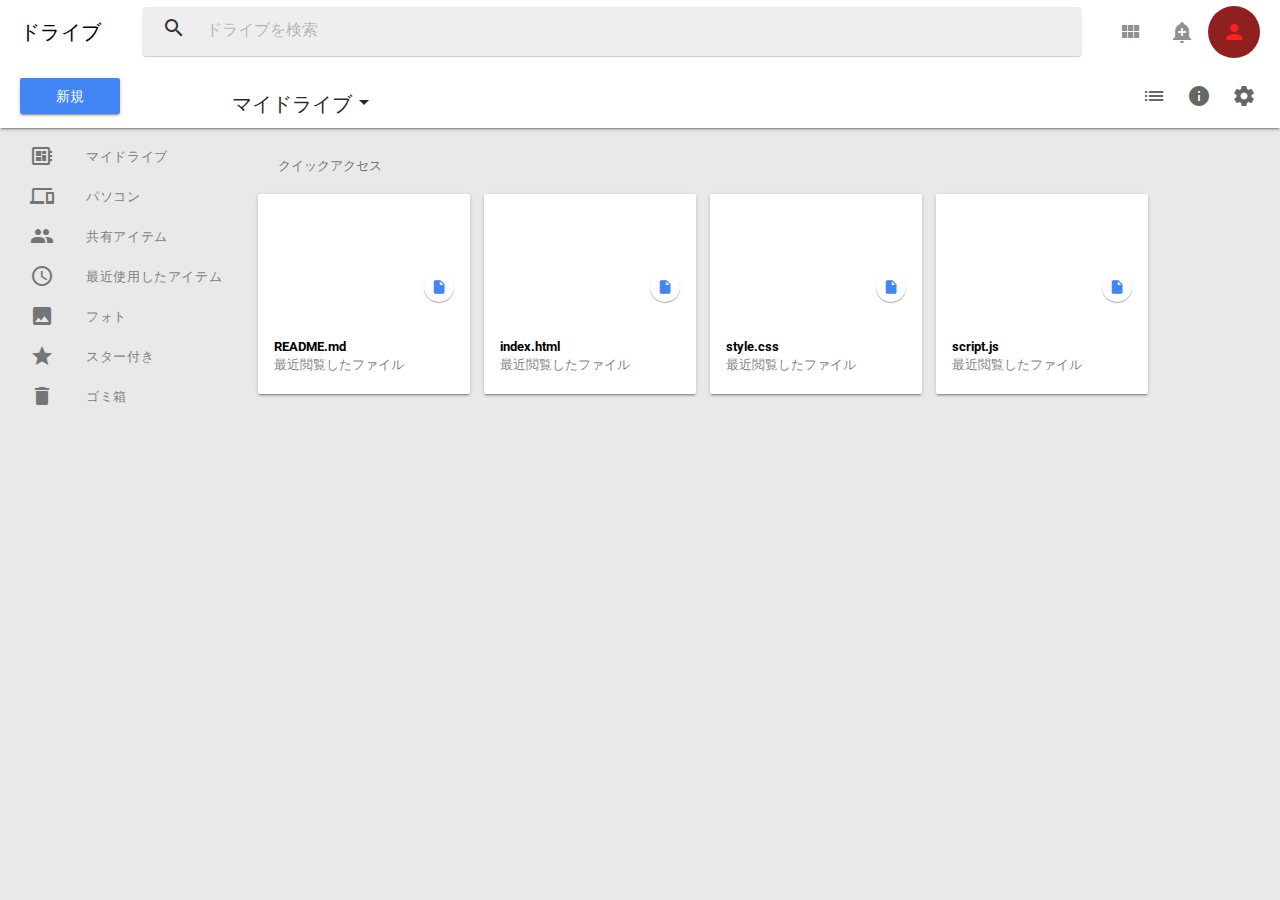
==== commit 1f809ddc: "build" ====
--- a/docs/index.html
+++ b/docs/index.html
@@ -21,16 +21,140 @@
     <script src="./js/ua-switch.js"></script>
     <!-- stylesheet-->
     <link rel="stylesheet" href="./css/lib/material.min.css">
-    <link rel="stylesheet" href="./css/style.css?v=1">
+    <link rel="stylesheet" href="https://fonts.googleapis.com/icon?family=Material+Icons">
+    <link rel="stylesheet" href="https://fonts.googleapis.com/css?family=Roboto">
+    <link rel="stylesheet" href="./css/style.css?v=2">
   </head>
   <body data-page-id="index">
     <div class="wrapper">
-      <header>
-        <h1>Index Page</h1>
-      </header>
-      <main>
-        <p>content</p>
-      </main>
+      <div class="layout mdl-layout mdl-js-layout mdl-layout--fixed-header" data-name="whole">
+        <header class="header mdl-layout__header">
+          <div class="header-row mdl-layout__header-row">
+            <!-- Title--><span class="mdl-layout-title">ドライブ</span>
+                        <div class="textfield mdl-textfield mdl-js-textfield">
+                          <label class="label mdl-textfield__label" for="fixed-header-drawer-exp"><i class="material-icons">search</i>ドライブを検索</label>
+                          <input class="input mdl-textfield__input" id="fixed-header-drawer-exp" type="text" name="my-drive">
+                        </div>
+            <!-- Add spacer, to align navigation to the right-->
+            <div class="mdl-layout-spacer"></div>
+            <!-- Navigation. We hide it in small screens.-->
+            <nav class="navigation mdl-navigation mdl-layout"><a class="link mdl-navigation__link">
+                <button class="button mdl-button mdl-js-button mdl-button--icon"><i class="material-icons">view_module</i></button></a><a class="link mdl-navigation__link">
+                <button class="button mdl-button mdl-js-button mdl-button--icon"><i class="material-icons">add_alert</i></button></a><a class="account link mdl-navigation__link">
+                <button class="button mdl-button mdl-js-button mdl-button--icon"><i class="material-icons">person</i></button></a></nav>
+          </div>
+          <div class="header-row mdl-layout__header-row">
+            <div class="file-menu">
+                            <button class="button mdl-button mdl-js-button mdl-button--raised mdl-button--colored" id="button-file-menu" type="button">新規</button>
+                            <ul class="menu mdl-menu mdl-menu--bottom-left mdl-js-menu mdl-js-ripple-effect" for="button-file-menu">
+                              <li class="item mdl-menu__item">フォルダ</li>
+                              <li class="item mdl-menu__item">ファイルのアップロード</li>
+                              <li class="item mdl-menu__item">フォルダのアップロード</li>
+                            </ul>
+            </div>
+            <div class="file-action">
+                            <button class="chip mdl-chip" id="chip-file-action" type="button"><span class="text mdl-chip__text">マイドライブ</span><i class="material-icons">arrow_drop_down</i></button>
+                            <ul class="menu mdl-menu mdl-menu--bottom-left mdl-js-menu mdl-js-ripple-effect" for="chip-file-action">
+                              <li class="item mdl-menu__item">新しいフォルダ</li>
+                              <li class="item mdl-menu__item">ファイルをアップロード</li>
+                              <li class="item mdl-menu__item">フォルダをアップロード</li>
+                            </ul>
+            </div>
+            <div class="mdl-layout-spacer"></div>
+            <div class="control-panel">
+              <button class="button mdl-button mdl-js-button mdl-button--icon"><i class="material-icons">list</i></button>
+              <button class="button mdl-button mdl-js-button mdl-button--icon"><i class="material-icons">info</i></button>
+              <button class="button mdl-button mdl-js-button mdl-button--icon"><i class="material-icons">settings</i></button>
+            </div>
+          </div>
+        </header>
+        <main class="content mdl-layout__content">
+          <div class="column" data-name="menu">
+            <ul class="list mdl-list">
+                            <li class="item mdl-list__item"><span class="item-primary-content mdl-list__item-primary-content"><i class="material-icons mdl-list__item-icon">developer_board</i>マイドライブ</span></li>
+                            <li class="item mdl-list__item"><span class="item-primary-content mdl-list__item-primary-content"><i class="material-icons mdl-list__item-icon">phonelink</i>パソコン</span></li>
+                            <li class="item mdl-list__item"><span class="item-primary-content mdl-list__item-primary-content"><i class="material-icons mdl-list__item-icon">group</i>共有アイテム</span></li>
+                            <li class="item mdl-list__item"><span class="item-primary-content mdl-list__item-primary-content"><i class="material-icons mdl-list__item-icon">access_time</i>最近使用したアイテム</span></li>
+                            <li class="item mdl-list__item"><span class="item-primary-content mdl-list__item-primary-content"><i class="material-icons mdl-list__item-icon">photo</i>フォト</span></li>
+                            <li class="item mdl-list__item"><span class="item-primary-content mdl-list__item-primary-content"><i class="material-icons mdl-list__item-icon">star</i>スター付き</span></li>
+                            <li class="item mdl-list__item"><span class="item-primary-content mdl-list__item-primary-content"><i class="material-icons mdl-list__item-icon">delete</i>ゴミ箱</span></li>
+            </ul>
+          </div>
+          <div class="column" data-name="files">
+            <section>
+              <div class="section" data-name="quick-access">
+                <h3 class="heading">クイックアクセス</h3>
+                <div class="list">
+                  <div class="item">
+                                    <div class="card-quick-access">
+                                      <div class="card mdl-card mdl-shadow--2dp">
+                                        <div class="title mdl-card__title mdl-card--expand" style="background-image: url(//placehold.jp/256x128.png)"></div>
+                                        <div class="supporting-text mdl-card__supporting-text">
+                                          <h4 class="filename">README.md
+                                          </h4>
+                                          <div class="description">最近閲覧したファイル
+                                          </div>
+                                        </div>
+                                        <div class="menu mdl-card__menu">
+                                          <button class="button mdl-button mdl-js-button mdl-button--fab mdl-button--mini-fab"><i class="material-icons">insert_drive_file</i></button>
+                                        </div>
+                                      </div>
+                                    </div>
+                  </div>
+                  <div class="item">
+                                    <div class="card-quick-access">
+                                      <div class="card mdl-card mdl-shadow--2dp">
+                                        <div class="title mdl-card__title mdl-card--expand" style="background-image: url(//placehold.jp/256x128.png)"></div>
+                                        <div class="supporting-text mdl-card__supporting-text">
+                                          <h4 class="filename">index.html
+                                          </h4>
+                                          <div class="description">最近閲覧したファイル
+                                          </div>
+                                        </div>
+                                        <div class="menu mdl-card__menu">
+                                          <button class="button mdl-button mdl-js-button mdl-button--fab mdl-button--mini-fab"><i class="material-icons">insert_drive_file</i></button>
+                                        </div>
+                                      </div>
+                                    </div>
+                  </div>
+                  <div class="item">
+                                    <div class="card-quick-access">
+                                      <div class="card mdl-card mdl-shadow--2dp">
+                                        <div class="title mdl-card__title mdl-card--expand" style="background-image: url(//placehold.jp/256x128.png)"></div>
+                                        <div class="supporting-text mdl-card__supporting-text">
+                                          <h4 class="filename">style.css
+                                          </h4>
+                                          <div class="description">最近閲覧したファイル
+                                          </div>
+                                        </div>
+                                        <div class="menu mdl-card__menu">
+                                          <button class="button mdl-button mdl-js-button mdl-button--fab mdl-button--mini-fab"><i class="material-icons">insert_drive_file</i></button>
+                                        </div>
+                                      </div>
+                                    </div>
+                  </div>
+                  <div class="item">
+                                    <div class="card-quick-access">
+                                      <div class="card mdl-card mdl-shadow--2dp">
+                                        <div class="title mdl-card__title mdl-card--expand" style="background-image: url(//placehold.jp/256x128.png)"></div>
+                                        <div class="supporting-text mdl-card__supporting-text">
+                                          <h4 class="filename">script.js
+                                          </h4>
+                                          <div class="description">最近閲覧したファイル
+                                          </div>
+                                        </div>
+                                        <div class="menu mdl-card__menu">
+                                          <button class="button mdl-button mdl-js-button mdl-button--fab mdl-button--mini-fab"><i class="material-icons">insert_drive_file</i></button>
+                                        </div>
+                                      </div>
+                                    </div>
+                  </div>
+                </div>
+              </div>
+            </section>
+          </div>
+        </main>
+      </div>
     </div>
     <!-- javascript-->
     <script src="./js/lib/jquery.min.js"></script>
--- a/docs/css/style.css
+++ b/docs/css/style.css
@@ -1,4 +1,3 @@
-@charset "UTF-8";
 /* http://meyerweb.com/eric/tools/css/reset/ 
    v2.0 | 20110126
    License: none (public domain)
@@ -56,37 +55,22 @@
 html.is-sp .sp-none {
   display: none; }
 
-body {
-  font-family: YuGothic, "ヒラギノ角ゴ Pro W3", "Hiragino Kaku Gothic Pro", Meiryo, "メイリオ", sans-serif;
-  line-height: 1.5; }
-  html.is-sp body {
-    font-size: 15px;
-    font-size: 0.15rem; }
-  html.is-pc body {
-    font-size: 15px;
-    font-size: 0.15rem; }
-
 html {
   font-size: 100px; }
   html.is-sp html {
-    font-size: 15px;
-    font-size: 0.15rem; }
+    font-size: 13px; }
   html.is-pc html {
-    font-size: 15px;
-    font-size: 0.15rem; }
+    font-size: 13px; }
   html.is-tab html {
-    font-size: 15px;
-    font-size: 0.15rem; }
+    font-size: 13px; }
 
 body {
-  font-family: YuGothic, "ヒラギノ角ゴ Pro W3", "Hiragino Kaku Gothic Pro", Meiryo, "メイリオ", sans-serif; }
+  font-family: Roboto, RobotoDraft, Helvetica, Arial, sans-serif; }
   html.is-sp body {
-    font-size: 15px;
-    font-size: 0.15rem;
+    font-size: 13px;
     line-height: 1.5; }
   html.is-pc body {
-    font-size: 15px;
-    font-size: 0.15rem;
+    font-size: 13px;
     line-height: 1.5; }
 
 main {
@@ -98,6 +82,54 @@
 a {
   color: inherit;
   text-decoration: inherit; }
+
+.header {
+  position: relative;
+  background-color: white;
+  color: black; }
+  .header .textfield {
+    margin-left: 40px;
+    width: calc(100% - 300px); }
+    .header .textfield .label {
+      text-indent: 10px; }
+      .header .textfield .label .material-icons {
+        margin-right: 20px;
+        color: #333;
+        -webkit-transform: translateY(5px);
+                transform: translateY(5px); }
+    .header .textfield .input {
+      height: 50px;
+      border-radius: 4px;
+      background-color: #eee; }
+  .header .navigation {
+    width: auto; }
+    .header .navigation .link {
+      padding: 10px;
+      line-height: 20px; }
+    .header .navigation .account {
+      border-radius: 100%;
+      background-color: maroon;
+      color: red; }
+  .header .header-row {
+    padding: 0 20px; }
+  .header .file-menu .button {
+    width: 100px;
+    background-color: #4285f4; }
+  .header .file-action {
+    margin-left: 100px; }
+    .header .file-action .chip {
+      background-color: transparent;
+      border: none;
+      box-shadow: none; }
+      .header .file-action .chip .text {
+        font-size: 20px; }
+      .header .file-action .chip .material-icons {
+        -webkit-transform: translateY(10px);
+                transform: translateY(10px); }
+  .header .control-panel {
+    color: #666; }
+    .header .control-panel .button + .button {
+      margin-left: 10px; }
 
 html.is-sp .wrapper {
   overflow: hidden; }
@@ -107,3 +139,133 @@
   min-width: 1200px;
   min-width: 12rem;
   overflow: hidden; }
+
+[data-page-id="index"] .layout[data-name="whole"] .header {
+  position: relative;
+  background-color: white;
+  color: black; }
+  [data-page-id="index"] .layout[data-name="whole"] .header .textfield {
+    margin-left: 40px;
+    width: calc(100% - 300px); }
+    [data-page-id="index"] .layout[data-name="whole"] .header .textfield .label {
+      text-indent: 10px; }
+      [data-page-id="index"] .layout[data-name="whole"] .header .textfield .label .material-icons {
+        margin-right: 20px;
+        color: #333;
+        -webkit-transform: translateY(5px);
+                transform: translateY(5px); }
+    [data-page-id="index"] .layout[data-name="whole"] .header .textfield .input {
+      height: 50px;
+      border-radius: 4px;
+      background-color: #eee; }
+  [data-page-id="index"] .layout[data-name="whole"] .header .navigation {
+    width: auto; }
+    [data-page-id="index"] .layout[data-name="whole"] .header .navigation .link {
+      padding: 10px;
+      line-height: 20px; }
+    [data-page-id="index"] .layout[data-name="whole"] .header .navigation .account {
+      border-radius: 100%;
+      background-color: maroon;
+      color: red; }
+  [data-page-id="index"] .layout[data-name="whole"] .header .header-row {
+    padding: 0 20px; }
+  [data-page-id="index"] .layout[data-name="whole"] .header .file-menu .button {
+    width: 100px;
+    background-color: #4285f4; }
+  [data-page-id="index"] .layout[data-name="whole"] .header .file-action {
+    margin-left: 100px; }
+    [data-page-id="index"] .layout[data-name="whole"] .header .file-action .chip {
+      background-color: transparent;
+      border: none;
+      box-shadow: none; }
+      [data-page-id="index"] .layout[data-name="whole"] .header .file-action .chip .text {
+        font-size: 20px; }
+      [data-page-id="index"] .layout[data-name="whole"] .header .file-action .chip .material-icons {
+        -webkit-transform: translateY(10px);
+                transform: translateY(10px); }
+  [data-page-id="index"] .layout[data-name="whole"] .header .control-panel {
+    color: #666; }
+    [data-page-id="index"] .layout[data-name="whole"] .header .control-panel .button + .button {
+      margin-left: 10px; }
+
+[data-page-id="index"] .navigation .link {
+  color: gray; }
+
+[data-page-id="index"] .content {
+  background-color: #e9e9e9; }
+
+[data-page-id="index"] .grid {
+  padding: 0;
+  height: 100%; }
+
+[data-page-id="index"] .column {
+  margin: 0;
+  padding: 0; }
+  [data-page-id="index"] .column[data-name="menu"] {
+    float: left;
+    width: 256px; }
+    [data-page-id="index"] .column[data-name="menu"] .list .item {
+      padding: 0;
+      padding-left: 20px;
+      min-height: 40px; }
+      [data-page-id="index"] .column[data-name="menu"] .list .item .item-primary-content {
+        text-indent: 10px;
+        font-size: 13px;
+        color: gray; }
+  [data-page-id="index"] .column[data-name="files"] {
+    float: left;
+    width: calc(100% - 256px); }
+    [data-page-id="index"] .column[data-name="files"] .heading {
+      color: rgba(0, 0, 0, 0.54);
+      font-weight: 500;
+      margin-left: 22px;
+      padding: 8px 0 16px; }
+    [data-page-id="index"] .column[data-name="files"] .section[data-name="quick-access"] {
+      padding: 20px 0 8px;
+      padding-right: 64px; }
+      [data-page-id="index"] .column[data-name="files"] .section[data-name="quick-access"] .card-quick-access .card {
+        margin: 7px;
+        width: auto; }
+        [data-page-id="index"] .column[data-name="files"] .section[data-name="quick-access"] .card-quick-access .card .title {
+          padding: 0;
+          height: 94px;
+          background-size: cover;
+          background-position: center;
+          background-repeat: no-repeat; }
+        [data-page-id="index"] .column[data-name="files"] .section[data-name="quick-access"] .card-quick-access .card .supporting-text {
+          padding: 20px;
+          padding-left: 16px;
+          padding-right: 12px;
+          width: 100%;
+          font-size: 13px; }
+        [data-page-id="index"] .column[data-name="files"] .section[data-name="quick-access"] .card-quick-access .card .menu {
+          top: 78px; }
+          [data-page-id="index"] .column[data-name="files"] .section[data-name="quick-access"] .card-quick-access .card .menu .button {
+            min-width: 30px;
+            width: 30px;
+            height: 30px;
+            background-color: white;
+            color: #4285f4; }
+            [data-page-id="index"] .column[data-name="files"] .section[data-name="quick-access"] .card-quick-access .card .menu .button .material-icons {
+              font-size: 16px; }
+      [data-page-id="index"] .column[data-name="files"] .section[data-name="quick-access"] .card-quick-access .filename {
+        font-weight: bold;
+        color: black; }
+      [data-page-id="index"] .column[data-name="files"] .section[data-name="quick-access"] .card-quick-access .description {
+        color: rgba(0, 0, 0, 0.54); }
+      [data-page-id="index"] .column[data-name="files"] .section[data-name="quick-access"] .list {
+        display: -webkit-flex;
+        display: -ms-flexbox;
+        display: flex;
+        -webkit-flex-wrap: wrap;
+            -ms-flex-wrap: wrap;
+                flex-wrap: wrap;
+        height: 100%;
+        margin: -5px;
+        overflow: hidden; }
+      [data-page-id="index"] .column[data-name="files"] .section[data-name="quick-access"] .item {
+        -webkit-flex: 1 1 226px;
+            -ms-flex: 1 1 226px;
+                flex: 1 1 226px;
+        min-width: 226px;
+        max-width: 226px; }
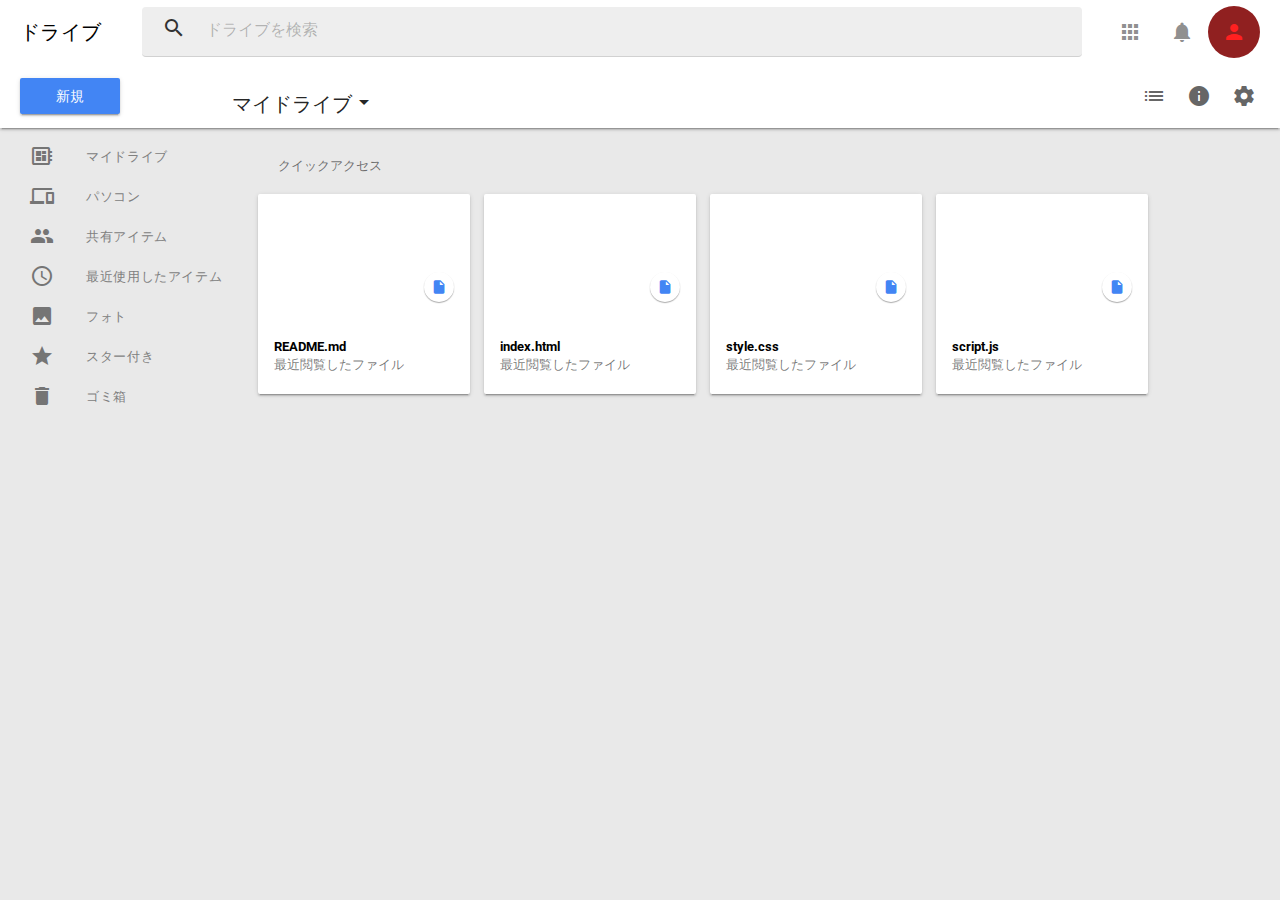
==== commit b541d1a9: "build" ====
--- a/docs/index.html
+++ b/docs/index.html
@@ -39,8 +39,8 @@
             <div class="mdl-layout-spacer"></div>
             <!-- Navigation. We hide it in small screens.-->
             <nav class="navigation mdl-navigation mdl-layout"><a class="link mdl-navigation__link">
-                <button class="button mdl-button mdl-js-button mdl-button--icon"><i class="material-icons">view_module</i></button></a><a class="link mdl-navigation__link">
-                <button class="button mdl-button mdl-js-button mdl-button--icon"><i class="material-icons">add_alert</i></button></a><a class="account link mdl-navigation__link">
+                <button class="button mdl-button mdl-js-button mdl-button--icon"><i class="material-icons">apps</i></button></a><a class="link mdl-navigation__link">
+                <button class="button mdl-button mdl-js-button mdl-button--icon"><i class="material-icons">notifications</i></button></a><a class="account link mdl-navigation__link">
                 <button class="button mdl-button mdl-js-button mdl-button--icon"><i class="material-icons">person</i></button></a></nav>
           </div>
           <div class="header-row mdl-layout__header-row">
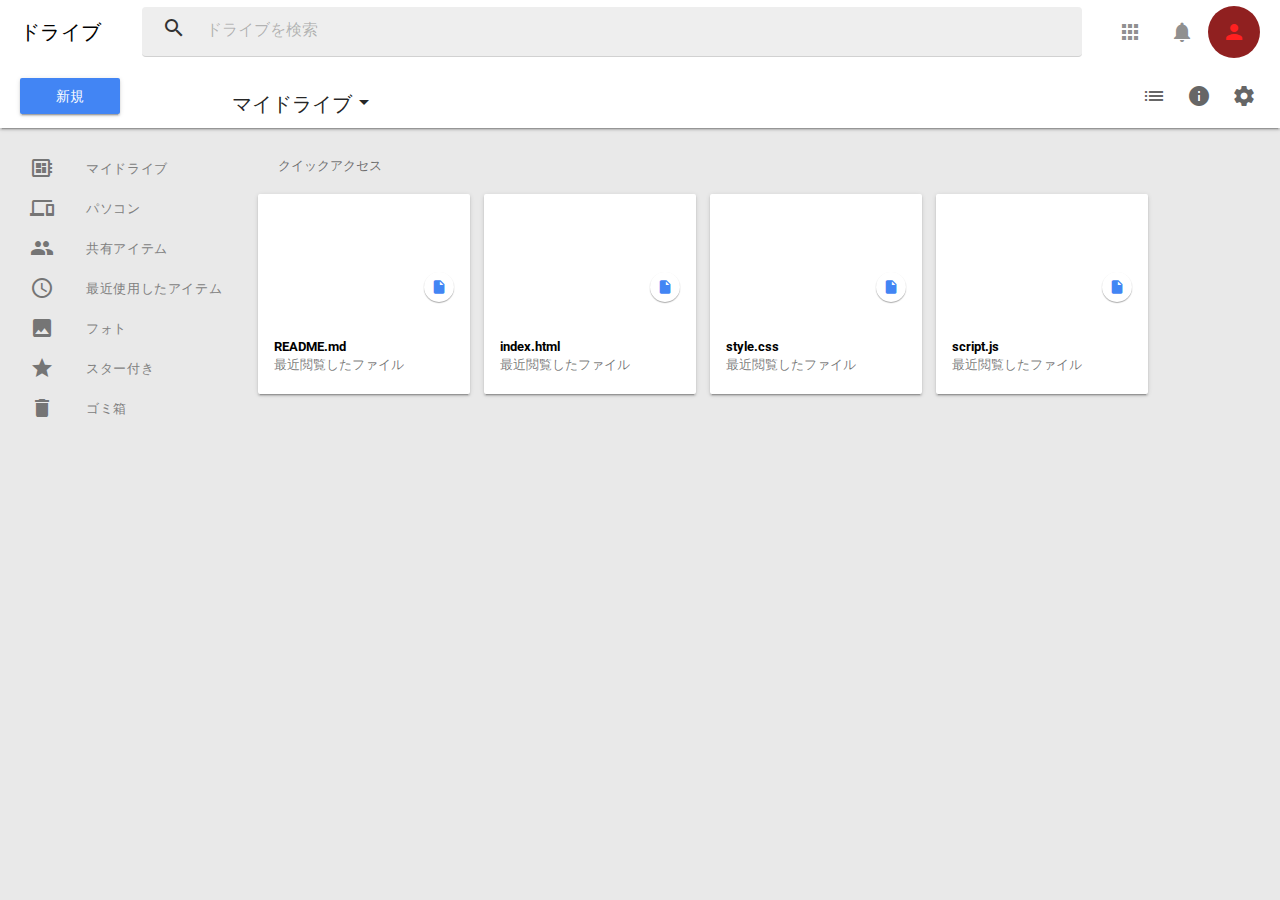
==== commit b3f0440e: "build" ====
--- a/docs/index.html
+++ b/docs/index.html
@@ -23,7 +23,7 @@
     <link rel="stylesheet" href="./css/lib/material.min.css">
     <link rel="stylesheet" href="https://fonts.googleapis.com/icon?family=Material+Icons">
     <link rel="stylesheet" href="https://fonts.googleapis.com/css?family=Roboto">
-    <link rel="stylesheet" href="./css/style.css?v=2">
+    <link rel="stylesheet" href="./css/style.css?v=3">
   </head>
   <body data-page-id="index">
     <div class="wrapper">
--- a/docs/css/style.css
+++ b/docs/css/style.css
@@ -204,14 +204,16 @@
   [data-page-id="index"] .column[data-name="menu"] {
     float: left;
     width: 256px; }
-    [data-page-id="index"] .column[data-name="menu"] .list .item {
-      padding: 0;
-      padding-left: 20px;
-      min-height: 40px; }
-      [data-page-id="index"] .column[data-name="menu"] .list .item .item-primary-content {
-        text-indent: 10px;
-        font-size: 13px;
-        color: gray; }
+    [data-page-id="index"] .column[data-name="menu"] .list {
+      padding: 20px 0; }
+      [data-page-id="index"] .column[data-name="menu"] .list .item {
+        padding: 0;
+        padding-left: 20px;
+        min-height: 40px; }
+        [data-page-id="index"] .column[data-name="menu"] .list .item .item-primary-content {
+          text-indent: 10px;
+          font-size: 13px;
+          color: gray; }
   [data-page-id="index"] .column[data-name="files"] {
     float: left;
     width: calc(100% - 256px); }
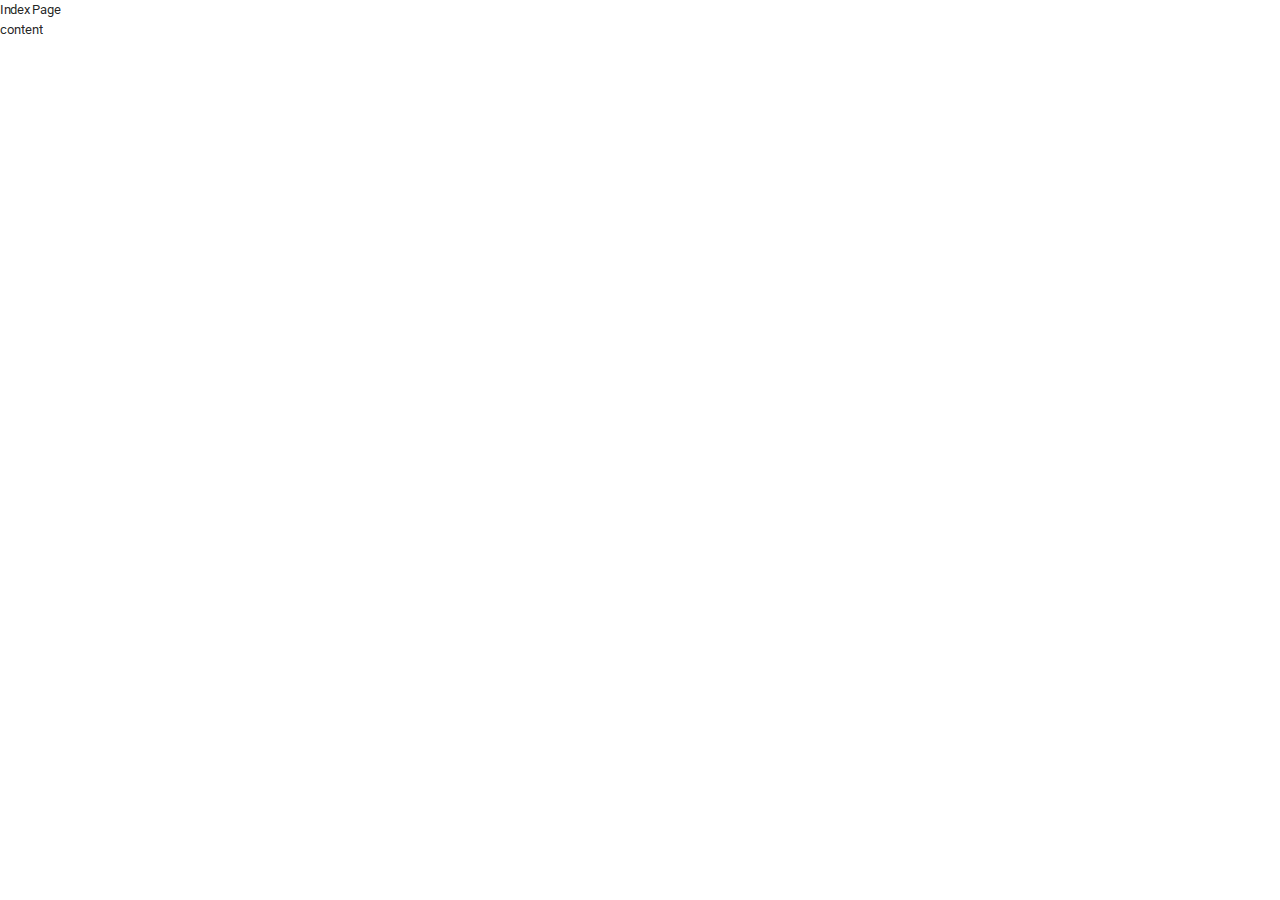
==== commit d7515b3f: "build" ====
--- a/docs/index.html
+++ b/docs/index.html
@@ -23,138 +23,16 @@
     <link rel="stylesheet" href="./css/lib/material.min.css">
     <link rel="stylesheet" href="https://fonts.googleapis.com/icon?family=Material+Icons">
     <link rel="stylesheet" href="https://fonts.googleapis.com/css?family=Roboto">
-    <link rel="stylesheet" href="./css/style.css?v=3">
+    <link rel="stylesheet" href="./css/style.css?v=1">
   </head>
   <body data-page-id="index">
     <div class="wrapper">
-      <div class="layout mdl-layout mdl-js-layout mdl-layout--fixed-header" data-name="whole">
-        <header class="header mdl-layout__header">
-          <div class="header-row mdl-layout__header-row">
-            <!-- Title--><span class="mdl-layout-title">ドライブ</span>
-                        <div class="textfield mdl-textfield mdl-js-textfield">
-                          <label class="label mdl-textfield__label" for="fixed-header-drawer-exp"><i class="material-icons">search</i>ドライブを検索</label>
-                          <input class="input mdl-textfield__input" id="fixed-header-drawer-exp" type="text" name="my-drive">
-                        </div>
-            <!-- Add spacer, to align navigation to the right-->
-            <div class="mdl-layout-spacer"></div>
-            <!-- Navigation. We hide it in small screens.-->
-            <nav class="navigation mdl-navigation mdl-layout"><a class="link mdl-navigation__link">
-                <button class="button mdl-button mdl-js-button mdl-button--icon"><i class="material-icons">apps</i></button></a><a class="link mdl-navigation__link">
-                <button class="button mdl-button mdl-js-button mdl-button--icon"><i class="material-icons">notifications</i></button></a><a class="account link mdl-navigation__link">
-                <button class="button mdl-button mdl-js-button mdl-button--icon"><i class="material-icons">person</i></button></a></nav>
-          </div>
-          <div class="header-row mdl-layout__header-row">
-            <div class="file-menu">
-                            <button class="button mdl-button mdl-js-button mdl-button--raised mdl-button--colored" id="button-file-menu" type="button">新規</button>
-                            <ul class="menu mdl-menu mdl-menu--bottom-left mdl-js-menu mdl-js-ripple-effect" for="button-file-menu">
-                              <li class="item mdl-menu__item">フォルダ</li>
-                              <li class="item mdl-menu__item">ファイルのアップロード</li>
-                              <li class="item mdl-menu__item">フォルダのアップロード</li>
-                            </ul>
-            </div>
-            <div class="file-action">
-                            <button class="chip mdl-chip" id="chip-file-action" type="button"><span class="text mdl-chip__text">マイドライブ</span><i class="material-icons">arrow_drop_down</i></button>
-                            <ul class="menu mdl-menu mdl-menu--bottom-left mdl-js-menu mdl-js-ripple-effect" for="chip-file-action">
-                              <li class="item mdl-menu__item">新しいフォルダ</li>
-                              <li class="item mdl-menu__item">ファイルをアップロード</li>
-                              <li class="item mdl-menu__item">フォルダをアップロード</li>
-                            </ul>
-            </div>
-            <div class="mdl-layout-spacer"></div>
-            <div class="control-panel">
-              <button class="button mdl-button mdl-js-button mdl-button--icon"><i class="material-icons">list</i></button>
-              <button class="button mdl-button mdl-js-button mdl-button--icon"><i class="material-icons">info</i></button>
-              <button class="button mdl-button mdl-js-button mdl-button--icon"><i class="material-icons">settings</i></button>
-            </div>
-          </div>
-        </header>
-        <main class="content mdl-layout__content">
-          <div class="column" data-name="menu">
-            <ul class="list mdl-list">
-                            <li class="item mdl-list__item"><span class="item-primary-content mdl-list__item-primary-content"><i class="material-icons mdl-list__item-icon">developer_board</i>マイドライブ</span></li>
-                            <li class="item mdl-list__item"><span class="item-primary-content mdl-list__item-primary-content"><i class="material-icons mdl-list__item-icon">phonelink</i>パソコン</span></li>
-                            <li class="item mdl-list__item"><span class="item-primary-content mdl-list__item-primary-content"><i class="material-icons mdl-list__item-icon">group</i>共有アイテム</span></li>
-                            <li class="item mdl-list__item"><span class="item-primary-content mdl-list__item-primary-content"><i class="material-icons mdl-list__item-icon">access_time</i>最近使用したアイテム</span></li>
-                            <li class="item mdl-list__item"><span class="item-primary-content mdl-list__item-primary-content"><i class="material-icons mdl-list__item-icon">photo</i>フォト</span></li>
-                            <li class="item mdl-list__item"><span class="item-primary-content mdl-list__item-primary-content"><i class="material-icons mdl-list__item-icon">star</i>スター付き</span></li>
-                            <li class="item mdl-list__item"><span class="item-primary-content mdl-list__item-primary-content"><i class="material-icons mdl-list__item-icon">delete</i>ゴミ箱</span></li>
-            </ul>
-          </div>
-          <div class="column" data-name="files">
-            <section>
-              <div class="section" data-name="quick-access">
-                <h3 class="heading">クイックアクセス</h3>
-                <div class="list">
-                  <div class="item">
-                                    <div class="card-quick-access">
-                                      <div class="card mdl-card mdl-shadow--2dp">
-                                        <div class="title mdl-card__title mdl-card--expand" style="background-image: url(//placehold.jp/256x128.png)"></div>
-                                        <div class="supporting-text mdl-card__supporting-text">
-                                          <h4 class="filename">README.md
-                                          </h4>
-                                          <div class="description">最近閲覧したファイル
-                                          </div>
-                                        </div>
-                                        <div class="menu mdl-card__menu">
-                                          <button class="button mdl-button mdl-js-button mdl-button--fab mdl-button--mini-fab"><i class="material-icons">insert_drive_file</i></button>
-                                        </div>
-                                      </div>
-                                    </div>
-                  </div>
-                  <div class="item">
-                                    <div class="card-quick-access">
-                                      <div class="card mdl-card mdl-shadow--2dp">
-                                        <div class="title mdl-card__title mdl-card--expand" style="background-image: url(//placehold.jp/256x128.png)"></div>
-                                        <div class="supporting-text mdl-card__supporting-text">
-                                          <h4 class="filename">index.html
-                                          </h4>
-                                          <div class="description">最近閲覧したファイル
-                                          </div>
-                                        </div>
-                                        <div class="menu mdl-card__menu">
-                                          <button class="button mdl-button mdl-js-button mdl-button--fab mdl-button--mini-fab"><i class="material-icons">insert_drive_file</i></button>
-                                        </div>
-                                      </div>
-                                    </div>
-                  </div>
-                  <div class="item">
-                                    <div class="card-quick-access">
-                                      <div class="card mdl-card mdl-shadow--2dp">
-                                        <div class="title mdl-card__title mdl-card--expand" style="background-image: url(//placehold.jp/256x128.png)"></div>
-                                        <div class="supporting-text mdl-card__supporting-text">
-                                          <h4 class="filename">style.css
-                                          </h4>
-                                          <div class="description">最近閲覧したファイル
-                                          </div>
-                                        </div>
-                                        <div class="menu mdl-card__menu">
-                                          <button class="button mdl-button mdl-js-button mdl-button--fab mdl-button--mini-fab"><i class="material-icons">insert_drive_file</i></button>
-                                        </div>
-                                      </div>
-                                    </div>
-                  </div>
-                  <div class="item">
-                                    <div class="card-quick-access">
-                                      <div class="card mdl-card mdl-shadow--2dp">
-                                        <div class="title mdl-card__title mdl-card--expand" style="background-image: url(//placehold.jp/256x128.png)"></div>
-                                        <div class="supporting-text mdl-card__supporting-text">
-                                          <h4 class="filename">script.js
-                                          </h4>
-                                          <div class="description">最近閲覧したファイル
-                                          </div>
-                                        </div>
-                                        <div class="menu mdl-card__menu">
-                                          <button class="button mdl-button mdl-js-button mdl-button--fab mdl-button--mini-fab"><i class="material-icons">insert_drive_file</i></button>
-                                        </div>
-                                      </div>
-                                    </div>
-                  </div>
-                </div>
-              </div>
-            </section>
-          </div>
-        </main>
-      </div>
+      <header>
+        <h1>Index Page</h1>
+      </header>
+      <main>
+        <p>content</p>
+      </main>
     </div>
     <!-- javascript-->
     <script src="./js/lib/jquery.min.js"></script>
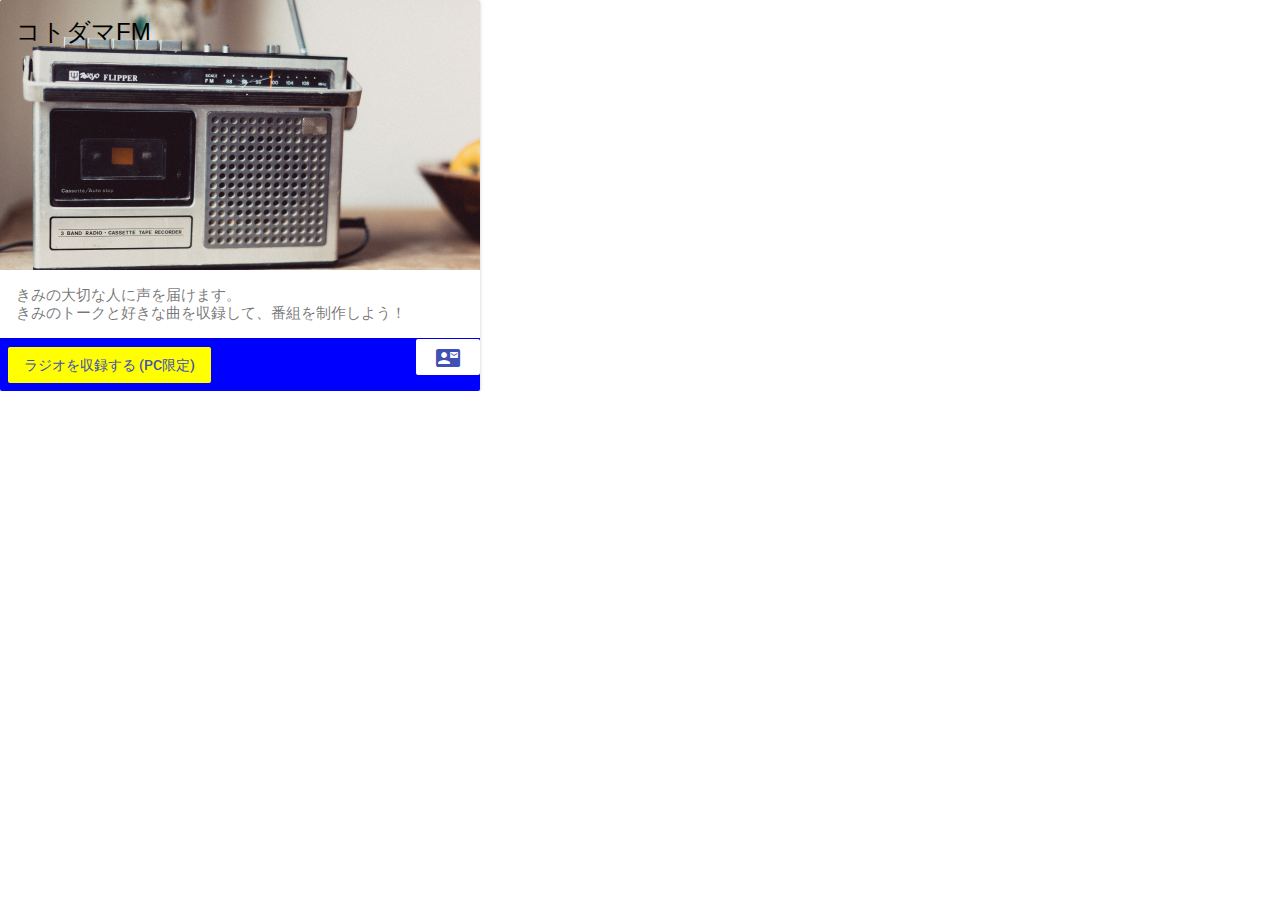
==== commit 5d3bd991: "add demo sample" ====
--- a/docs/index.html
+++ b/docs/index.html
@@ -23,16 +23,30 @@
     <link rel="stylesheet" href="./css/lib/material.min.css">
     <link rel="stylesheet" href="https://fonts.googleapis.com/icon?family=Material+Icons">
     <link rel="stylesheet" href="https://fonts.googleapis.com/css?family=Roboto">
-    <link rel="stylesheet" href="./css/style.css?v=1">
+    <link rel="stylesheet" href="./css/style.css?v=2">
   </head>
   <body data-page-id="index">
     <div class="wrapper">
-      <header>
-        <h1>Index Page</h1>
-      </header>
-      <main>
-        <p>content</p>
-      </main>
+            <div class="card-fv">
+              <div class="card mdl-card mdl-shadow--2dp">
+                <div class="title mdl-card__title mdl-card--expand" style="background-image: url(img/fv-bg.jpg)">
+                  <h2 class="title-text mdl-card__title-text">コトダマFM
+                  </h2>
+                </div>
+                <div class="supporting-text mdl-card__supporting-text">きみの大切な人に声を届けます。<br>きみのトークと好きな曲を収録して、番組を制作しよう！
+                </div>
+                <div class="actions mdl-card__actions mdl-card--border">
+                  <div class="btn-start">
+                    <button class="button mdl-button mdl-button--colored mdl-js-button mdl-js-ripple-effect">ラジオを収録する (PC限定)
+                    </button>
+                  </div>
+                  <div class="btn-contact">
+                    <button class="button mdl-button mdl-button--colored mdl-js-button mdl-js-ripple-effect"><i class="material-icons">contact_mail</i>
+                    </button>
+                  </div>
+                </div>
+              </div>
+            </div>
     </div>
     <!-- javascript-->
     <script src="./js/lib/jquery.min.js"></script>
--- a/docs/css/style.css
+++ b/docs/css/style.css
@@ -1,3 +1,4 @@
+@charset "UTF-8";
 /* http://meyerweb.com/eric/tools/css/reset/ 
    v2.0 | 20110126
    License: none (public domain)
@@ -55,22 +56,37 @@
 html.is-sp .sp-none {
   display: none; }
 
+body {
+  font-family: YuGothic, "ヒラギノ角ゴ Pro W3", "Hiragino Kaku Gothic Pro", Meiryo, "メイリオ", sans-serif;
+  line-height: 1.5; }
+  html.is-sp body {
+    font-size: 15px;
+    font-size: 0.15rem; }
+  html.is-pc body {
+    font-size: 15px;
+    font-size: 0.15rem; }
+
 html {
   font-size: 100px; }
   html.is-sp html {
-    font-size: 13px; }
+    font-size: 15px;
+    font-size: 0.15rem; }
   html.is-pc html {
-    font-size: 13px; }
+    font-size: 15px;
+    font-size: 0.15rem; }
   html.is-tab html {
-    font-size: 13px; }
+    font-size: 15px;
+    font-size: 0.15rem; }
 
 body {
-  font-family: Roboto, RobotoDraft, Helvetica, Arial, sans-serif; }
+  font-family: YuGothic, "ヒラギノ角ゴ Pro W3", "Hiragino Kaku Gothic Pro", Meiryo, "メイリオ", sans-serif; }
   html.is-sp body {
-    font-size: 13px;
+    font-size: 15px;
+    font-size: 0.15rem;
     line-height: 1.5; }
   html.is-pc body {
-    font-size: 13px;
+    font-size: 15px;
+    font-size: 0.15rem;
     line-height: 1.5; }
 
 main {
@@ -83,54 +99,6 @@
   color: inherit;
   text-decoration: inherit; }
 
-.header {
-  position: relative;
-  background-color: white;
-  color: black; }
-  .header .textfield {
-    margin-left: 40px;
-    width: calc(100% - 300px); }
-    .header .textfield .label {
-      text-indent: 10px; }
-      .header .textfield .label .material-icons {
-        margin-right: 20px;
-        color: #333;
-        -webkit-transform: translateY(5px);
-                transform: translateY(5px); }
-    .header .textfield .input {
-      height: 50px;
-      border-radius: 4px;
-      background-color: #eee; }
-  .header .navigation {
-    width: auto; }
-    .header .navigation .link {
-      padding: 10px;
-      line-height: 20px; }
-    .header .navigation .account {
-      border-radius: 100%;
-      background-color: maroon;
-      color: red; }
-  .header .header-row {
-    padding: 0 20px; }
-  .header .file-menu .button {
-    width: 100px;
-    background-color: #4285f4; }
-  .header .file-action {
-    margin-left: 100px; }
-    .header .file-action .chip {
-      background-color: transparent;
-      border: none;
-      box-shadow: none; }
-      .header .file-action .chip .text {
-        font-size: 20px; }
-      .header .file-action .chip .material-icons {
-        -webkit-transform: translateY(10px);
-                transform: translateY(10px); }
-  .header .control-panel {
-    color: #666; }
-    .header .control-panel .button + .button {
-      margin-left: 10px; }
-
 html.is-sp .wrapper {
   overflow: hidden; }
 
@@ -140,134 +108,26 @@
   min-width: 12rem;
   overflow: hidden; }
 
-[data-page-id="index"] .layout[data-name="whole"] .header {
-  position: relative;
-  background-color: white;
-  color: black; }
-  [data-page-id="index"] .layout[data-name="whole"] .header .textfield {
-    margin-left: 40px;
-    width: calc(100% - 300px); }
-    [data-page-id="index"] .layout[data-name="whole"] .header .textfield .label {
-      text-indent: 10px; }
-      [data-page-id="index"] .layout[data-name="whole"] .header .textfield .label .material-icons {
-        margin-right: 20px;
-        color: #333;
-        -webkit-transform: translateY(5px);
-                transform: translateY(5px); }
-    [data-page-id="index"] .layout[data-name="whole"] .header .textfield .input {
-      height: 50px;
-      border-radius: 4px;
-      background-color: #eee; }
-  [data-page-id="index"] .layout[data-name="whole"] .header .navigation {
-    width: auto; }
-    [data-page-id="index"] .layout[data-name="whole"] .header .navigation .link {
-      padding: 10px;
-      line-height: 20px; }
-    [data-page-id="index"] .layout[data-name="whole"] .header .navigation .account {
-      border-radius: 100%;
-      background-color: maroon;
-      color: red; }
-  [data-page-id="index"] .layout[data-name="whole"] .header .header-row {
-    padding: 0 20px; }
-  [data-page-id="index"] .layout[data-name="whole"] .header .file-menu .button {
-    width: 100px;
-    background-color: #4285f4; }
-  [data-page-id="index"] .layout[data-name="whole"] .header .file-action {
-    margin-left: 100px; }
-    [data-page-id="index"] .layout[data-name="whole"] .header .file-action .chip {
-      background-color: transparent;
-      border: none;
-      box-shadow: none; }
-      [data-page-id="index"] .layout[data-name="whole"] .header .file-action .chip .text {
-        font-size: 20px; }
-      [data-page-id="index"] .layout[data-name="whole"] .header .file-action .chip .material-icons {
-        -webkit-transform: translateY(10px);
-                transform: translateY(10px); }
-  [data-page-id="index"] .layout[data-name="whole"] .header .control-panel {
-    color: #666; }
-    [data-page-id="index"] .layout[data-name="whole"] .header .control-panel .button + .button {
-      margin-left: 10px; }
-
-[data-page-id="index"] .navigation .link {
-  color: gray; }
-
-[data-page-id="index"] .content {
-  background-color: #e9e9e9; }
-
-[data-page-id="index"] .grid {
-  padding: 0;
-  height: 100%; }
-
-[data-page-id="index"] .column {
-  margin: 0;
-  padding: 0; }
-  [data-page-id="index"] .column[data-name="menu"] {
-    float: left;
-    width: 256px; }
-    [data-page-id="index"] .column[data-name="menu"] .list {
-      padding: 20px 0; }
-      [data-page-id="index"] .column[data-name="menu"] .list .item {
-        padding: 0;
-        padding-left: 20px;
-        min-height: 40px; }
-        [data-page-id="index"] .column[data-name="menu"] .list .item .item-primary-content {
-          text-indent: 10px;
-          font-size: 13px;
-          color: gray; }
-  [data-page-id="index"] .column[data-name="files"] {
-    float: left;
-    width: calc(100% - 256px); }
-    [data-page-id="index"] .column[data-name="files"] .heading {
-      color: rgba(0, 0, 0, 0.54);
-      font-weight: 500;
-      margin-left: 22px;
-      padding: 8px 0 16px; }
-    [data-page-id="index"] .column[data-name="files"] .section[data-name="quick-access"] {
-      padding: 20px 0 8px;
-      padding-right: 64px; }
-      [data-page-id="index"] .column[data-name="files"] .section[data-name="quick-access"] .card-quick-access .card {
-        margin: 7px;
-        width: auto; }
-        [data-page-id="index"] .column[data-name="files"] .section[data-name="quick-access"] .card-quick-access .card .title {
-          padding: 0;
-          height: 94px;
-          background-size: cover;
-          background-position: center;
-          background-repeat: no-repeat; }
-        [data-page-id="index"] .column[data-name="files"] .section[data-name="quick-access"] .card-quick-access .card .supporting-text {
-          padding: 20px;
-          padding-left: 16px;
-          padding-right: 12px;
-          width: 100%;
-          font-size: 13px; }
-        [data-page-id="index"] .column[data-name="files"] .section[data-name="quick-access"] .card-quick-access .card .menu {
-          top: 78px; }
-          [data-page-id="index"] .column[data-name="files"] .section[data-name="quick-access"] .card-quick-access .card .menu .button {
-            min-width: 30px;
-            width: 30px;
-            height: 30px;
-            background-color: white;
-            color: #4285f4; }
-            [data-page-id="index"] .column[data-name="files"] .section[data-name="quick-access"] .card-quick-access .card .menu .button .material-icons {
-              font-size: 16px; }
-      [data-page-id="index"] .column[data-name="files"] .section[data-name="quick-access"] .card-quick-access .filename {
-        font-weight: bold;
-        color: black; }
-      [data-page-id="index"] .column[data-name="files"] .section[data-name="quick-access"] .card-quick-access .description {
-        color: rgba(0, 0, 0, 0.54); }
-      [data-page-id="index"] .column[data-name="files"] .section[data-name="quick-access"] .list {
-        display: -webkit-flex;
-        display: -ms-flexbox;
-        display: flex;
-        -webkit-flex-wrap: wrap;
-            -ms-flex-wrap: wrap;
-                flex-wrap: wrap;
-        height: 100%;
-        margin: -5px;
-        overflow: hidden; }
-      [data-page-id="index"] .column[data-name="files"] .section[data-name="quick-access"] .item {
-        -webkit-flex: 1 1 226px;
-            -ms-flex: 1 1 226px;
-                flex: 1 1 226px;
-        min-width: 226px;
-        max-width: 226px; }
+[data-page-id="index"] .card-fv .card {
+  width: 480px; }
+  [data-page-id="index"] .card-fv .card .title {
+    height: 270px;
+    background-size: cover;
+    background-position: center;
+    background-repeat: no-repeat; }
+    [data-page-id="index"] .card-fv .card .title .title-text {
+      -webkit-align-self: flex-start;
+          -ms-flex-item-align: start;
+              align-self: flex-start; }
+  [data-page-id="index"] .card-fv .card .supporting-text {
+    font-size: 15px; }
+  [data-page-id="index"] .card-fv .card .actions {
+    position: relative;
+    background-color: blue; }
+    [data-page-id="index"] .card-fv .card .actions .btn-start .button {
+      background-color: yellow; }
+    [data-page-id="index"] .card-fv .card .actions .btn-contact .button {
+      position: absolute;
+      top: 0;
+      right: 0;
+      background-color: white; }
